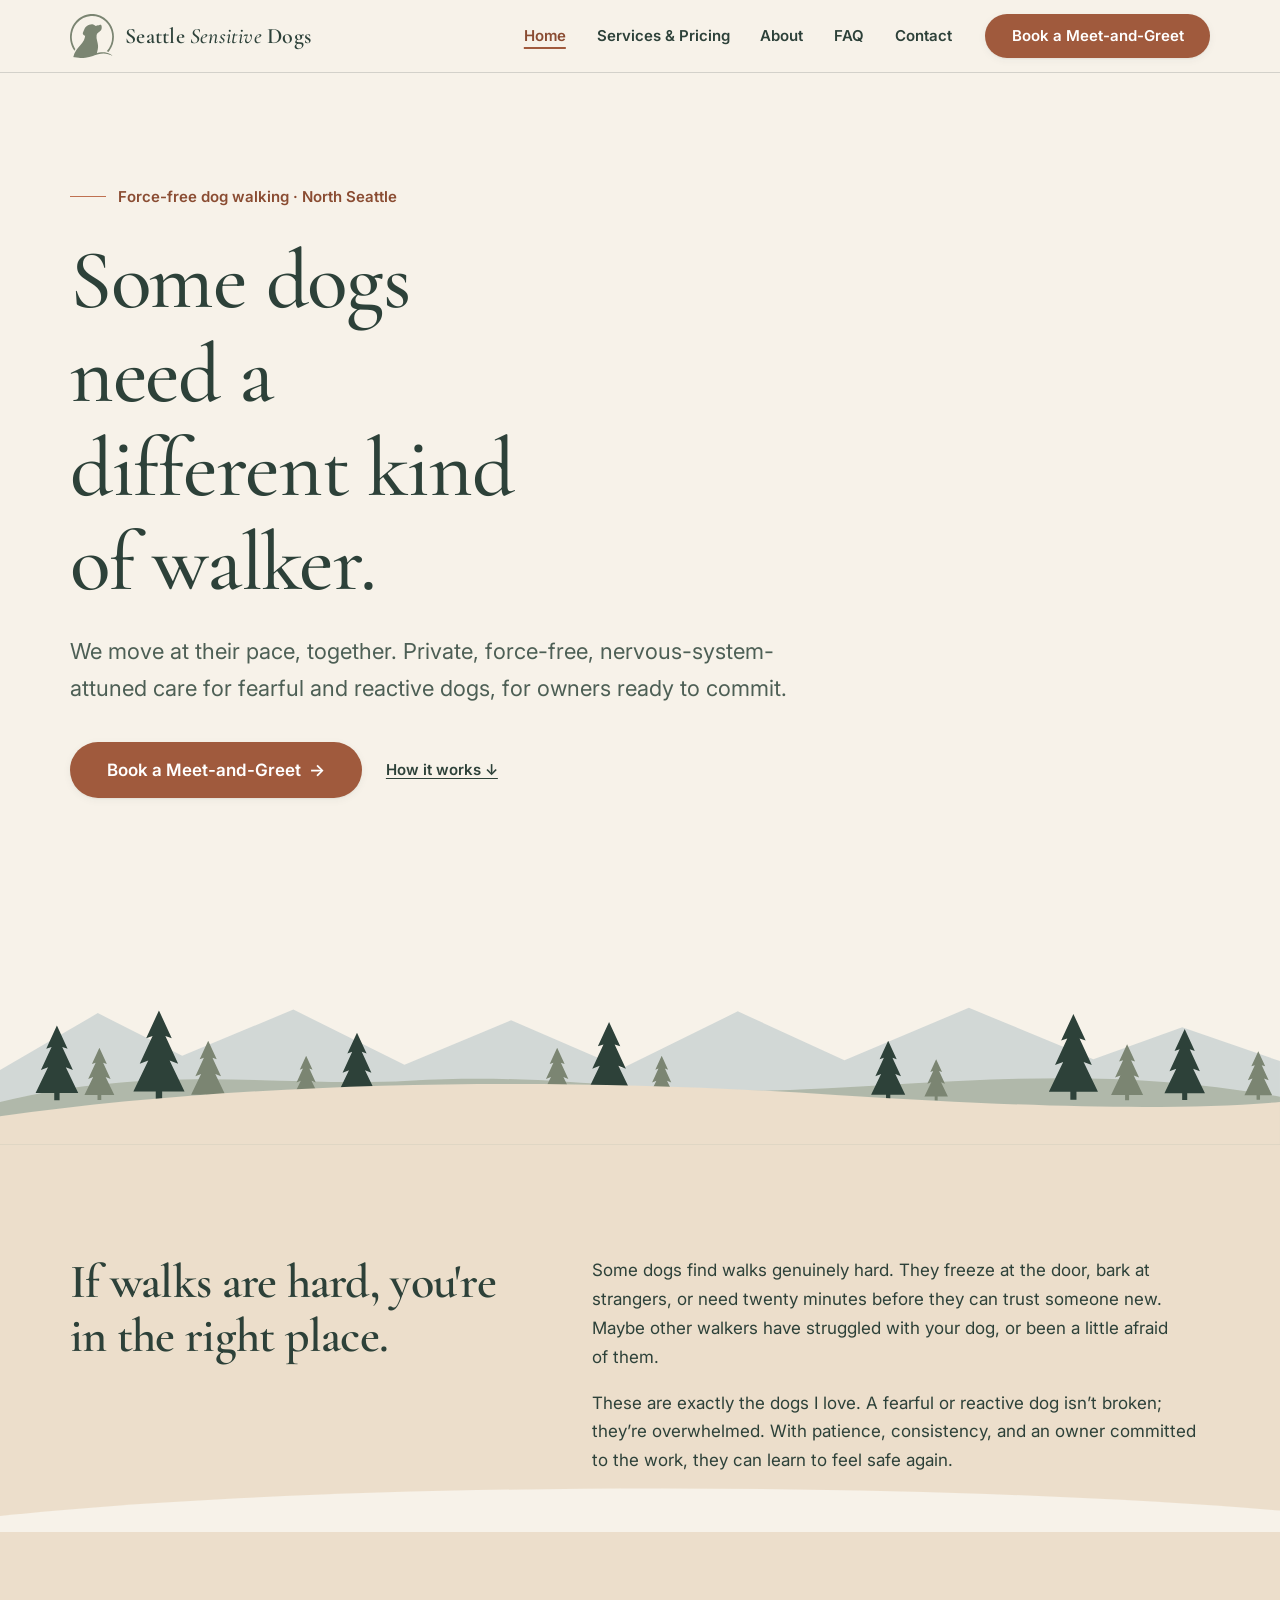
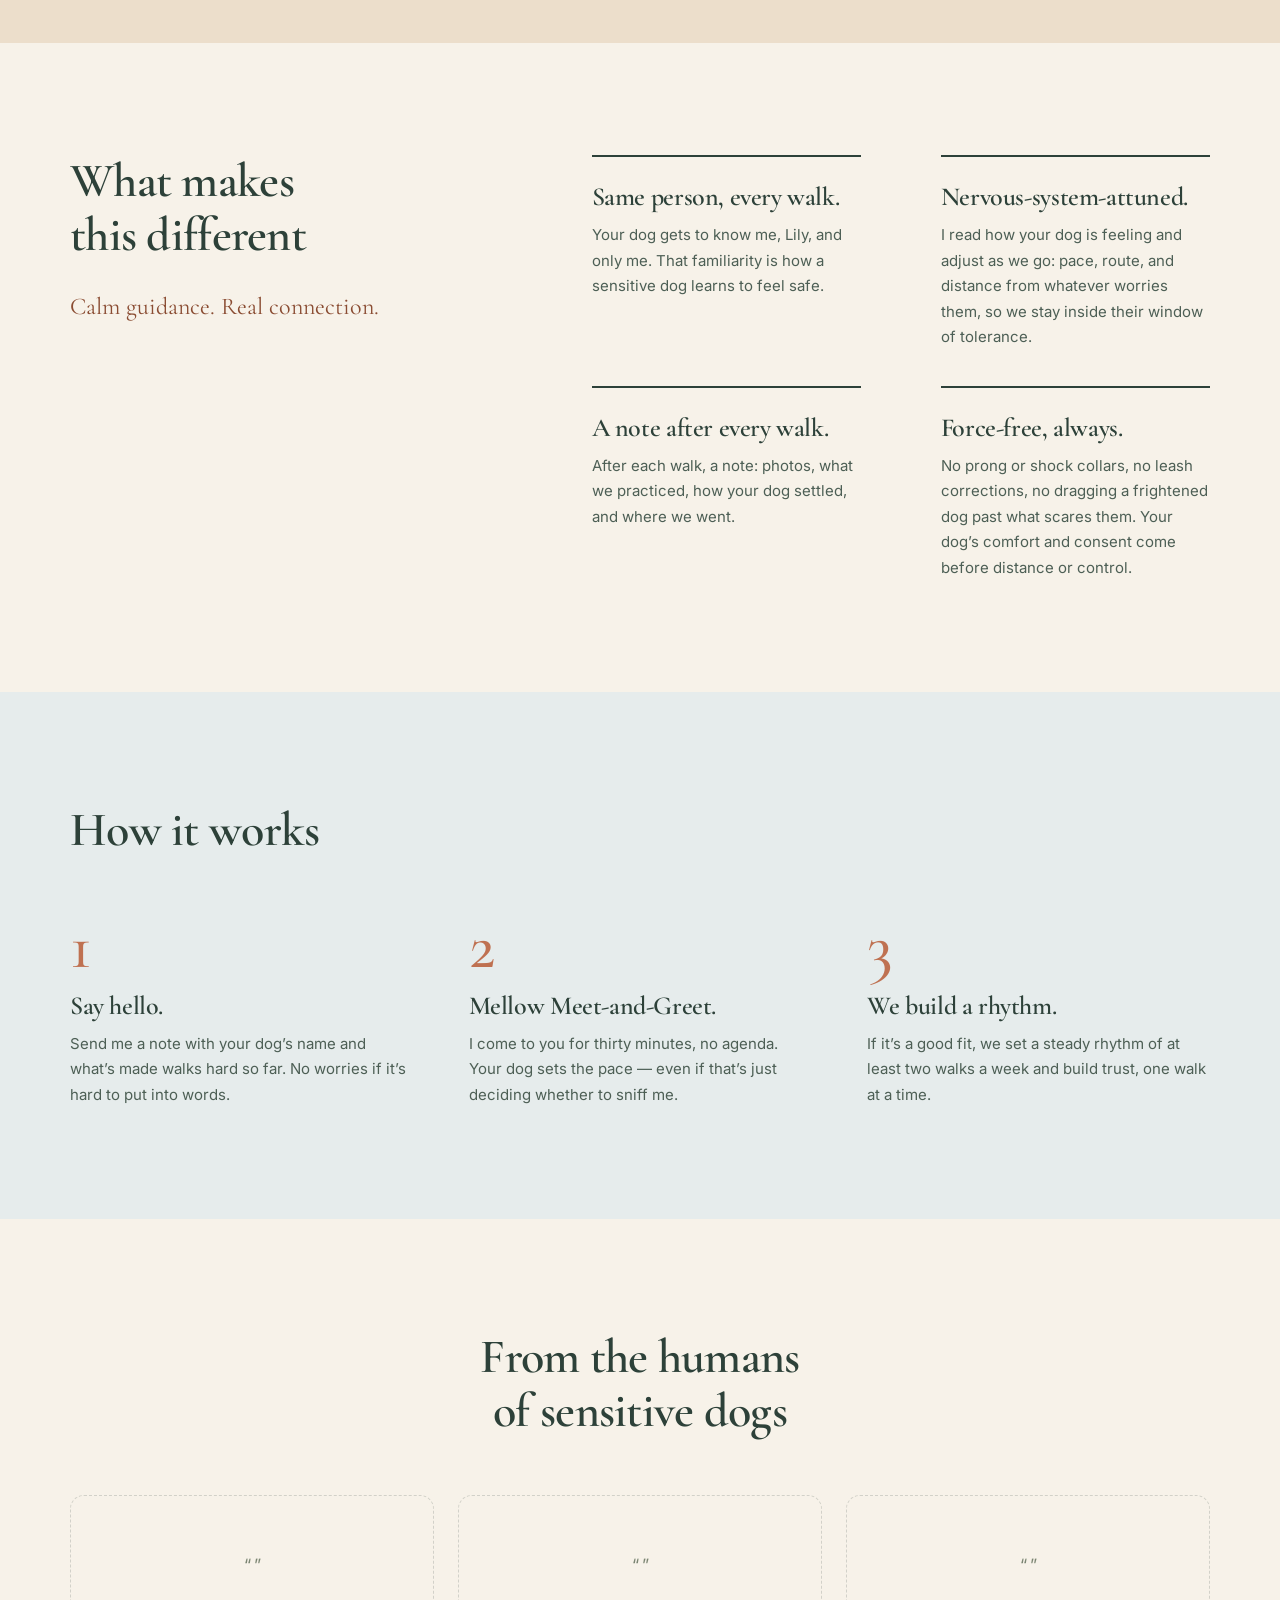
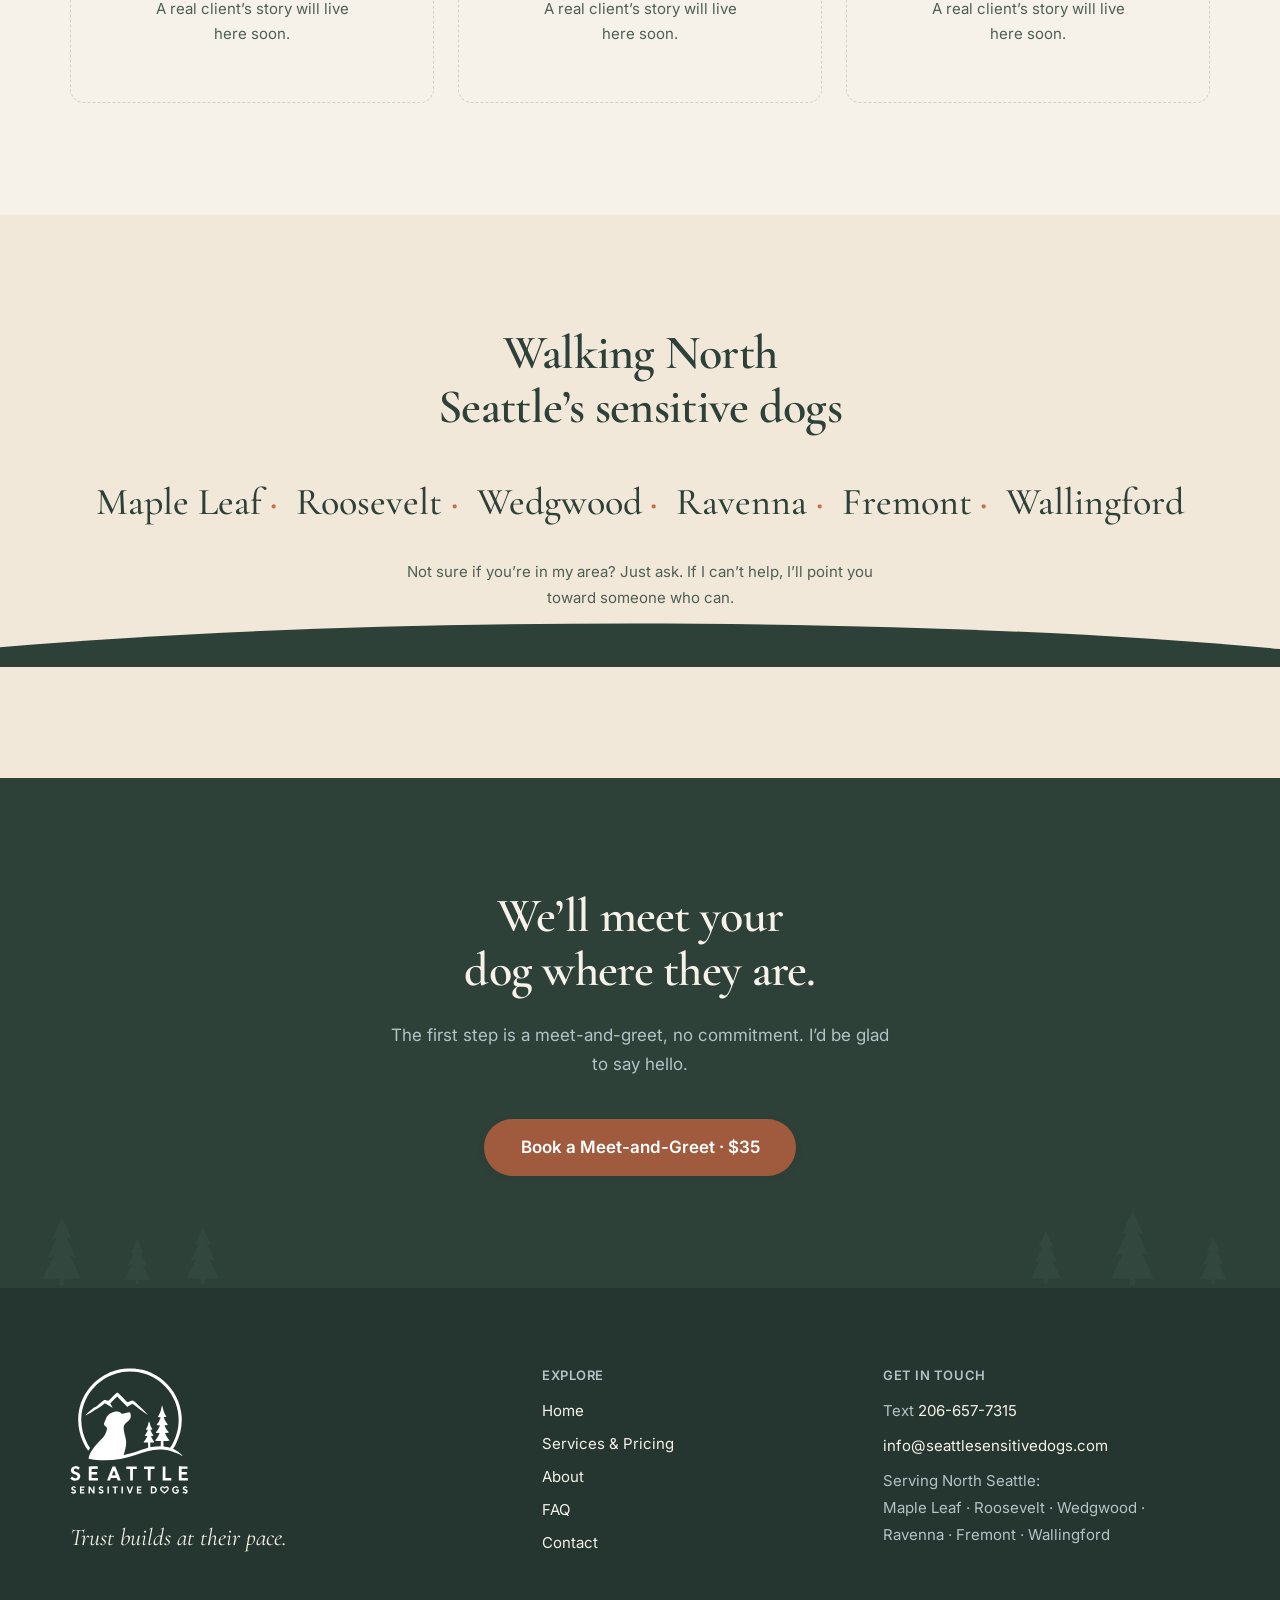
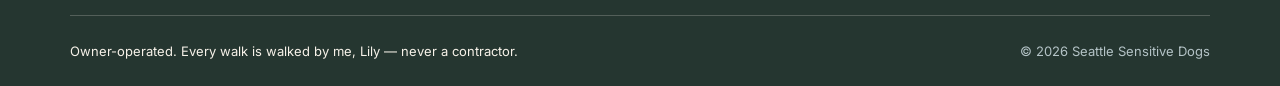
==== index.html @ 01823be3 "Tighten copy, add client-qualifying tone, new hero, de-italicize - New hero: 'Some dogs need a diffe" ====
<!DOCTYPE html>
<html lang="en">
<head>
  <meta charset="UTF-8">
  <meta name="viewport" content="width=device-width, initial-scale=1">
  <title>Dog Walker for Fearful &amp; Reactive Dogs | Seattle Sensitive Dogs</title>
  <meta name="description" content="Private, force-free walks for fearful, reactive, and sensitive dogs in North Seattle. Same trusted walker every time — trust builds at your dog's pace.">

  <!-- Favicons -->
  <link rel="icon" href="./favicon.ico" sizes="any">
  <link rel="icon" type="image/svg+xml" href="./images/favicon.svg">
  <link rel="icon" type="image/png" sizes="32x32" href="./images/favicon-32.png">

  <!-- Fonts: Cormorant Garamond (display) + Inter (body) -->
  <link rel="preconnect" href="https://fonts.googleapis.com">
  <link rel="preconnect" href="https://fonts.gstatic.com" crossorigin>
  <link rel="stylesheet" href="https://fonts.googleapis.com/css2?family=Cormorant+Garamond:wght@400;500;600;700&family=Inter:wght@400;600&display=swap">

  <link rel="stylesheet" href="./css/styles.css">

  <!-- SEO -->
  <link rel="canonical" href="https://seattlesensitivedogs.com/">
  <meta name="robots" content="index, follow">
  <meta name="author" content="Seattle Sensitive Dogs">
  <meta name="geo.region" content="US-WA">
  <meta name="geo.placename" content="Seattle">
  <meta property="og:type" content="website">
  <meta property="og:site_name" content="Seattle Sensitive Dogs">
  <meta property="og:title" content="Dog Walker for Fearful &amp; Reactive Dogs | Seattle Sensitive Dogs">
  <meta property="og:description" content="Private, force-free walks for fearful, reactive, and sensitive dogs in North Seattle. Same trusted walker every time — trust builds at your dog's pace.">
  <meta property="og:url" content="https://seattlesensitivedogs.com/">
  <meta property="og:image" content="https://seattlesensitivedogs.com/images/og-thumbnail-512.png">
  <meta property="og:locale" content="en_US">
  <meta name="twitter:card" content="summary_large_image">
  <meta name="twitter:title" content="Dog Walker for Fearful &amp; Reactive Dogs | Seattle Sensitive Dogs">
  <meta name="twitter:description" content="Private, force-free walks for fearful, reactive, and sensitive dogs in North Seattle. Trust builds at your dog's pace.">
  <meta name="twitter:image" content="https://seattlesensitivedogs.com/images/og-thumbnail-512.png">
  <script type="application/ld+json">
  {
    "@context": "https://schema.org",
    "@type": "LocalBusiness",
    "@id": "https://seattlesensitivedogs.com/#business",
    "name": "Seattle Sensitive Dogs",
    "description": "Private, force-free dog walking for fearful, reactive, and sensitive dogs in North Seattle. Owner-operated — the same trusted walker every time.",
    "url": "https://seattlesensitivedogs.com/",
    "telephone": "+1-206-657-7315",
    "email": "info@seattlesensitivedogs.com",
    "image": "https://seattlesensitivedogs.com/images/og-thumbnail-512.png",
    "logo": "https://seattlesensitivedogs.com/images/logo-primary.svg",
    "slogan": "Trust builds at their pace.",
    "priceRange": "$$",
    "founder": { "@type": "Person", "name": "Lily" },
    "address": {
      "@type": "PostalAddress",
      "addressLocality": "Seattle",
      "addressRegion": "WA",
      "postalCode": "98115",
      "addressCountry": "US"
    },
    "areaServed": [
      { "@type": "Place", "name": "Maple Leaf, Seattle, WA" },
      { "@type": "Place", "name": "Roosevelt, Seattle, WA" },
      { "@type": "Place", "name": "Wedgwood, Seattle, WA" },
      { "@type": "Place", "name": "Ravenna, Seattle, WA" },
      { "@type": "Place", "name": "Fremont, Seattle, WA" },
      { "@type": "Place", "name": "Wallingford, Seattle, WA" }
    ],
    "knowsAbout": [
      "Force-free dog walking",
      "Reactive dogs",
      "Fearful and anxious dogs",
      "Canine body language",
      "Nervous system regulation",
      "Loose-leash walking"
    ],
    "makesOffer": {
      "@type": "Offer",
      "name": "Mellow Meet-and-Greet",
      "description": "A 30-minute, in-home, no-commitment first meeting where your dog sets the pace.",
      "price": "35.00",
      "priceCurrency": "USD"
    }
  }
  </script>
  <!-- /SEO -->
</head>
<body>

  <a class="skip-link" href="#main">Skip to main content</a>

  <!-- ================================================================
       SITE HEADER — shared shell. Copy this whole <header> verbatim
       into every page. The ONLY per-page change: move class "is-active"
       and aria-current="page" to the link for the current page.
       BOOKING_URL: currently contact page; swap all .js-booking-cta
       hrefs when Stripe link exists.
  ================================================================= -->
  <header class="site-header">
    <div class="container site-header__inner">
      <a class="brand" href="./index.html" aria-label="Seattle Sensitive Dogs — home">
        <img class="brand__mark" src="./images/logo-mark.svg" alt="" width="44" height="43">
        <span class="brand__name">Seattle <em>Sensitive</em> Dogs</span>
      </a>

      <button class="nav-toggle" aria-expanded="false" aria-controls="site-nav">
        <span class="visually-hidden">Menu</span>
        <span class="nav-toggle__bar" aria-hidden="true"></span>
        <span class="nav-toggle__bar" aria-hidden="true"></span>
      </button>

      <nav class="site-nav" id="site-nav" aria-label="Primary">
        <ul class="site-nav__list">
          <li><a href="./index.html" class="is-active" aria-current="page">Home</a></li>
          <li><a href="./services.html">Services &amp; Pricing</a></li>
          <li><a href="./about.html">About</a></li>
          <li><a href="./faq.html">FAQ</a></li>
          <li><a href="./contact.html">Contact</a></li>
        </ul>
        <a class="btn btn-primary site-nav__cta js-booking-cta" href="./contact.html">Book a Meet-and-Greet</a>
      </nav>
    </div>
  </header>

  <main id="main">

    <!-- ============================================================
         HERO — type-led, no photo yet.
         PHOTO-SLOT: when a photo of Lily + dog exists (images/dogs/),
         it can replace or sit beside the illustrated horizon below.
    ============================================================= -->
    <section class="hero">
      <div class="container">
        <p class="hero__eyebrow">Force-free dog walking&nbsp;· North Seattle</p>
        <h1>Some dogs need a different kind of walker.</h1>
        <p class="hero__sub lede">We move at their pace, together. Private, force-free, nervous-system-attuned care for fearful and reactive dogs, for owners ready to commit.</p>
        <div class="hero__actions">
          <a class="btn btn-primary btn--lg js-booking-cta" href="./contact.html">Book a Meet-and-Greet <span class="arrow" aria-hidden="true">&rarr;</span></a>
          <a class="hero__secondary" href="#how-it-works">How it works&nbsp;&darr;</a>
        </div>
      </div>

      <!-- Illustrated PNW horizon: mist-blue mountains, sage ridge,
           evergreens, and a cream foreground hill that flows into the
           next section (echoes the hill curve in the logo mark). -->
      <svg class="hero__scene" viewBox="0 0 1440 300" aria-hidden="true" focusable="false">
        <defs>
          <g id="fir">
            <path d="M24 0 L36 26 L30 24 L42 50 L34 47 L48 76 L27 76 L27 84 L21 84 L21 76 L0 76 L14 47 L6 50 L18 24 L12 26 Z"/>
          </g>
        </defs>
        <!-- Far mountains (mist blue) -->
        <path fill="#b4c3c6" opacity="0.55" d="M0 216 L110 152 L205 200 L330 148 L455 210 L575 160 L700 214 L830 150 L950 205 L1090 146 L1230 204 L1330 168 L1440 206 L1440 300 L0 300 Z"/>
        <!-- Mid ridge (soft sage) -->
        <path fill="#a3ab97" opacity="0.7" d="M0 252 C180 208 320 236 460 228 C640 218 720 246 900 238 C1080 230 1240 210 1440 246 L1440 300 L0 300 Z"/>
        <!-- Evergreens -->
        <g fill="#2d4139">
          <use href="#fir" transform="translate(40,166)"/>
          <use href="#fir" transform="translate(150,149) scale(1.2)"/>
          <use href="#fir" transform="translate(380,174) scale(0.9)"/>
          <use href="#fir" transform="translate(660,162) scale(1.05)"/>
          <use href="#fir" transform="translate(980,183) scale(0.8)"/>
          <use href="#fir" transform="translate(1180,153) scale(1.15)"/>
          <use href="#fir" transform="translate(1310,170) scale(0.95)"/>
        </g>
        <g fill="#7b8572">
          <use href="#fir" transform="translate(95,191) scale(0.7)"/>
          <use href="#fir" transform="translate(215,183) scale(0.8)"/>
          <use href="#fir" transform="translate(330,200) scale(0.6)"/>
          <use href="#fir" transform="translate(610,191) scale(0.7)"/>
          <use href="#fir" transform="translate(730,200) scale(0.6)"/>
          <use href="#fir" transform="translate(1040,204) scale(0.55)"/>
          <use href="#fir" transform="translate(1250,187) scale(0.75)"/>
          <use href="#fir" transform="translate(1400,195) scale(0.65)"/>
        </g>
        <!-- Foreground hill: filled with the next section's cream -->
        <path style="fill: var(--cream)" d="M0 300 L0 268 C300 226 640 224 940 244 C1160 258 1320 262 1440 252 L1440 300 Z"/>
      </svg>
    </section>

    <!-- ============================================================
         EMPATHY — "If walks are hard, you're in the right place"
    ============================================================= -->
    <section class="section section--divided surface-cream">
      <div class="container split">
        <div class="split__rail">
          <h2>If walks are hard, you're in the right place.</h2>
        </div>
        <div class="prose reveal">
          <p>Some dogs find walks genuinely hard. They freeze at the door, bark at strangers, or need twenty minutes before they can trust someone new. Maybe other walkers have struggled with your dog, or been a little afraid of them.</p>
          <p>These are exactly the dogs I love. A fearful or reactive dog isn&rsquo;t broken; they&rsquo;re overwhelmed. With patience, consistency, and an owner committed to the work, they can learn to feel safe again.</p>
        </div>
      </div>
      <!-- Curve into the next (off-white) section -->
      <svg class="hill-divider" viewBox="0 0 1440 64" preserveAspectRatio="none" aria-hidden="true" focusable="false">
        <path style="fill: var(--bg)" d="M0 64 L0 46 C360 8 1000 4 1440 40 L1440 64 Z"/>
      </svg>
    </section>

    <!-- ============================================================
         WHAT MAKES THIS DIFFERENT — editorial ruled list, not cards
    ============================================================= -->
    <section class="section">
      <div class="container split">
        <div class="split__rail">
          <h2>What makes this different</h2>
          <p class="flourish" style="margin-top: var(--space-m)">Calm guidance. Real connection.</p>
        </div>
        <div class="feature-list">
          <article class="feature reveal">
            <h3>Same person, every walk.</h3>
            <p>Your dog gets to know me, Lily, and only me. That familiarity is how a sensitive dog learns to feel safe.</p>
          </article>
          <article class="feature reveal">
            <h3>Nervous-system-attuned.</h3>
            <p>I read how your dog is feeling and adjust as we go: pace, route, and distance from whatever worries them, so we stay inside their window of tolerance.</p>
          </article>
          <article class="feature reveal">
            <h3>A note after every walk.</h3>
            <p>After each walk, a note: photos, what we practiced, how your dog settled, and where we went.</p>
          </article>
          <article class="feature reveal">
            <h3>Force-free, always.</h3>
            <p>No prong or shock collars, no leash corrections, no dragging a frightened dog past what scares them. Your dog&rsquo;s comfort and consent come before distance or control.</p>
          </article>
        </div>
      </div>
    </section>

    <!-- ============================================================
         HOW IT WORKS — a true 3-step sequence
    ============================================================= -->
    <section class="section surface-mist" id="how-it-works">
      <div class="container">
        <div class="section-heading">
          <h2>How it works</h2>
        </div>
        <ol class="steps" role="list" style="list-style: none; padding: 0;">
          <li class="step reveal">
            <h3>Say hello.</h3>
            <p>Send me a note with your dog&rsquo;s name and what&rsquo;s made walks hard so far. No worries if it&rsquo;s hard to put into words.</p>
          </li>
          <li class="step reveal">
            <h3>Mellow Meet-and-Greet.</h3>
            <p>I come to you for thirty minutes, no agenda. Your dog sets the pace &mdash; even if that&rsquo;s just deciding whether to sniff me.</p>
          </li>
          <li class="step reveal">
            <h3>We build a rhythm.</h3>
            <p>If it&rsquo;s a good fit, we set a steady rhythm of at least two walks a week and build trust, one walk at a time.</p>
          </li>
        </ol>
      </div>
    </section>

    <!-- ============================================================
         TESTIMONIALS — honest placeholders until real quotes exist
    ============================================================= -->
    <section class="section">
      <div class="container">
        <div class="section-heading section-heading--center">
          <h2>From the humans of sensitive dogs</h2>
        </div>
        <div class="testimonial-grid">
          <!-- PLACEHOLDER: replace with real client quote + first name + dog's name. Do not launch with fake quotes. -->
          <figure class="testimonial-card testimonial-card--placeholder reveal">
            <div class="placeholder-mark" aria-hidden="true">&ldquo;&thinsp;&rdquo;</div>
            <p>A real client&rsquo;s story will live here soon.</p>
          </figure>
          <!-- PLACEHOLDER: replace with real client quote + first name + dog's name. Do not launch with fake quotes. -->
          <figure class="testimonial-card testimonial-card--placeholder reveal">
            <div class="placeholder-mark" aria-hidden="true">&ldquo;&thinsp;&rdquo;</div>
            <p>A real client&rsquo;s story will live here soon.</p>
          </figure>
          <!-- PLACEHOLDER: replace with real client quote + first name + dog's name. Do not launch with fake quotes. -->
          <figure class="testimonial-card testimonial-card--placeholder reveal">
            <div class="placeholder-mark" aria-hidden="true">&ldquo;&thinsp;&rdquo;</div>
            <p>A real client&rsquo;s story will live here soon.</p>
          </figure>
        </div>
      </div>
    </section>

    <!-- ============================================================
         SERVICE AREA
    ============================================================= -->
    <section class="section section--divided surface-soft">
      <div class="container area-strip">
        <h2>Walking North Seattle&rsquo;s sensitive dogs</h2>
        <ul class="area-strip__list">
          <li>Maple Leaf</li>
          <li>Roosevelt</li>
          <li>Wedgwood</li>
          <li>Ravenna</li>
          <li>Fremont</li>
          <li>Wallingford</li>
        </ul>
        <p class="area-strip__note">Not sure if you&rsquo;re in my area? Just ask. If I can&rsquo;t help, I&rsquo;ll point you toward someone who can.</p>
      </div>
      <!-- Curve into the forest CTA band -->
      <svg class="hill-divider" viewBox="0 0 1440 64" preserveAspectRatio="none" aria-hidden="true" focusable="false">
        <path style="fill: var(--forest)" d="M0 64 L0 42 C440 4 1060 8 1440 44 L1440 64 Z"/>
      </svg>
    </section>

    <!-- ============================================================
         BOTTOM CTA BAND
    ============================================================= -->
    <section class="cta-band">
      <div class="container cta-band__inner">
        <h2>We&rsquo;ll meet your dog where they are.</h2>
        <p>The first step is a meet-and-greet, no commitment. I&rsquo;d be glad to say hello.</p>
        <a class="btn btn-primary btn--lg js-booking-cta" href="./contact.html">Book a Meet-and-Greet &middot; $35</a>
      </div>
      <svg class="cta-band__trees" viewBox="0 0 1440 96" preserveAspectRatio="xMidYMax meet" aria-hidden="true" focusable="false">
        <defs>
          <g id="fir-dark">
            <path d="M24 0 L36 26 L30 24 L42 50 L34 47 L48 76 L27 76 L27 84 L21 84 L21 76 L0 76 L14 47 L6 50 L18 24 L12 26 Z"/>
          </g>
        </defs>
        <g fill="#3a5147">
          <use href="#fir-dark" transform="translate(48,18) scale(0.9)"/>
          <use href="#fir-dark" transform="translate(140,42) scale(0.6)"/>
          <use href="#fir-dark" transform="translate(210,29) scale(0.75)"/>
          <use href="#fir-dark" transform="translate(1160,33) scale(0.7)"/>
          <use href="#fir-dark" transform="translate(1250,10)"/>
          <use href="#fir-dark" transform="translate(1350,40) scale(0.62)"/>
        </g>
      </svg>
    </section>

  </main>

  <!-- ================================================================
       SITE FOOTER — shared shell. Copy this whole <footer> verbatim
       into every page (no per-page changes needed).
  ================================================================= -->
  <footer class="site-footer">
    <div class="container">
      <div class="site-footer__grid">
        <div class="site-footer__brand">
          <img src="./images/logo-white.svg" alt="Seattle Sensitive Dogs" width="136" height="145">
          <p class="site-footer__tagline">Trust builds at their pace.</p>
        </div>
        <nav class="site-footer__nav" aria-label="Footer">
          <h2>Explore</h2>
          <ul>
            <li><a href="./index.html">Home</a></li>
            <li><a href="./services.html">Services &amp; Pricing</a></li>
            <li><a href="./about.html">About</a></li>
            <li><a href="./faq.html">FAQ</a></li>
            <li><a href="./contact.html">Contact</a></li>
          </ul>
        </nav>
        <div class="site-footer__contact">
          <h2>Get in touch</h2>
          <p>Text <a href="tel:+12066577315">206-657-7315</a></p>
          <p><a href="mailto:info@seattlesensitivedogs.com">info@seattlesensitivedogs.com</a></p>
          <p class="site-footer__areas">Serving North Seattle:<br>Maple Leaf · Roosevelt · Wedgwood · Ravenna · Fremont · Wallingford</p>
        </div>
      </div>
      <div class="site-footer__legal">
        <p class="site-footer__honesty">Owner-operated. Every walk is walked by me, Lily &mdash; never a contractor.</p>
        <p>&copy; <span class="js-year">2026</span> Seattle Sensitive Dogs</p>
      </div>
    </div>
  </footer>

  <script src="./js/main.js"></script>
</body>
</html>
---- css/styles.css ----
/* ==========================================================================
   SEATTLE SENSITIVE DOGS — design system & component library
   --------------------------------------------------------------------------
   Premium Pacific-Northwest editorial. Calm, warm, spacious (Caregiver brand).
   Plain CSS, no build step. Mobile-first, WCAG AA, reduced-motion respected.

   CONTENTS
   0.  Design tokens (colors, type, space, radius, motion, z-index)
   1.  Reset & base
   2.  Typography & prose
   3.  Layout primitives (.container, .section, dividers, grids)
   4.  Buttons
   5.  Header & navigation (mobile toggle)
   6.  Hero (home) + page hero (interior pages)
   7.  Cards (generic, feature list, testimonial placeholders)
   8.  Steps (numbered sequence)
   9.  Pricing cards          — used by services.html
   10. Definition/check lists — used by services.html, about.html
   11. FAQ accordion          — used by faq.html (details/summary)
   12. Forms                  — used by contact.html (Formspree)
   13. Contact channels       — used by contact.html
   14. Notice / callout       — honesty & draft-review notes
   15. CTA band
   16. Service-area strip
   17. Footer
   18. 404 page
   19. Utilities & accessibility helpers
   ========================================================================== */


/* --------------------------------------------------------------------------
   0. DESIGN TOKENS
   --------------------------------------------------------------------------
   Contrast ratios were computed and verified:
   - --ink on --bg: 9.77 · --ink on --cream: 8.24 (body text everywhere)
   - --ink-soft on --bg: 6.11 · on --cream: 5.15 (secondary text)
   - --accent-text on --bg: 5.96 · on --cream: 5.02 (links, small accents)
   - white on --accent: 5.22 (primary buttons)
   - --on-dark on --forest: 9.77 · --on-dark-soft: 6.0 · --on-dark-accent: 4.85
   RULES:
   - --terracotta (#bf7151) is DISPLAY-ONLY: large decorative type >= 24px,
     ornaments, illustration fills. Never small text, never on cream body copy.
   - --sage is decorative/illustrative only (3.46:1) — never running text.
   -------------------------------------------------------------------------- */

:root {
  /* Brand palette */
  --forest:        #2d4139;  /* deep forest — ink & dark surfaces */
  --forest-deep:   #253630;  /* footer, deepest surface */
  --forest-mid:    #3a5147;  /* hover states on dark, illustration mid-tone */
  --sage:          #7b8572;  /* logo green — decorative only */
  --sage-soft:     #a3ab97;  /* lighter sage, illustration */
  --terracotta:    #bf7151;  /* accent — LARGE display/decorative only */
  --accent:        #a05a3d;  /* darkened terracotta — buttons, large accents */
  --accent-strong: #8a4c32;  /* darkest terracotta — small text links (AA) */
  --cream:         #ecdecb;  /* brand cream — section tints */
  --cream-soft:    #f2e8d9;  /* halfway tint */
  --bg:            #f7f2e9;  /* warm off-white — page base */
  --surface:       #fdfaf4;  /* raised card surface */
  --mist:          #b4c3c6;  /* mist blue — subtle secondary, illustration */
  --mist-tint:     #e6ecec;  /* mist wash for quiet bands */

  /* Semantic text */
  --ink:           var(--forest);
  --ink-soft:      #4d5f55;  /* secondary text */
  --on-dark:       var(--bg);      /* body text on forest surfaces */
  --on-dark-soft:  var(--mist);    /* secondary text on forest */
  --on-dark-accent:#d9a08a;        /* terracotta lightened for dark surfaces */

  /* Lines & focus */
  --hairline:      rgba(45, 65, 57, 0.18);
  --hairline-dark: rgba(247, 242, 233, 0.22);
  --focus-ring:    3px solid var(--accent);

  /* Type */
  --font-display: "Cormorant Garamond", "Iowan Old Style", Georgia, serif;
  --font-body: "Inter", -apple-system, BlinkMacSystemFont, "Segoe UI", sans-serif;

  /* Fluid modular scale (~1.28 ratio at desktop) */
  --text-xs:   0.8125rem;                             /* 13px labels          */
  --text-sm:   0.9375rem;                             /* 15px small body      */
  --text-base: 1.0625rem;                             /* 17px body            */
  --text-lg:   clamp(1.1875rem, 1.05rem + 0.5vw, 1.375rem);   /* ledes        */
  --text-h4:   clamp(1.25rem, 1.1rem + 0.6vw, 1.5rem);
  --text-h3:   clamp(1.5rem, 1.3rem + 0.9vw, 1.9375rem);
  --text-h2:   clamp(2rem, 1.55rem + 2vw, 3rem);
  --text-h1:   clamp(2.5rem, 1.9rem + 2.8vw, 3.75rem);        /* page heroes  */
  --text-display: clamp(2.75rem, 1.9rem + 4.2vw, 5.25rem);    /* home hero    */

  /* Space */
  --space-2xs: 0.375rem;
  --space-xs:  0.625rem;
  --space-s:   1rem;
  --space-m:   1.5rem;
  --space-l:   2.25rem;
  --space-xl:  3.5rem;
  --space-2xl: 5rem;
  --section-pad: clamp(4rem, 3rem + 5vw, 7rem);       /* vertical rhythm      */
  --section-pad-tight: clamp(2.75rem, 2.25rem + 2.5vw, 4.5rem);

  /* Shape — soft stationery corners, pill buttons */
  --radius-s: 8px;
  --radius-m: 14px;
  --radius-l: 22px;
  --radius-pill: 999px;

  /* Elevation — soft, warm, barely-there */
  --shadow-s: 0 1px 2px rgba(45, 65, 57, 0.06), 0 2px 8px rgba(45, 65, 57, 0.05);
  --shadow-m: 0 2px 4px rgba(45, 65, 57, 0.05), 0 12px 32px -8px rgba(45, 65, 57, 0.14);

  /* Motion */
  --ease-out: cubic-bezier(0.22, 1, 0.36, 1);          /* ease-out-quint      */
  --dur-fast: 180ms;
  --dur-med:  320ms;
  --dur-slow: 700ms;

  /* Z-index scale (semantic — never arbitrary values) */
  --z-nav-panel: 40;
  --z-header:    50;
  --z-skiplink:  60;
}


/* --------------------------------------------------------------------------
   1. RESET & BASE
   -------------------------------------------------------------------------- */

*, *::before, *::after { box-sizing: border-box; }

* { margin: 0; }

html {
  -webkit-text-size-adjust: 100%;
  scroll-behavior: smooth;
  scroll-padding-top: 6rem; /* anchor jumps clear the sticky header */
}

body {
  background-color: var(--bg);
  color: var(--ink);
  font-family: var(--font-body);
  font-size: var(--text-base);
  line-height: 1.7;
  -webkit-font-smoothing: antialiased;
  text-rendering: optimizeLegibility;
}

img, svg, picture { display: block; max-width: 100%; }

button, input, select, textarea { font: inherit; color: inherit; }

a { color: var(--accent-strong); text-decoration-thickness: 1px; text-underline-offset: 3px; }
a:hover { text-decoration-thickness: 2px; }

:focus-visible {
  outline: var(--focus-ring);
  outline-offset: 3px;
  border-radius: 2px;
}

::selection { background: var(--cream); color: var(--forest); }

@media (prefers-reduced-motion: reduce) {
  html { scroll-behavior: auto; }
  *, *::before, *::after {
    animation-duration: 0.01ms !important;
    animation-iteration-count: 1 !important;
    transition-duration: 0.01ms !important;
  }
}


/* --------------------------------------------------------------------------
   2. TYPOGRAPHY & PROSE
   -------------------------------------------------------------------------- */

h1, h2, h3 {
  font-family: var(--font-display);
  font-weight: 600;
  line-height: 1.12;
  letter-spacing: -0.015em;
  text-wrap: balance;
}

h1 { font-size: var(--text-h1); }
h2 { font-size: var(--text-h2); }
h3 { font-size: var(--text-h3); line-height: 1.2; }
h4 { font-size: var(--text-h4); font-family: var(--font-body); font-weight: 600; line-height: 1.35; }

/* Italic accent inside display headings — house style for one warm word */
h1 em, h2 em, .brand__name em { font-style: italic; font-weight: 500; }

p { text-wrap: pretty; }

.lede {
  font-size: var(--text-lg);
  line-height: 1.65;
  color: var(--ink-soft);
  max-width: 58ch;
}

/* Long-form prose (about page story, FAQ answers) */
.prose { max-width: 65ch; }
.prose p + p { margin-top: 1em; }
.prose h2, .prose h3 { margin-top: 1.75em; margin-bottom: 0.5em; }
.prose ul, .prose ol { padding-left: 1.25rem; }
.prose li + li { margin-top: 0.4em; }

/* Section heading group: heading + optional lede, consistent rhythm */
.section-heading { max-width: 46ch; margin-bottom: var(--space-xl); }
.section-heading > p { margin-top: var(--space-s); }
.section-heading--center { margin-inline: auto; text-align: center; }

/* Flourish line (display serif accent) — use sparingly */
.flourish {
  font-family: var(--font-display);
  font-size: var(--text-h4);
  color: var(--accent-strong);
}


/* --------------------------------------------------------------------------
   3. LAYOUT PRIMITIVES
   -------------------------------------------------------------------------- */

.container {
  width: min(100% - 2.5rem, 71.25rem); /* 1140px max, 20px gutters at 360px */
  margin-inline: auto;
}
.container--narrow { width: min(100% - 2.5rem, 50rem); }

.section { padding-block: var(--section-pad); }
.section--tight { padding-block: var(--section-pad-tight); }

/* Surface variants — apply to <section> */
.surface-cream  { background-color: var(--cream); }
.surface-soft   { background-color: var(--cream-soft); }
.surface-mist   { background-color: var(--mist-tint); }
.surface-forest {
  background-color: var(--forest);
  color: var(--on-dark);
}
.surface-forest h1, .surface-forest h2, .surface-forest h3 { color: var(--bg); }
.surface-forest a { color: var(--on-dark-accent); }
.surface-forest .lede { color: var(--on-dark-soft); }

/* Hill divider — the logo's gentle hill curve, echoed between sections.
   Place directly ABOVE the section it introduces; set the svg fill to that
   section's background. Aspect locked so the curve never distorts. */
.hill-divider { display: block; width: 100%; height: auto; margin-bottom: -1px; }
.hill-divider--flip { transform: scaleX(-1); }

/* Two-column editorial split (heading rail + content) */
.split { display: grid; gap: var(--space-l); }
@media (min-width: 48em) {
  .split { grid-template-columns: minmax(0, 5fr) minmax(0, 7fr); gap: var(--space-2xl); }
  .split > .split__rail { position: sticky; top: 7rem; align-self: start; }
}

/* Breakpoint-free responsive card grid */
.auto-grid {
  display: grid;
  grid-template-columns: repeat(auto-fit, minmax(min(280px, 100%), 1fr));
  gap: var(--space-m);
}


/* --------------------------------------------------------------------------
   4. BUTTONS
   --------------------------------------------------------------------------
   .btn            base (pill, Inter 600)
   .btn-primary    terracotta fill, white text — the one warm action
   .btn-outline    forest hairline, quiet secondary
   .btn-light      for dark (forest) surfaces: cream fill, forest text
   .btn-ghost-dark for dark surfaces: hairline outline, cream text
   .btn--lg        roomier padding for hero / CTA bands
   -------------------------------------------------------------------------- */

.btn {
  display: inline-flex;
  align-items: center;
  justify-content: center;
  gap: 0.5em;
  padding: 0.8em 1.7em;
  border: 1.5px solid transparent;
  border-radius: var(--radius-pill);
  font-family: var(--font-body);
  font-weight: 600;
  font-size: var(--text-sm);
  line-height: 1.2;
  text-decoration: none;
  cursor: pointer;
  transition: background-color var(--dur-fast) var(--ease-out),
              color var(--dur-fast) var(--ease-out),
              border-color var(--dur-fast) var(--ease-out),
              transform var(--dur-fast) var(--ease-out),
              box-shadow var(--dur-fast) var(--ease-out);
}
.btn:active { transform: translateY(1px); }

.btn--lg { padding: 1em 2.1em; font-size: var(--text-base); }

.btn-primary {
  background-color: var(--accent);
  color: #ffffff;
  box-shadow: var(--shadow-s);
}
.btn-primary:hover { background-color: var(--accent-strong); box-shadow: var(--shadow-m); }

.btn-outline {
  border-color: var(--forest);
  color: var(--forest);
  background: transparent;
}
.btn-outline:hover { background-color: var(--forest); color: var(--bg); }

.btn-light {
  background-color: var(--bg);
  color: var(--forest);
}
.btn-light:hover { background-color: var(--cream); }

.btn-ghost-dark {
  border-color: var(--hairline-dark);
  color: var(--on-dark);
  background: transparent;
}
.btn-ghost-dark:hover { border-color: var(--bg); background: rgba(247, 242, 233, 0.08); }

/* Arrow affordance inside buttons/links */
.btn .arrow { transition: transform var(--dur-fast) var(--ease-out); }
.btn:hover .arrow { transform: translateX(3px); }


/* --------------------------------------------------------------------------
   5. HEADER & NAVIGATION
   -------------------------------------------------------------------------- */

.skip-link {
  position: absolute;
  top: 0.75rem;
  left: 0.75rem;
  z-index: var(--z-skiplink);
  padding: 0.75em 1.25em;
  background: var(--forest);
  color: var(--bg);
  border-radius: var(--radius-pill);
  font-weight: 600;
  text-decoration: none;
  transform: translateY(-300%);
}
.skip-link:focus { transform: none; }

.site-header {
  position: sticky;
  top: 0;
  z-index: var(--z-header);
  background-color: rgba(247, 242, 233, 0.94);
  border-bottom: 1px solid var(--hairline);
}
@supports (backdrop-filter: blur(8px)) {
  .site-header { background-color: rgba(247, 242, 233, 0.82); backdrop-filter: blur(8px); }
}

.site-header__inner {
  display: flex;
  align-items: center;
  justify-content: space-between;
  gap: var(--space-m);
  min-height: 4.5rem;
  padding-block: 0.625rem;
}

.brand {
  display: inline-flex;
  align-items: center;
  gap: 0.7rem;
  text-decoration: none;
  color: var(--forest);
}
.brand__mark { width: 2.75rem; height: auto; flex: none; }
.brand__name {
  font-family: var(--font-display);
  font-size: 1.375rem;
  font-weight: 600;
  letter-spacing: 0.01em;
  line-height: 1.1;
  white-space: nowrap;
}

/* Nav — mobile-first: hidden panel under header, toggled by .nav-toggle */
.site-nav {
  position: absolute;
  top: 100%;
  left: 0;
  right: 0;
  z-index: var(--z-nav-panel);
  display: none;
  flex-direction: column;
  gap: var(--space-m);
  padding: var(--space-m) 1.25rem var(--space-l);
  background-color: var(--bg);
  border-bottom: 1px solid var(--hairline);
  box-shadow: var(--shadow-m);
}
.site-nav.is-open { display: flex; }

.site-nav__list {
  list-style: none;
  margin: 0;
  padding: 0;
  display: flex;
  flex-direction: column;
  gap: 0.25rem;
}
.site-nav__list a {
  display: block;
  padding: 0.6em 0.25em;
  font-weight: 600;
  font-size: var(--text-base);
  color: var(--forest);
  text-decoration: none;
  border-radius: var(--radius-s);
}
.site-nav__list a:hover { color: var(--accent-strong); }
.site-nav__list a.is-active {
  color: var(--accent-strong);
  box-shadow: inset 3px 0 0 var(--accent); /* mobile: quiet inset marker */
  padding-left: 0.75em;
}

.nav-toggle {
  display: inline-flex;
  flex-direction: column;
  justify-content: center;
  gap: 6px;
  width: 2.75rem;
  height: 2.75rem;
  padding: 0.625rem;
  background: transparent;
  border: 1px solid var(--hairline);
  border-radius: var(--radius-s);
  cursor: pointer;
}
.nav-toggle__bar {
  display: block;
  height: 2px;
  width: 100%;
  background-color: var(--forest);
  border-radius: 1px;
  transition: transform var(--dur-med) var(--ease-out), opacity var(--dur-fast) var(--ease-out);
}
.nav-toggle[aria-expanded="true"] .nav-toggle__bar:first-child { transform: translateY(4px) rotate(45deg); }
.nav-toggle[aria-expanded="true"] .nav-toggle__bar:last-child { transform: translateY(-4px) rotate(-45deg); }

@media (min-width: 56em) {
  .nav-toggle { display: none; }
  .site-nav {
    position: static;
    display: flex;
    flex-direction: row;
    align-items: center;
    gap: var(--space-m);
    padding: 0;
    background: transparent;
    border: 0;
    box-shadow: none;
  }
  .site-nav__list { flex-direction: row; gap: clamp(0.25rem, 1vw, 1rem); }
  .site-nav__list a {
    padding: 0.4em 0.6em;
    font-size: var(--text-sm);
  }
  .site-nav__list a.is-active {
    box-shadow: none;
    padding-left: 0.6em;
    text-decoration: underline;
    text-decoration-color: var(--accent);
    text-decoration-thickness: 2px;
    text-underline-offset: 6px;
  }
  .site-nav__cta { flex: none; }
}
@media (min-width: 56em) and (max-width: 66em) {
  .brand__name { display: none; } /* mark-only header at tablet widths */
}


/* --------------------------------------------------------------------------
   6. HERO — home (type-led) and .page-hero (interior pages)
   -------------------------------------------------------------------------- */

.hero {
  position: relative;
  padding-top: clamp(3.5rem, 2.5rem + 5vw, 7rem);
  overflow: clip;
}

.hero__eyebrow {
  display: inline-flex;
  align-items: center;
  gap: 0.75rem;
  font-size: var(--text-sm);
  font-weight: 600;
  color: var(--accent-strong);
  margin-bottom: var(--space-m);
}
.hero__eyebrow::before {
  content: "";
  width: 2.25rem;
  height: 1.5px;
  background-color: var(--terracotta);
}

.hero h1 {
  font-size: var(--text-display);
  font-weight: 500;
  max-width: 12ch;
  margin-bottom: var(--space-m);
}

.hero__sub { max-width: 52ch; margin-bottom: var(--space-l); }

.hero__actions {
  display: flex;
  flex-wrap: wrap;
  align-items: center;
  gap: var(--space-s) var(--space-m);
  margin-bottom: clamp(2.5rem, 2rem + 4vw, 5rem);
}
.hero__secondary {
  font-weight: 600;
  font-size: var(--text-sm);
  color: var(--forest);
}

/* Panoramic horizon illustration at the hero's foot; its foreground hill is
   filled with the NEXT section's background so the scene flows into it. */
.hero__scene { display: block; width: 100%; height: auto; margin-bottom: -1px; }

/* Interior page hero (services/about/faq/contact) */
.page-hero {
  background-color: var(--cream);
  padding-block: clamp(3.5rem, 2.75rem + 3.5vw, 6rem);
}
.page-hero h1 { max-width: 18ch; }
.page-hero .lede { margin-top: var(--space-m); }


/* --------------------------------------------------------------------------
   7. CARDS
   -------------------------------------------------------------------------- */

/* Generic raised card — use when a card is truly the right affordance */
.card {
  background-color: var(--surface);
  border: 1px solid var(--hairline);
  border-radius: var(--radius-m);
  padding: var(--space-l);
  box-shadow: var(--shadow-s);
}

/* Feature list — editorial, hairline-ruled entries (NOT boxed cards).
   Used on home "What makes this different"; reusable on services/about. */
.feature-list {
  display: grid;
  gap: var(--space-l) var(--space-2xl);
}
@media (min-width: 40em) {
  .feature-list { grid-template-columns: 1fr 1fr; }
}
.feature {
  border-top: 2px solid var(--forest);
  padding-top: var(--space-m);
}
.feature h3 {
  font-size: var(--text-h4);
  font-family: var(--font-display);
  font-weight: 600;
  font-size: clamp(1.375rem, 1.2rem + 0.7vw, 1.625rem);
  margin-bottom: var(--space-xs);
}
.feature p { color: var(--ink-soft); font-size: var(--text-sm); line-height: 1.7; max-width: 44ch; }

/* Testimonial cards — REAL quotes eventually; placeholder styling until then */
.testimonial-grid {
  display: grid;
  grid-template-columns: repeat(auto-fit, minmax(min(280px, 100%), 1fr));
  gap: var(--space-m);
}
.testimonial-card {
  background-color: var(--surface);
  border: 1px solid var(--hairline);
  border-radius: var(--radius-m);
  padding: var(--space-l);
  box-shadow: var(--shadow-s);
}
.testimonial-card blockquote {
  font-family: var(--font-display);
  font-size: var(--text-h4);
  font-style: italic;
  line-height: 1.4;
}
.testimonial-card figcaption {
  margin-top: var(--space-m);
  font-size: var(--text-sm);
  color: var(--ink-soft);
}
/* Placeholder variant — visibly honest, never fake */
.testimonial-card--placeholder {
  background-color: transparent;
  border: 1.5px dashed var(--hairline);
  box-shadow: none;
  display: grid;
  gap: var(--space-s);
  align-content: center;
  justify-items: center;
  text-align: center;
  min-height: 13rem;
}
.testimonial-card--placeholder .placeholder-mark { color: var(--sage); }
.testimonial-card--placeholder p {
  color: var(--ink-soft);
  font-size: var(--text-sm);
  max-width: 26ch;
}


/* --------------------------------------------------------------------------
   8. STEPS — a real ordered sequence (numbers are earned here)
   -------------------------------------------------------------------------- */

.steps {
  display: grid;
  gap: var(--space-l);
  counter-reset: step;
}
@media (min-width: 48em) {
  .steps { grid-template-columns: repeat(3, 1fr); gap: var(--space-xl); }
}
.step { counter-increment: step; }
.step::before {
  content: counter(step);
  display: block;
  font-family: var(--font-display);
  font-size: clamp(3rem, 2.5rem + 2vw, 4.25rem);
  font-weight: 500;
  line-height: 1;
  color: var(--terracotta); /* large decorative type — allowed use */
  margin-bottom: var(--space-xs);
}
.step h3 {
  font-size: clamp(1.375rem, 1.2rem + 0.7vw, 1.625rem);
  margin-bottom: var(--space-xs);
}
.step p { color: var(--ink-soft); font-size: var(--text-sm); line-height: 1.7; max-width: 40ch; }


/* --------------------------------------------------------------------------
   9. PRICING CARDS — services.html
   --------------------------------------------------------------------------
   <div class="pricing-grid">
     <article class="price-card [price-card--featured]">
       <h3>Steady</h3>
       <p class="price-card__meta">2 walks per week</p>
       <p class="price-card__amount">$45<span class="price-card__per"> / walk</span></p>
       <p class="price-card__note">$90 per week</p>
       <ul class="check-list">…</ul>
       <a class="btn btn-primary js-booking-cta" href="./contact.html">…</a>
     </article>
   </div>
   -------------------------------------------------------------------------- */

.pricing-grid {
  display: grid;
  grid-template-columns: repeat(auto-fit, minmax(min(300px, 100%), 1fr));
  gap: var(--space-m);
  align-items: stretch;
}
.price-card {
  display: flex;
  flex-direction: column;
  gap: var(--space-s);
  background-color: var(--surface);
  border: 1px solid var(--hairline);
  border-radius: var(--radius-l);
  padding: var(--space-l);
  box-shadow: var(--shadow-s);
}
.price-card h3 { font-size: var(--text-h3); }
.price-card__meta { color: var(--ink-soft); font-size: var(--text-sm); }
.price-card__amount {
  font-family: var(--font-display);
  font-size: clamp(2.5rem, 2rem + 1.6vw, 3.25rem);
  font-weight: 500;
  line-height: 1;
  color: var(--forest);
}
.price-card__per { font-family: var(--font-body); font-size: var(--text-sm); color: var(--ink-soft); font-weight: 400; }
.price-card__note { font-size: var(--text-sm); color: var(--ink-soft); }
.price-card .btn { margin-top: auto; align-self: flex-start; }

/* Featured tier — deep forest, warm accents */
.price-card--featured {
  background-color: var(--forest);
  border-color: var(--forest);
  color: var(--on-dark);
}
.price-card--featured h3,
.price-card--featured .price-card__amount { color: var(--bg); }
.price-card--featured .price-card__meta,
.price-card--featured .price-card__per,
.price-card--featured .price-card__note { color: var(--on-dark-soft); }
.price-card--featured .check-list li::before { color: var(--on-dark-accent); }

/* Small tag on a card ("Most dogs start here") */
.price-card__tag {
  align-self: flex-start;
  font-size: var(--text-xs);
  font-weight: 600;
  letter-spacing: 0.02em;
  color: var(--accent-strong);
  background-color: var(--cream);
  border-radius: var(--radius-pill);
  padding: 0.35em 1em;
}
.price-card--featured .price-card__tag { color: var(--forest); }


/* --------------------------------------------------------------------------
   10. CHECK / CROSS LISTS — inclusions and "What I don't do"
   -------------------------------------------------------------------------- */

.check-list, .cross-list {
  list-style: none;
  margin: 0;
  padding: 0;
  display: grid;
  gap: 0.6em;
}
.check-list li, .cross-list li {
  position: relative;
  padding-left: 1.75em;
  font-size: var(--text-sm);
  line-height: 1.6;
}
.check-list li::before, .cross-list li::before {
  position: absolute;
  left: 0;
  top: 0;
  font-weight: 600;
}
.check-list li::before { content: "✓"; color: var(--accent-strong); }
.cross-list li::before { content: "—"; color: var(--ink-soft); }
.surface-forest .check-list li::before { color: var(--on-dark-accent); }


/* --------------------------------------------------------------------------
   11. FAQ ACCORDION — faq.html
   --------------------------------------------------------------------------
   Progressive enhancement over native <details>/<summary>:
   <div class="faq-list">
     <details class="faq-item">
       <summary><h2 class="faq-item__q">Question?</h2><span class="faq-item__icon" aria-hidden="true"></span></summary>
       <div class="faq-item__a"><p>Answer…</p></div>
     </details>
   </div>
   Works with zero JS; js/main.js adds a gentle open/close animation.
   -------------------------------------------------------------------------- */

.faq-list { display: grid; gap: 0; border-top: 1px solid var(--hairline); }

.faq-item { border-bottom: 1px solid var(--hairline); }

.faq-item summary {
  display: flex;
  align-items: baseline;
  justify-content: space-between;
  gap: var(--space-m);
  padding: var(--space-m) 0.25rem;
  cursor: pointer;
  list-style: none;
}
.faq-item summary::-webkit-details-marker { display: none; }
.faq-item summary:hover .faq-item__q { color: var(--accent-strong); }

.faq-item__q {
  font-family: var(--font-display);
  font-size: var(--text-h4);
  font-weight: 600;
  line-height: 1.3;
  transition: color var(--dur-fast) var(--ease-out);
}

/* Plus-to-minus icon drawn in CSS */
.faq-item__icon {
  position: relative;
  flex: none;
  width: 1rem;
  height: 1rem;
  align-self: center;
}
.faq-item__icon::before, .faq-item__icon::after {
  content: "";
  position: absolute;
  inset: 0;
  margin: auto;
  background-color: var(--accent-strong);
  border-radius: 1px;
  transition: transform var(--dur-med) var(--ease-out);
}
.faq-item__icon::before { width: 100%; height: 2px; }
.faq-item__icon::after { width: 2px; height: 100%; }
.faq-item[open] .faq-item__icon::after { transform: rotate(90deg) scaleY(0); }

.faq-item__a {
  padding: 0 0.25rem var(--space-l);
  max-width: 62ch;
  color: var(--ink-soft);
}
.faq-item__a p + p { margin-top: 0.75em; }


/* --------------------------------------------------------------------------
   12. FORMS — contact.html (Formspree)
   --------------------------------------------------------------------------
   <form class="form js-contact-form" action="https://formspree.io/f/mwvgvnjo" method="POST">
     <div class="form__row form__row--2col"> <div class="form__field">…</div> … </div>
     <p class="form__status" role="status" aria-live="polite" hidden></p>
     <button class="btn btn-primary" type="submit">…</button>
   </form>
   js/main.js upgrades to AJAX submit; without JS it posts natively.
   -------------------------------------------------------------------------- */

.form { display: grid; gap: var(--space-m); max-width: 40rem; }

.form__row { display: grid; gap: var(--space-m); }
@media (min-width: 40em) {
  .form__row--2col { grid-template-columns: 1fr 1fr; }
}

.form__field { display: grid; gap: 0.4rem; }

.form__field label {
  font-weight: 600;
  font-size: var(--text-sm);
}
.form__field .field-hint { font-size: var(--text-xs); color: var(--ink-soft); }

.form__field input,
.form__field select,
.form__field textarea {
  width: 100%;
  padding: 0.75em 1em;
  background-color: var(--surface);
  border: 1.5px solid var(--hairline);
  border-radius: var(--radius-s);
  color: var(--ink);
  transition: border-color var(--dur-fast) var(--ease-out), box-shadow var(--dur-fast) var(--ease-out);
}
.form__field textarea { min-height: 9rem; resize: vertical; }
.form__field input::placeholder,
.form__field textarea::placeholder { color: var(--ink-soft); opacity: 1; }

.form__field input:focus-visible,
.form__field select:focus-visible,
.form__field textarea:focus-visible {
  outline: none;
  border-color: var(--accent);
  box-shadow: 0 0 0 3px rgba(160, 90, 61, 0.2);
}

.form__field select {
  appearance: none;
  background-image: url("data:image/svg+xml,%3Csvg xmlns='http://www.w3.org/2000/svg' width='12' height='8' viewBox='0 0 12 8'%3E%3Cpath d='M1 1l5 5 5-5' fill='none' stroke='%232d4139' stroke-width='2' stroke-linecap='round'/%3E%3C/svg%3E");
  background-repeat: no-repeat;
  background-position: right 1em center;
  padding-right: 2.75em;
}

.form__status {
  padding: 0.9em 1.2em;
  border-radius: var(--radius-s);
  font-size: var(--text-sm);
  font-weight: 600;
}
.form__status.is-success { background-color: #dfe8d9; color: #2c4222; }
.form__status.is-error { background-color: #f3ddd4; color: #7c3116; }

.form button[type="submit"] { justify-self: start; }
.form button[type="submit"][disabled] { opacity: 0.6; cursor: wait; }

/* Honeypot field — visually gone, present for bots */
.form .hp-field {
  position: absolute !important;
  width: 1px; height: 1px;
  overflow: hidden;
  clip-path: inset(50%);
  white-space: nowrap;
}


/* --------------------------------------------------------------------------
   13. CONTACT CHANNELS — contact.html
   -------------------------------------------------------------------------- */

.contact-channels { display: grid; gap: var(--space-m); }
.contact-channel {
  border-top: 2px solid var(--forest);
  padding-top: var(--space-s);
}
.contact-channel__label { font-size: var(--text-sm); font-weight: 600; color: var(--ink-soft); }
.contact-channel__value {
  font-family: var(--font-display);
  font-size: var(--text-h3);
  font-weight: 600;
  line-height: 1.25;
  overflow-wrap: anywhere; /* long email never overflows at 360px */
}
.contact-channel__value a { color: var(--forest); text-decoration: none; }
.contact-channel__value a:hover { color: var(--accent-strong); }
.contact-channel__hint { font-size: var(--text-sm); color: var(--ink-soft); }


/* --------------------------------------------------------------------------
   14. NOTICE / CALLOUT — honesty notes, policies-in-progress
   -------------------------------------------------------------------------- */

.notice {
  background-color: var(--cream-soft);
  border: 1px solid var(--hairline);
  border-radius: var(--radius-m);
  padding: var(--space-m) var(--space-l);
  font-size: var(--text-sm);
  color: var(--ink);
  max-width: 62ch;
}
.notice strong { color: var(--forest); }


/* --------------------------------------------------------------------------
   15. CTA BAND — deep forest, one warm action
   -------------------------------------------------------------------------- */

.cta-band {
  position: relative;
  background-color: var(--forest);
  color: var(--on-dark);
  overflow: clip;
}
.cta-band__inner {
  position: relative;
  z-index: 1;
  padding-block: var(--section-pad);
  display: grid;
  gap: var(--space-m);
  justify-items: center;
  text-align: center;
}
.cta-band h2 {
  color: var(--bg);
  font-size: var(--text-h2);
  max-width: 22ch;
}
.cta-band p { color: var(--on-dark-soft); max-width: 46ch; }
.cta-band .btn { margin-top: var(--space-s); }

/* Faint evergreen ridge along the band's foot */
.cta-band__trees {
  position: absolute;
  inset: auto 0 0 0;
  width: 100%;
  height: auto;
  opacity: 0.45;
  pointer-events: none;
}


/* --------------------------------------------------------------------------
   16. SERVICE-AREA STRIP — neighborhood names as quiet display type
   -------------------------------------------------------------------------- */

.area-strip { text-align: center; }
.area-strip h2 { max-width: 24ch; margin-inline: auto; }
.area-strip__list {
  list-style: none;
  margin: var(--space-l) 0 var(--space-m);
  padding: 0;
  display: flex;
  flex-wrap: wrap;
  justify-content: center;
  align-items: baseline;
  column-gap: 0.5em;
  row-gap: 0.25em;
}
.area-strip__list li {
  font-family: var(--font-display);
  font-size: clamp(1.5rem, 1.2rem + 1.6vw, 2.375rem);
  font-weight: 500;
  color: var(--forest);
}
.area-strip__list li + li::before {
  content: "·";
  color: var(--terracotta); /* large decorative glyph */
  margin-right: 0.5em;
  font-weight: 600;
}
.area-strip__note { color: var(--ink-soft); font-size: var(--text-sm); max-width: 52ch; margin-inline: auto; }


/* --------------------------------------------------------------------------
   17. FOOTER
   -------------------------------------------------------------------------- */

.site-footer {
  background-color: var(--forest-deep);
  color: var(--on-dark-soft);
  font-size: var(--text-sm);
}
.site-footer a { color: var(--on-dark); text-decoration: none; }
.site-footer a:hover { color: var(--on-dark-accent); text-decoration: underline; text-underline-offset: 3px; }

.site-footer__grid {
  display: grid;
  gap: var(--space-xl);
  padding-block: var(--space-2xl) var(--space-xl);
}
@media (min-width: 48em) {
  .site-footer__grid { grid-template-columns: 1.2fr 0.8fr 1fr; gap: var(--space-2xl); }
}

.site-footer__brand img { width: clamp(6rem, 5rem + 3vw, 8.5rem); height: auto; }
.site-footer__tagline {
  font-family: var(--font-display);
  font-style: italic;
  font-size: var(--text-h4);
  color: var(--bg);
  margin-top: var(--space-m);
}

.site-footer h2 {
  font-family: var(--font-body);
  font-size: var(--text-xs);
  font-weight: 600;
  letter-spacing: 0.04em;
  text-transform: uppercase;
  color: var(--on-dark-soft);
  margin-bottom: var(--space-s);
}

.site-footer__nav ul { list-style: none; margin: 0; padding: 0; display: grid; gap: 0.5em; }

.site-footer__contact p + p { margin-top: 0.6em; }
.site-footer__areas { margin-top: var(--space-m); line-height: 1.8; }

.site-footer__legal {
  border-top: 1px solid var(--hairline-dark);
  padding-block: var(--space-m);
  display: flex;
  flex-wrap: wrap;
  gap: 0.5em var(--space-l);
  justify-content: space-between;
  font-size: var(--text-xs);
}
.site-footer__honesty { color: var(--on-dark); }


/* --------------------------------------------------------------------------
   18. 404 PAGE
   --------------------------------------------------------------------------
   <main class="error-page"><div class="container error-page__inner">
     <p class="error-page__code">404</p><h1>…</h1><p>…</p><a class="btn btn-primary">…</a>
   </div></main>
   -------------------------------------------------------------------------- */

.error-page { display: grid; min-height: 60vh; align-items: center; }
.error-page__inner {
  text-align: center;
  display: grid;
  gap: var(--space-m);
  justify-items: center;
  padding-block: var(--section-pad);
}
.error-page__code {
  font-family: var(--font-display);
  font-size: clamp(4rem, 3rem + 5vw, 7rem);
  font-weight: 500;
  line-height: 1;
  color: var(--terracotta); /* large decorative */
}
.error-page p { color: var(--ink-soft); max-width: 40ch; }


/* --------------------------------------------------------------------------
   19. UTILITIES & ACCESSIBILITY
   -------------------------------------------------------------------------- */

.visually-hidden {
  position: absolute !important;
  width: 1px; height: 1px;
  padding: 0; margin: -1px;
  overflow: hidden;
  clip-path: inset(50%);
  white-space: nowrap;
  border: 0;
}

.text-center { text-align: center; }
.max-prose { max-width: 65ch; }

/* Scroll reveal — progressive enhancement only.
   Content is FULLY VISIBLE by default. js/main.js adds .js-reveal to <html>
   only when IntersectionObserver exists AND motion is allowed; only then do
   elements start translated/faded, and .is-visible plays them in. */
.js-reveal .reveal {
  opacity: 0;
  transform: translateY(18px);
  transition: opacity var(--dur-slow) var(--ease-out), transform var(--dur-slow) var(--ease-out);
}
.js-reveal .reveal.is-visible { opacity: 1; transform: none; }
@media (prefers-reduced-motion: reduce) {
  .js-reveal .reveal { opacity: 1; transform: none; }
}
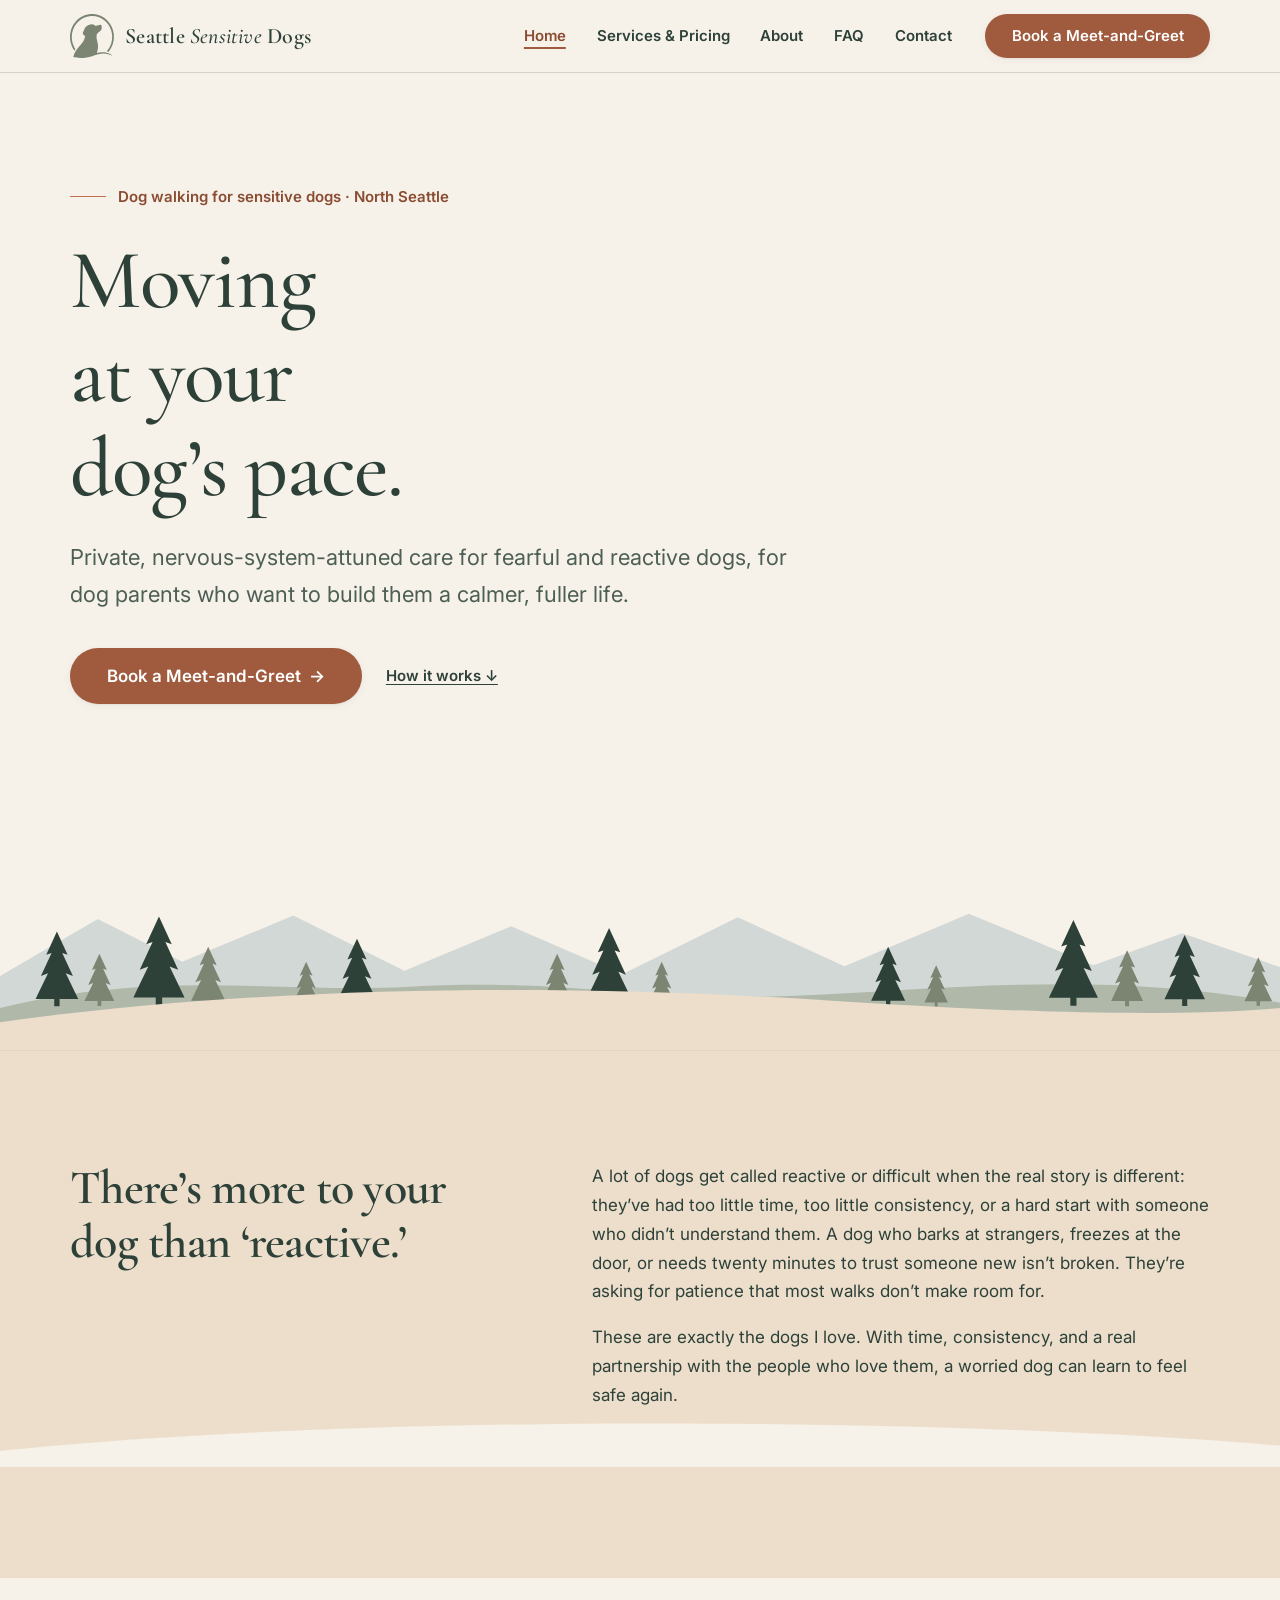
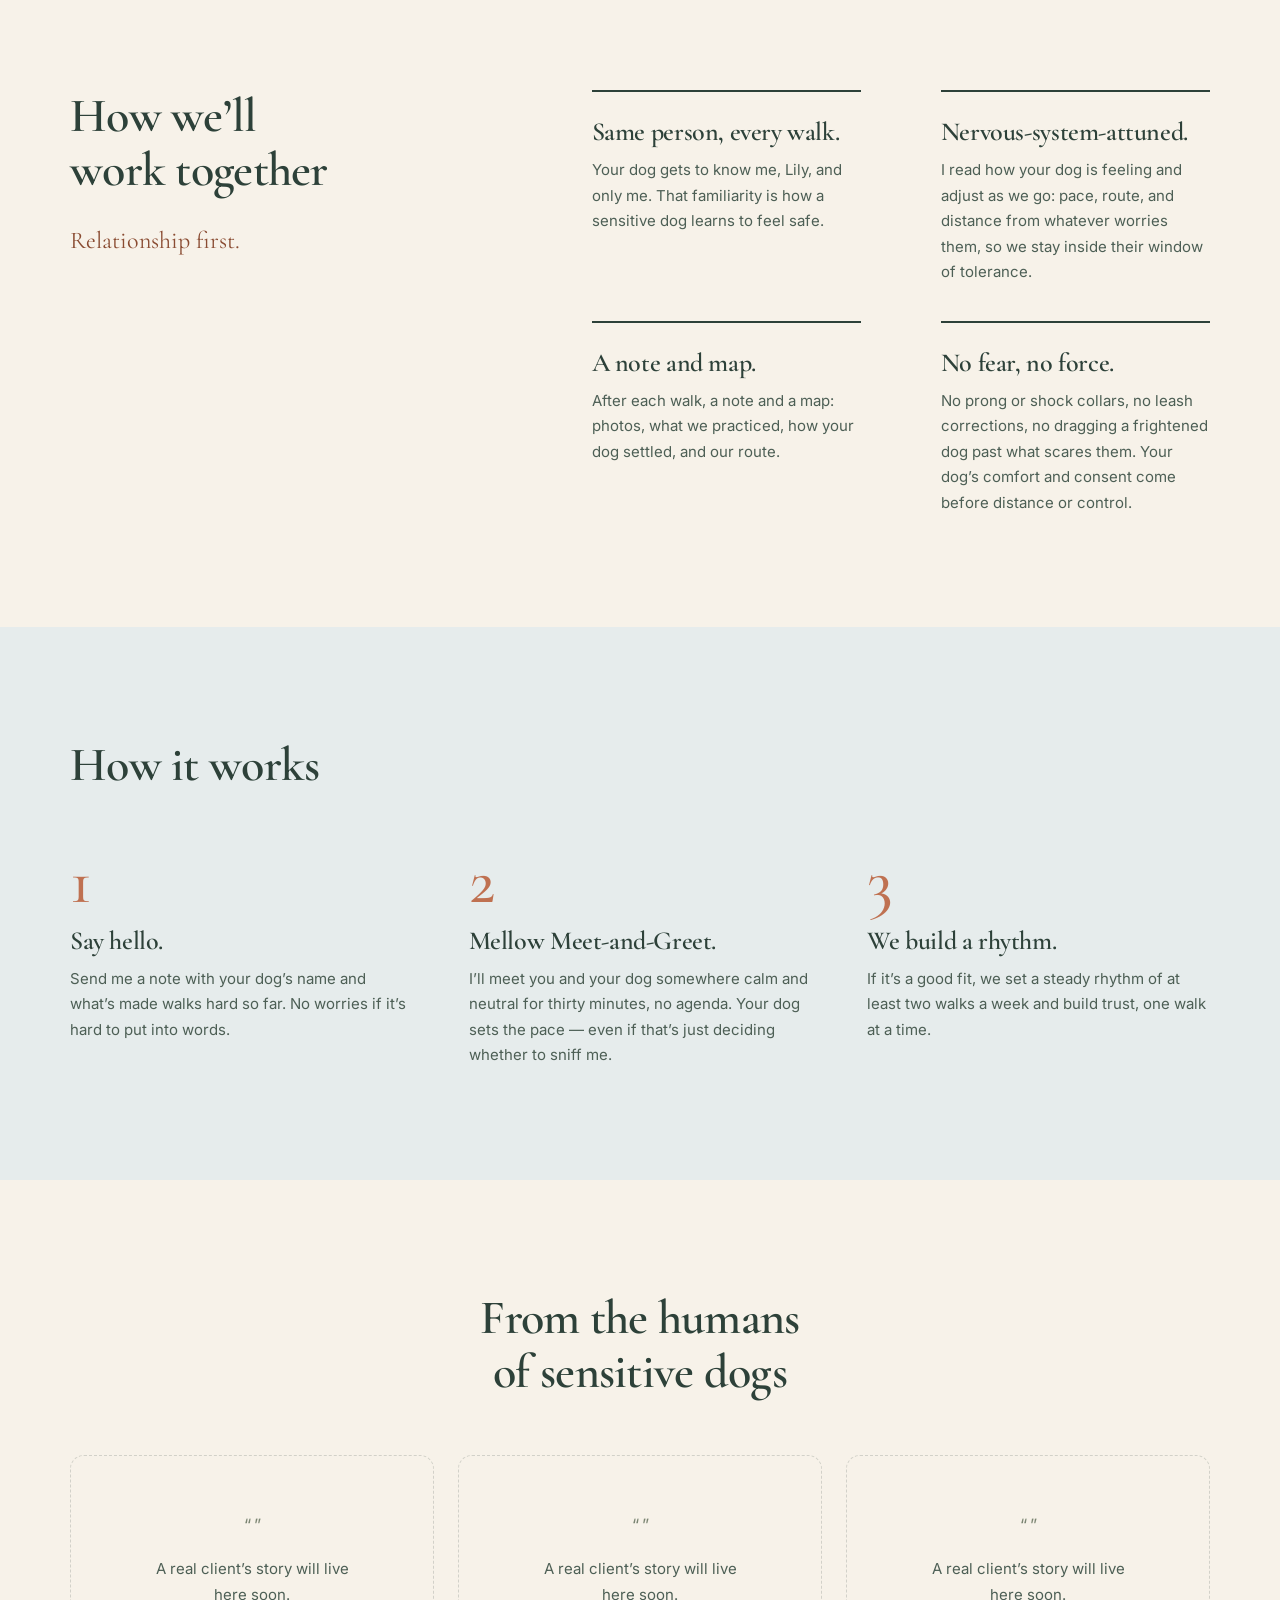
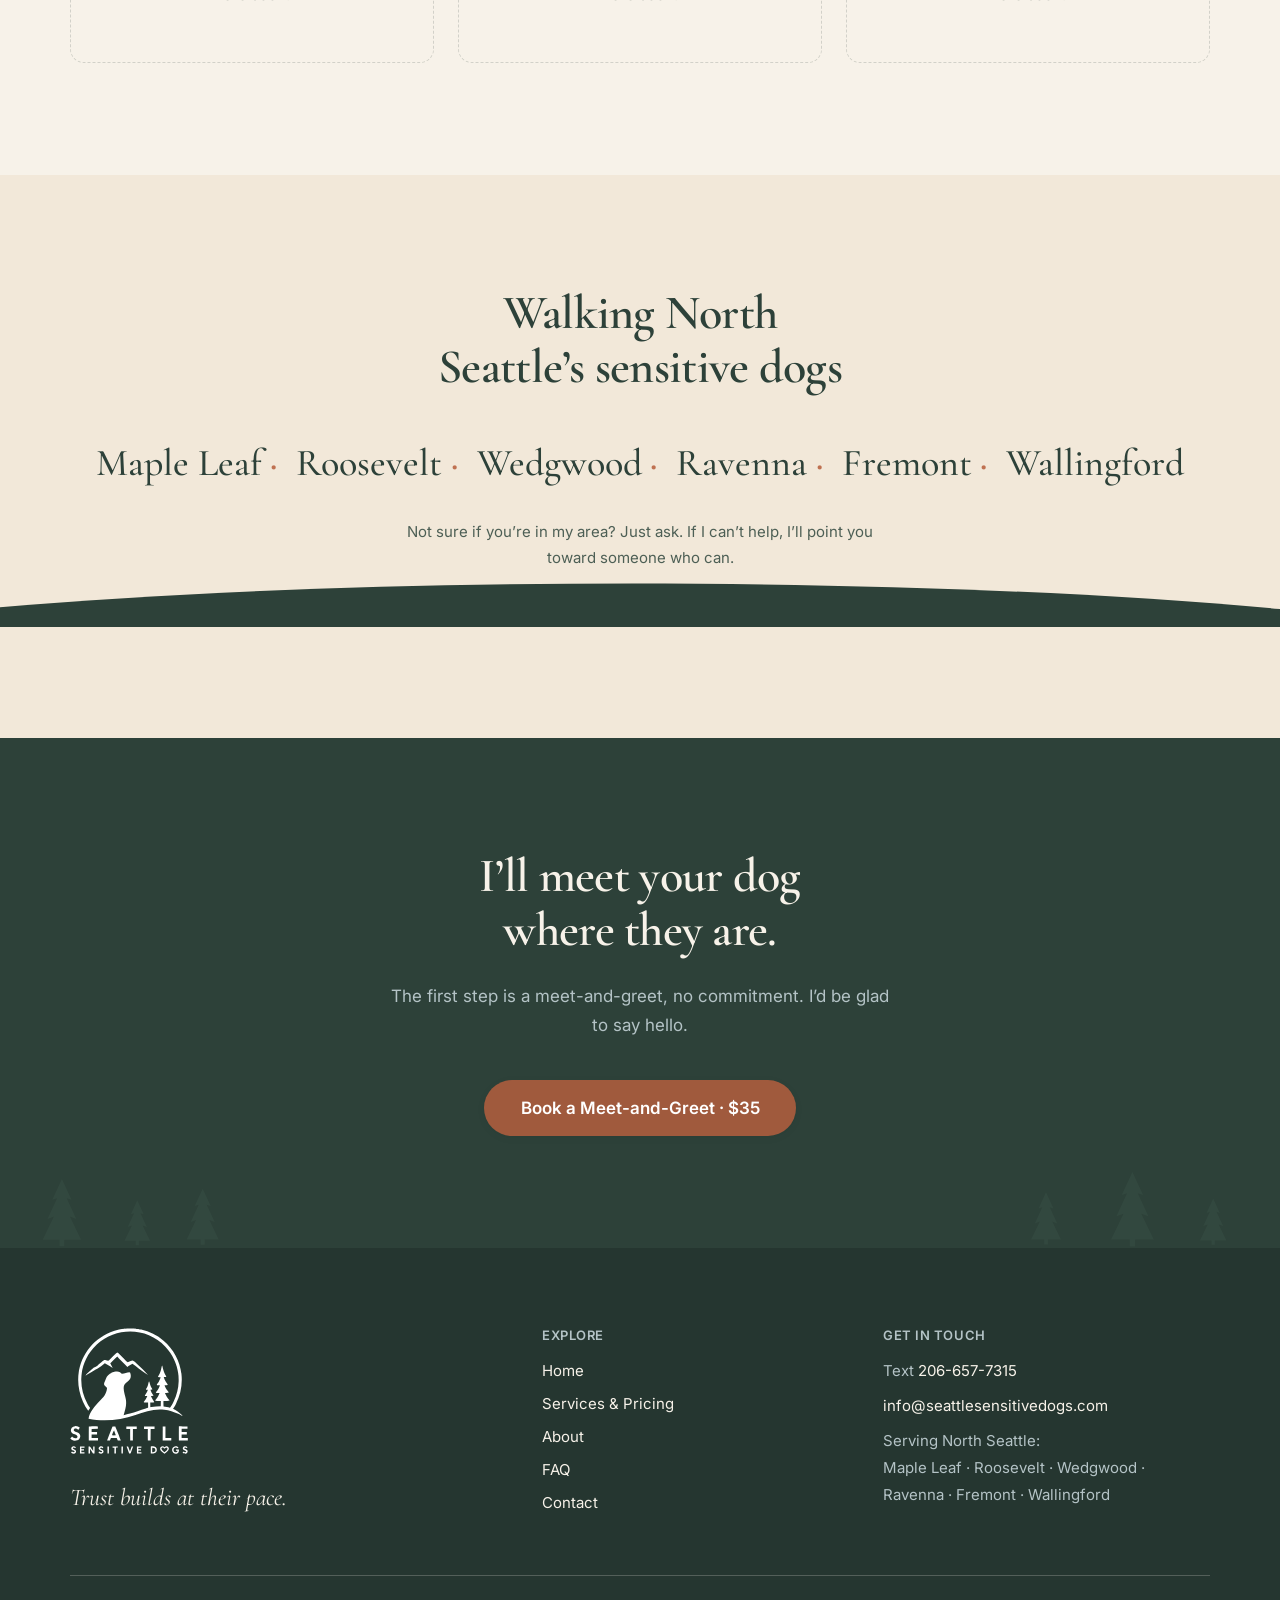
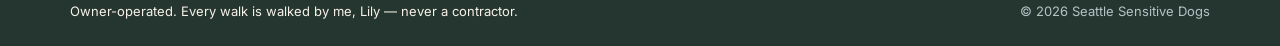
==== commit c724d95b: "Copy revision: collaborative hero, warmer client language, de-emphasize force-free - Hero: 'Moving a" ====
--- a/index.html
+++ b/index.html
@@ -76,7 +76,7 @@
     "makesOffer": {
       "@type": "Offer",
       "name": "Mellow Meet-and-Greet",
-      "description": "A 30-minute, in-home, no-commitment first meeting where your dog sets the pace.",
+      "description": "A 30-minute, no-commitment first meeting in a calm, neutral spot where your dog sets the pace.",
       "price": "35.00",
       "priceCurrency": "USD"
     }
@@ -130,9 +130,9 @@
     ============================================================= -->
     <section class="hero">
       <div class="container">
-        <p class="hero__eyebrow">Force-free dog walking&nbsp;· North Seattle</p>
-        <h1>Some dogs need a different kind of walker.</h1>
-        <p class="hero__sub lede">We move at their pace, together. Private, force-free, nervous-system-attuned care for fearful and reactive dogs, for owners ready to commit.</p>
+        <p class="hero__eyebrow">Dog walking for sensitive dogs&nbsp;· North Seattle</p>
+        <h1>Moving at your dog&rsquo;s pace.</h1>
+        <p class="hero__sub lede">Private, nervous-system-attuned care for fearful and reactive dogs, for dog parents who want to build them a calmer, fuller life.</p>
         <div class="hero__actions">
           <a class="btn btn-primary btn--lg js-booking-cta" href="./contact.html">Book a Meet-and-Greet <span class="arrow" aria-hidden="true">&rarr;</span></a>
           <a class="hero__secondary" href="#how-it-works">How it works&nbsp;&darr;</a>
@@ -183,11 +183,11 @@
     <section class="section section--divided surface-cream">
       <div class="container split">
         <div class="split__rail">
-          <h2>If walks are hard, you're in the right place.</h2>
+          <h2>There&rsquo;s more to your dog than &lsquo;reactive.&rsquo;</h2>
         </div>
         <div class="prose reveal">
-          <p>Some dogs find walks genuinely hard. They freeze at the door, bark at strangers, or need twenty minutes before they can trust someone new. Maybe other walkers have struggled with your dog, or been a little afraid of them.</p>
-          <p>These are exactly the dogs I love. A fearful or reactive dog isn&rsquo;t broken; they&rsquo;re overwhelmed. With patience, consistency, and an owner committed to the work, they can learn to feel safe again.</p>
+          <p>A lot of dogs get called reactive or difficult when the real story is different: they&rsquo;ve had too little time, too little consistency, or a hard start with someone who didn&rsquo;t understand them. A dog who barks at strangers, freezes at the door, or needs twenty minutes to trust someone new isn&rsquo;t broken. They&rsquo;re asking for patience that most walks don&rsquo;t make room for.</p>
+          <p>These are exactly the dogs I love. With time, consistency, and a real partnership with the people who love them, a worried dog can learn to feel safe again.</p>
         </div>
       </div>
       <!-- Curve into the next (off-white) section -->
@@ -202,8 +202,8 @@
     <section class="section">
       <div class="container split">
         <div class="split__rail">
-          <h2>What makes this different</h2>
-          <p class="flourish" style="margin-top: var(--space-m)">Calm guidance. Real connection.</p>
+          <h2>How we&rsquo;ll work together</h2>
+          <p class="flourish" style="margin-top: var(--space-m)">Relationship first.</p>
         </div>
         <div class="feature-list">
           <article class="feature reveal">
@@ -215,11 +215,11 @@
             <p>I read how your dog is feeling and adjust as we go: pace, route, and distance from whatever worries them, so we stay inside their window of tolerance.</p>
           </article>
           <article class="feature reveal">
-            <h3>A note after every walk.</h3>
-            <p>After each walk, a note: photos, what we practiced, how your dog settled, and where we went.</p>
+            <h3>A note and map.</h3>
+            <p>After each walk, a note and a map: photos, what we practiced, how your dog settled, and our route.</p>
           </article>
           <article class="feature reveal">
-            <h3>Force-free, always.</h3>
+            <h3>No fear, no force.</h3>
             <p>No prong or shock collars, no leash corrections, no dragging a frightened dog past what scares them. Your dog&rsquo;s comfort and consent come before distance or control.</p>
           </article>
         </div>
@@ -241,7 +241,7 @@
           </li>
           <li class="step reveal">
             <h3>Mellow Meet-and-Greet.</h3>
-            <p>I come to you for thirty minutes, no agenda. Your dog sets the pace &mdash; even if that&rsquo;s just deciding whether to sniff me.</p>
+            <p>I&rsquo;ll meet you and your dog somewhere calm and neutral for thirty minutes, no agenda. Your dog sets the pace &mdash; even if that&rsquo;s just deciding whether to sniff me.</p>
           </li>
           <li class="step reveal">
             <h3>We build a rhythm.</h3>
@@ -306,7 +306,7 @@
     ============================================================= -->
     <section class="cta-band">
       <div class="container cta-band__inner">
-        <h2>We&rsquo;ll meet your dog where they are.</h2>
+        <h2>I&rsquo;ll meet your dog where they are.</h2>
         <p>The first step is a meet-and-greet, no commitment. I&rsquo;d be glad to say hello.</p>
         <a class="btn btn-primary btn--lg js-booking-cta" href="./contact.html">Book a Meet-and-Greet &middot; $35</a>
       </div>
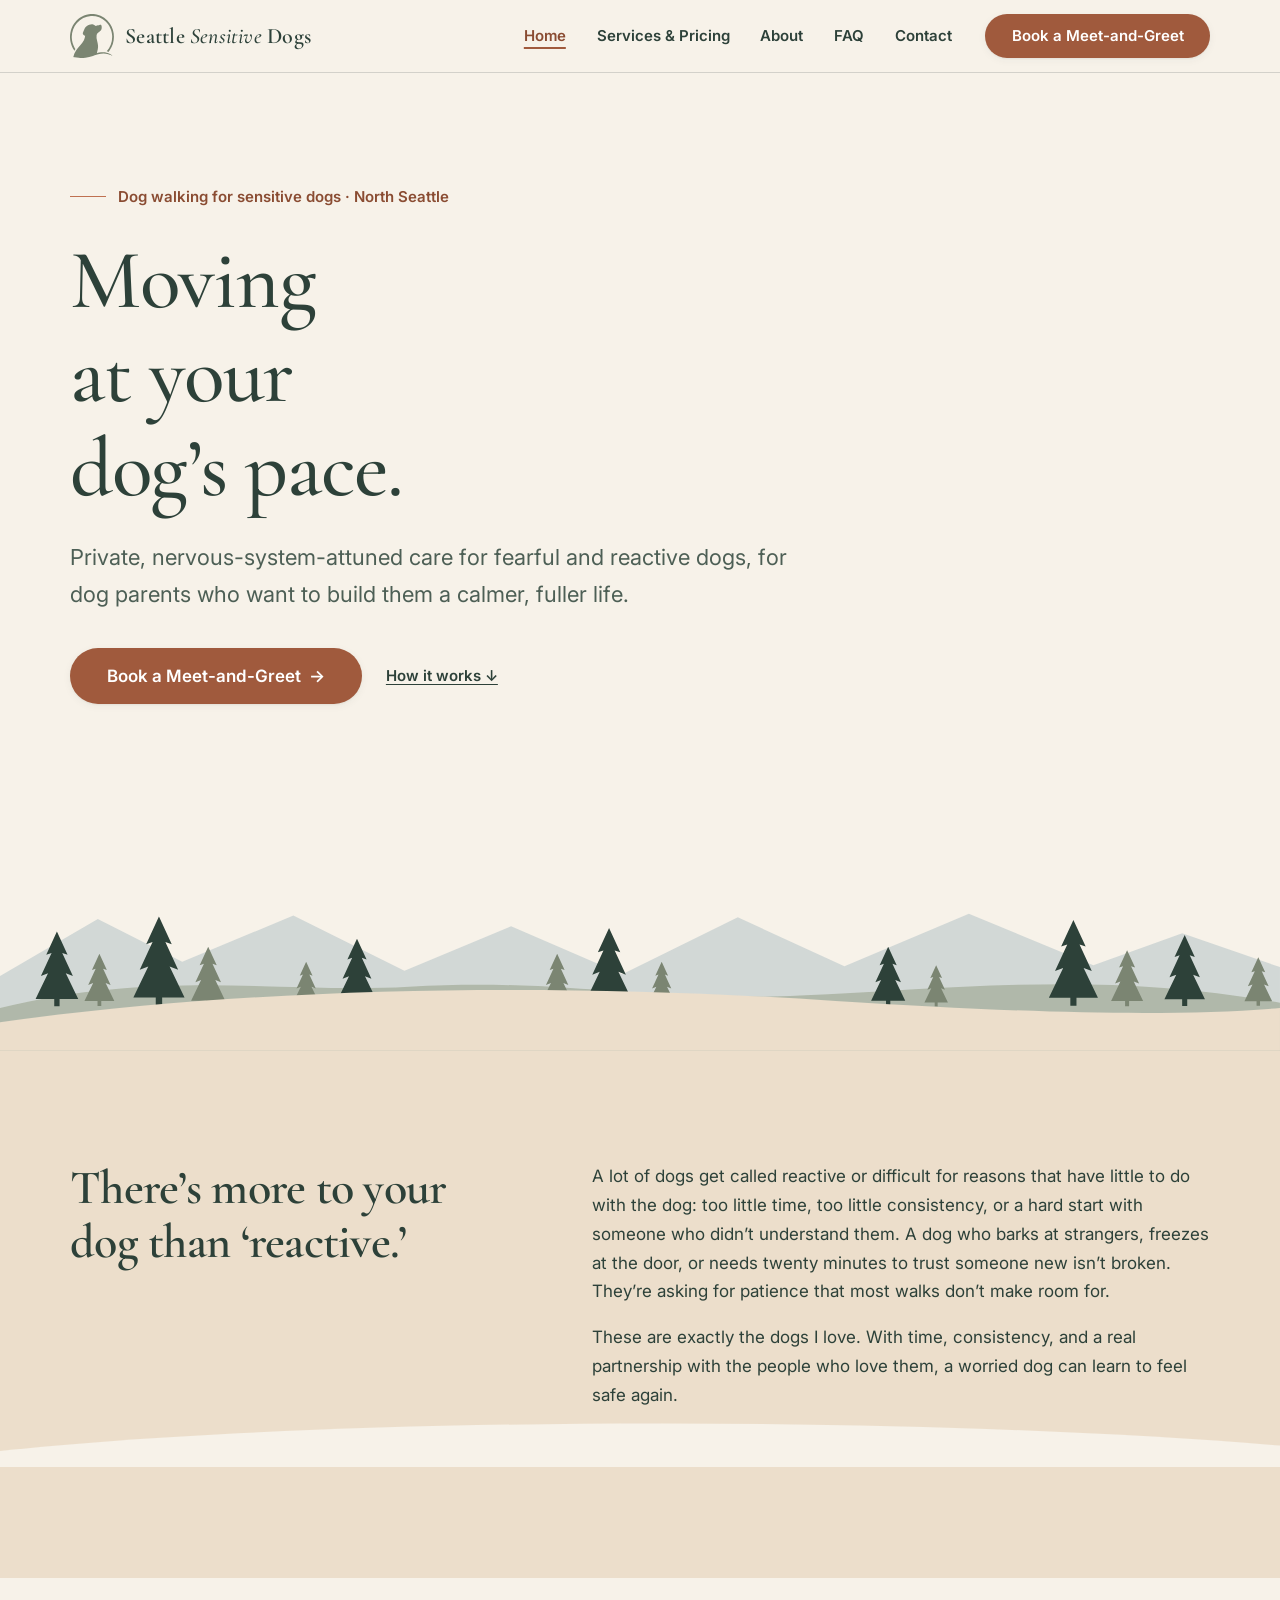
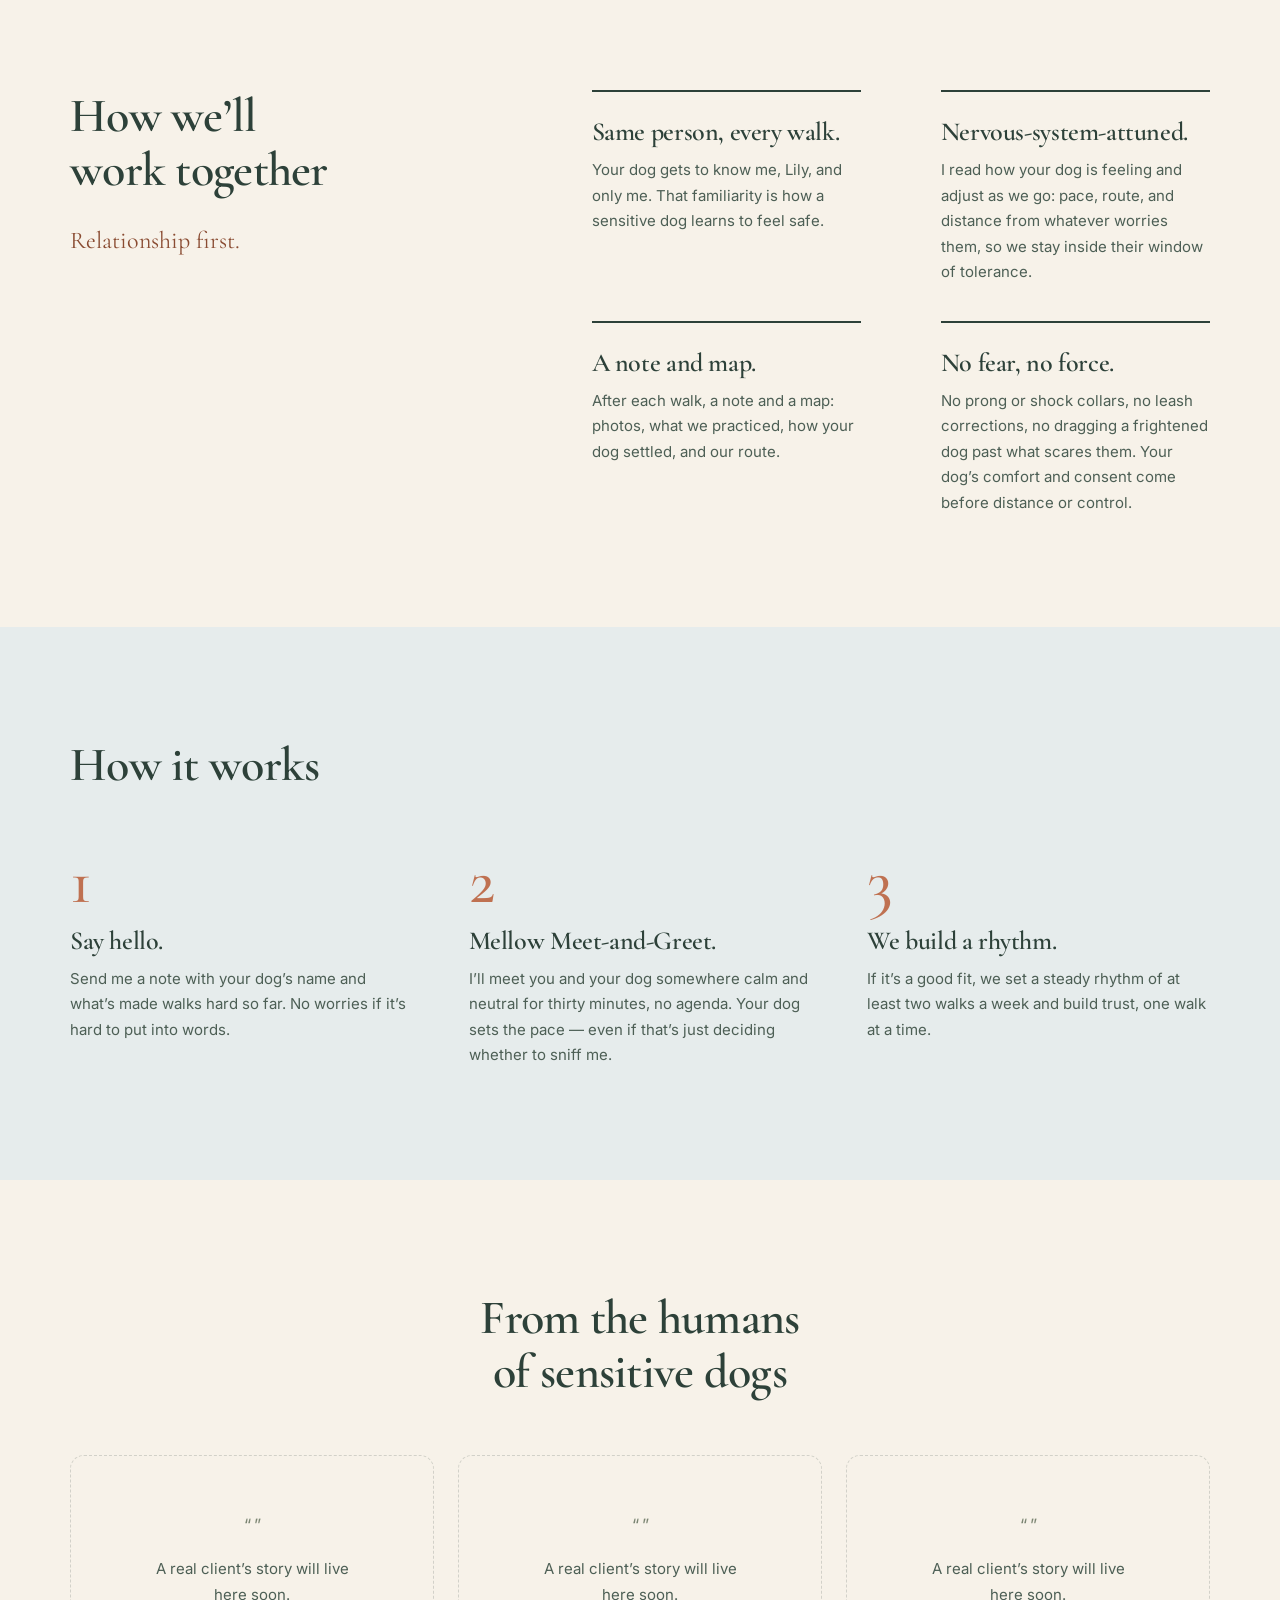
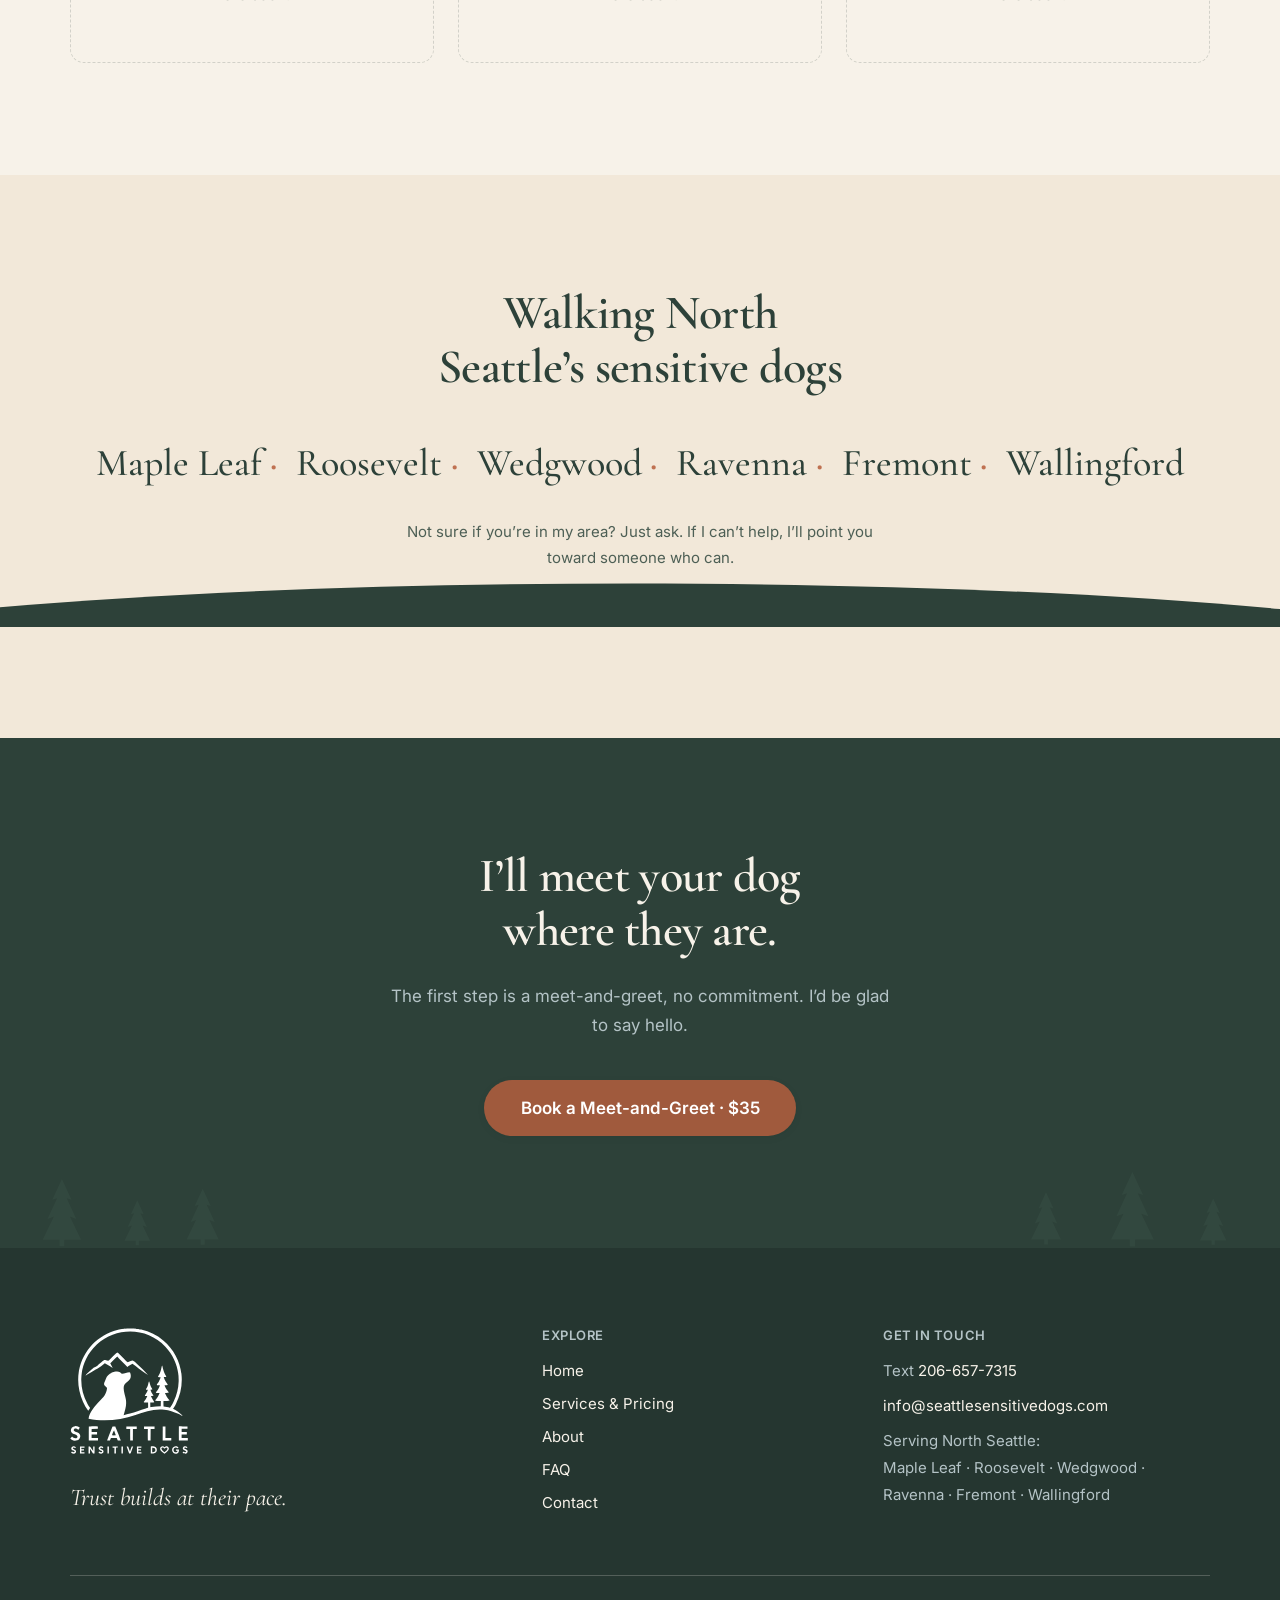
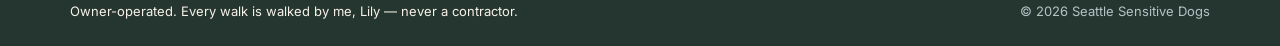
==== commit 5f908f50: "Fix throat-clearing phrase in Home empathy section Co-Authored-By: Claude Opus 4.8 <noreply@anthropi" ====
--- a/index.html
+++ b/index.html
@@ -186,7 +186,7 @@
           <h2>There&rsquo;s more to your dog than &lsquo;reactive.&rsquo;</h2>
         </div>
         <div class="prose reveal">
-          <p>A lot of dogs get called reactive or difficult when the real story is different: they&rsquo;ve had too little time, too little consistency, or a hard start with someone who didn&rsquo;t understand them. A dog who barks at strangers, freezes at the door, or needs twenty minutes to trust someone new isn&rsquo;t broken. They&rsquo;re asking for patience that most walks don&rsquo;t make room for.</p>
+          <p>A lot of dogs get called reactive or difficult for reasons that have little to do with the dog: too little time, too little consistency, or a hard start with someone who didn&rsquo;t understand them. A dog who barks at strangers, freezes at the door, or needs twenty minutes to trust someone new isn&rsquo;t broken. They&rsquo;re asking for patience that most walks don&rsquo;t make room for.</p>
           <p>These are exactly the dogs I love. With time, consistency, and a real partnership with the people who love them, a worried dog can learn to feel safe again.</p>
         </div>
       </div>
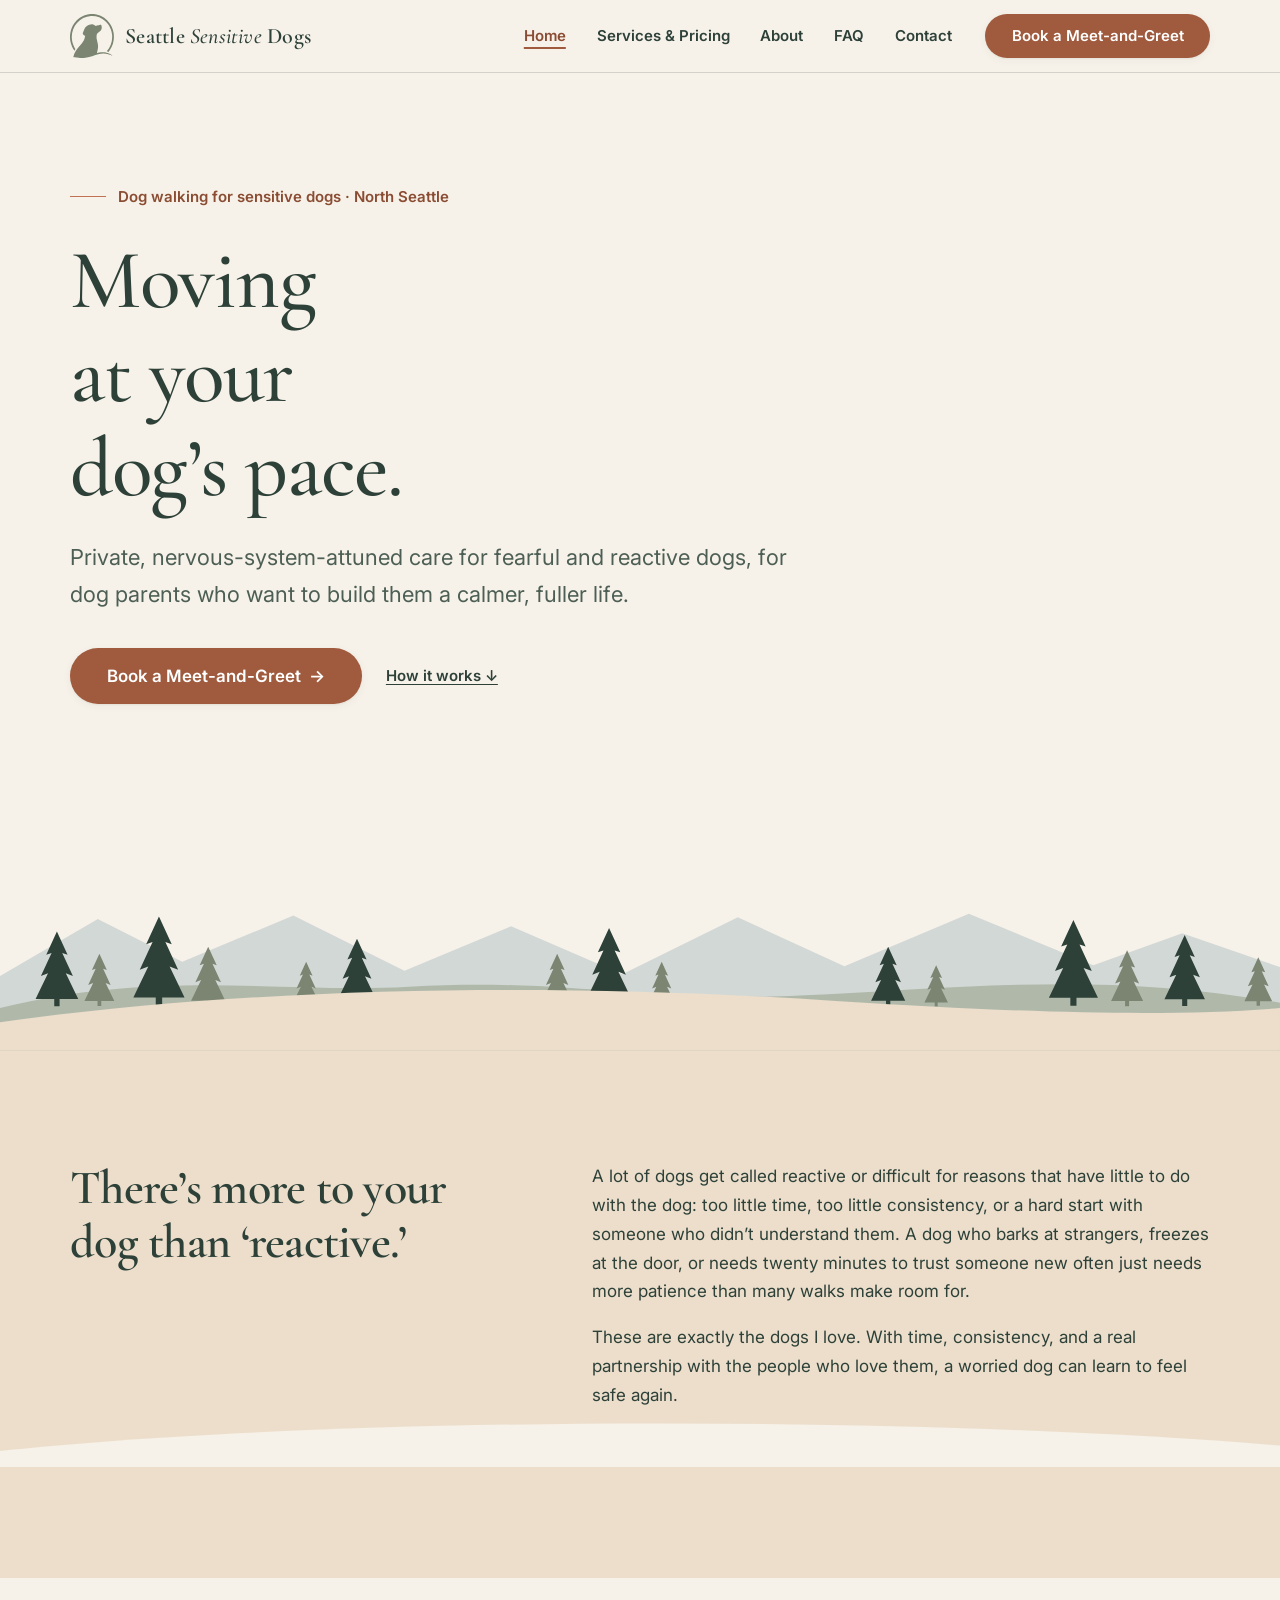
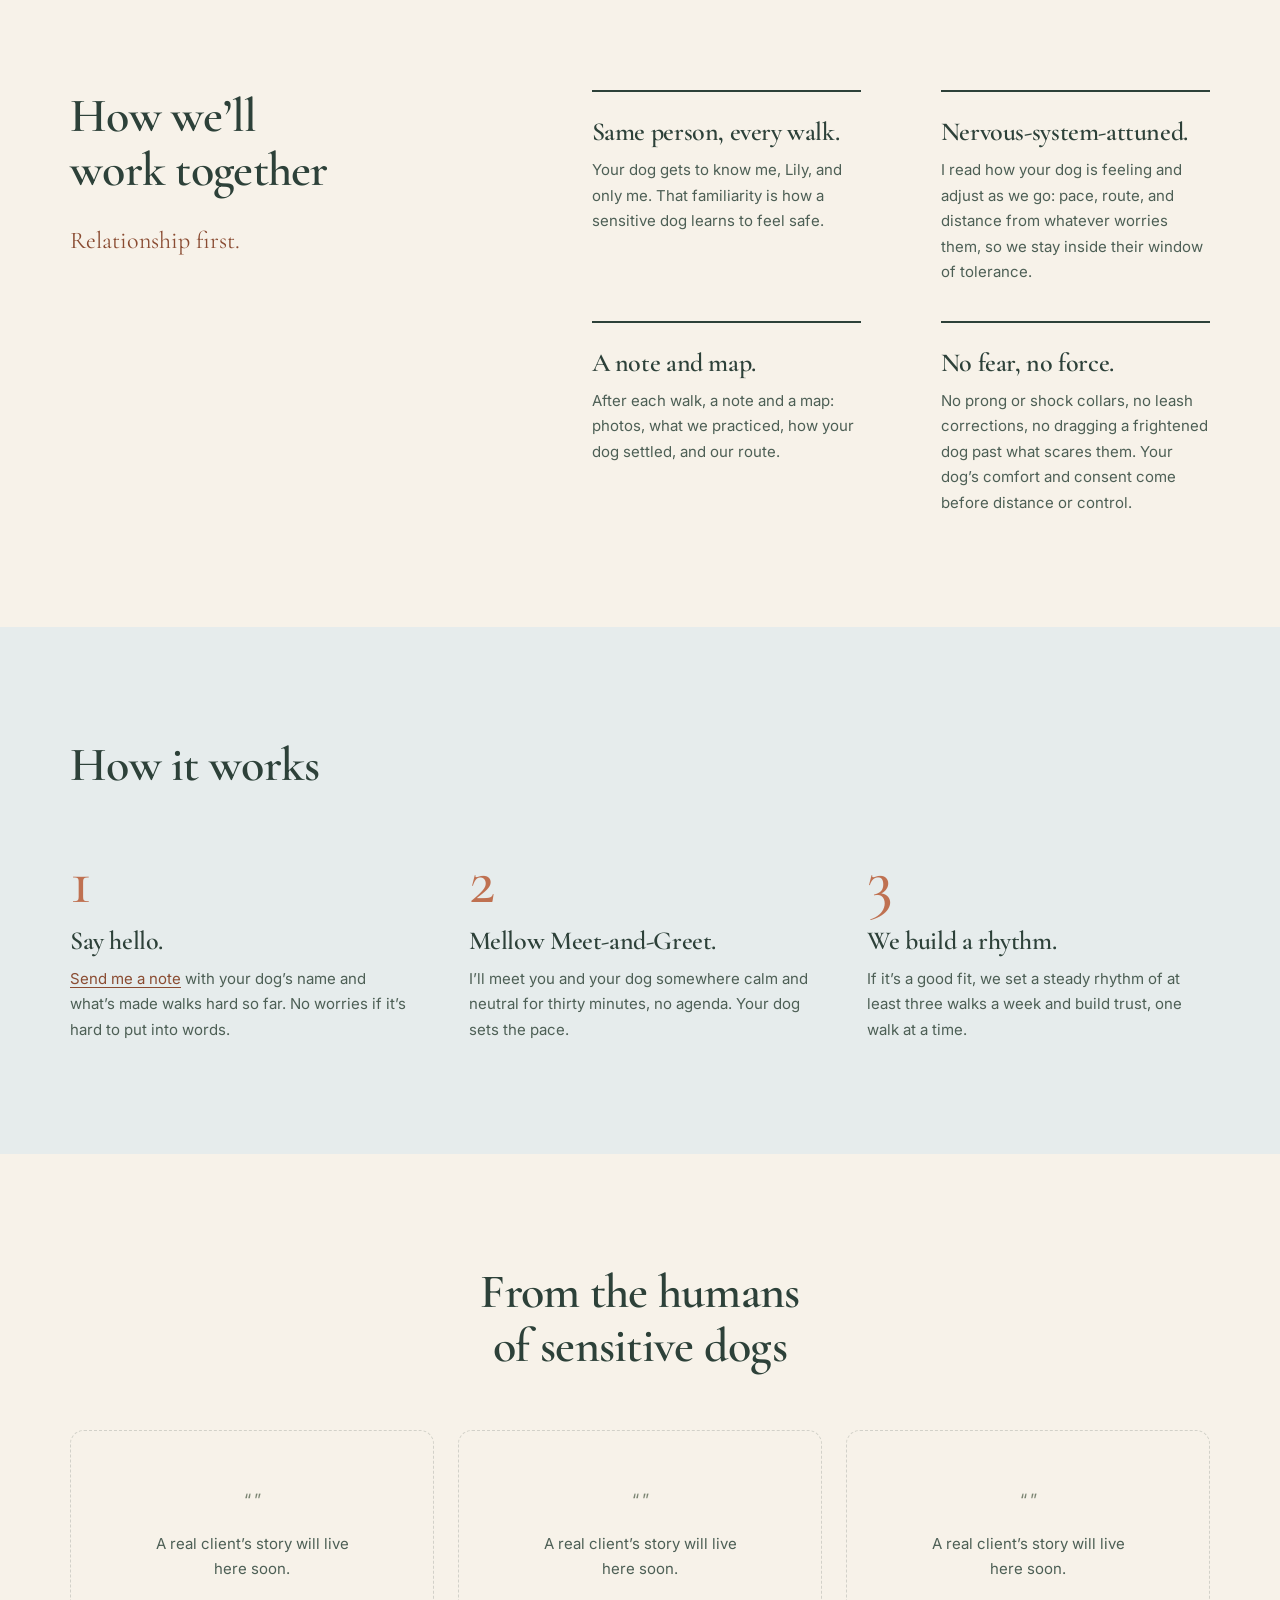
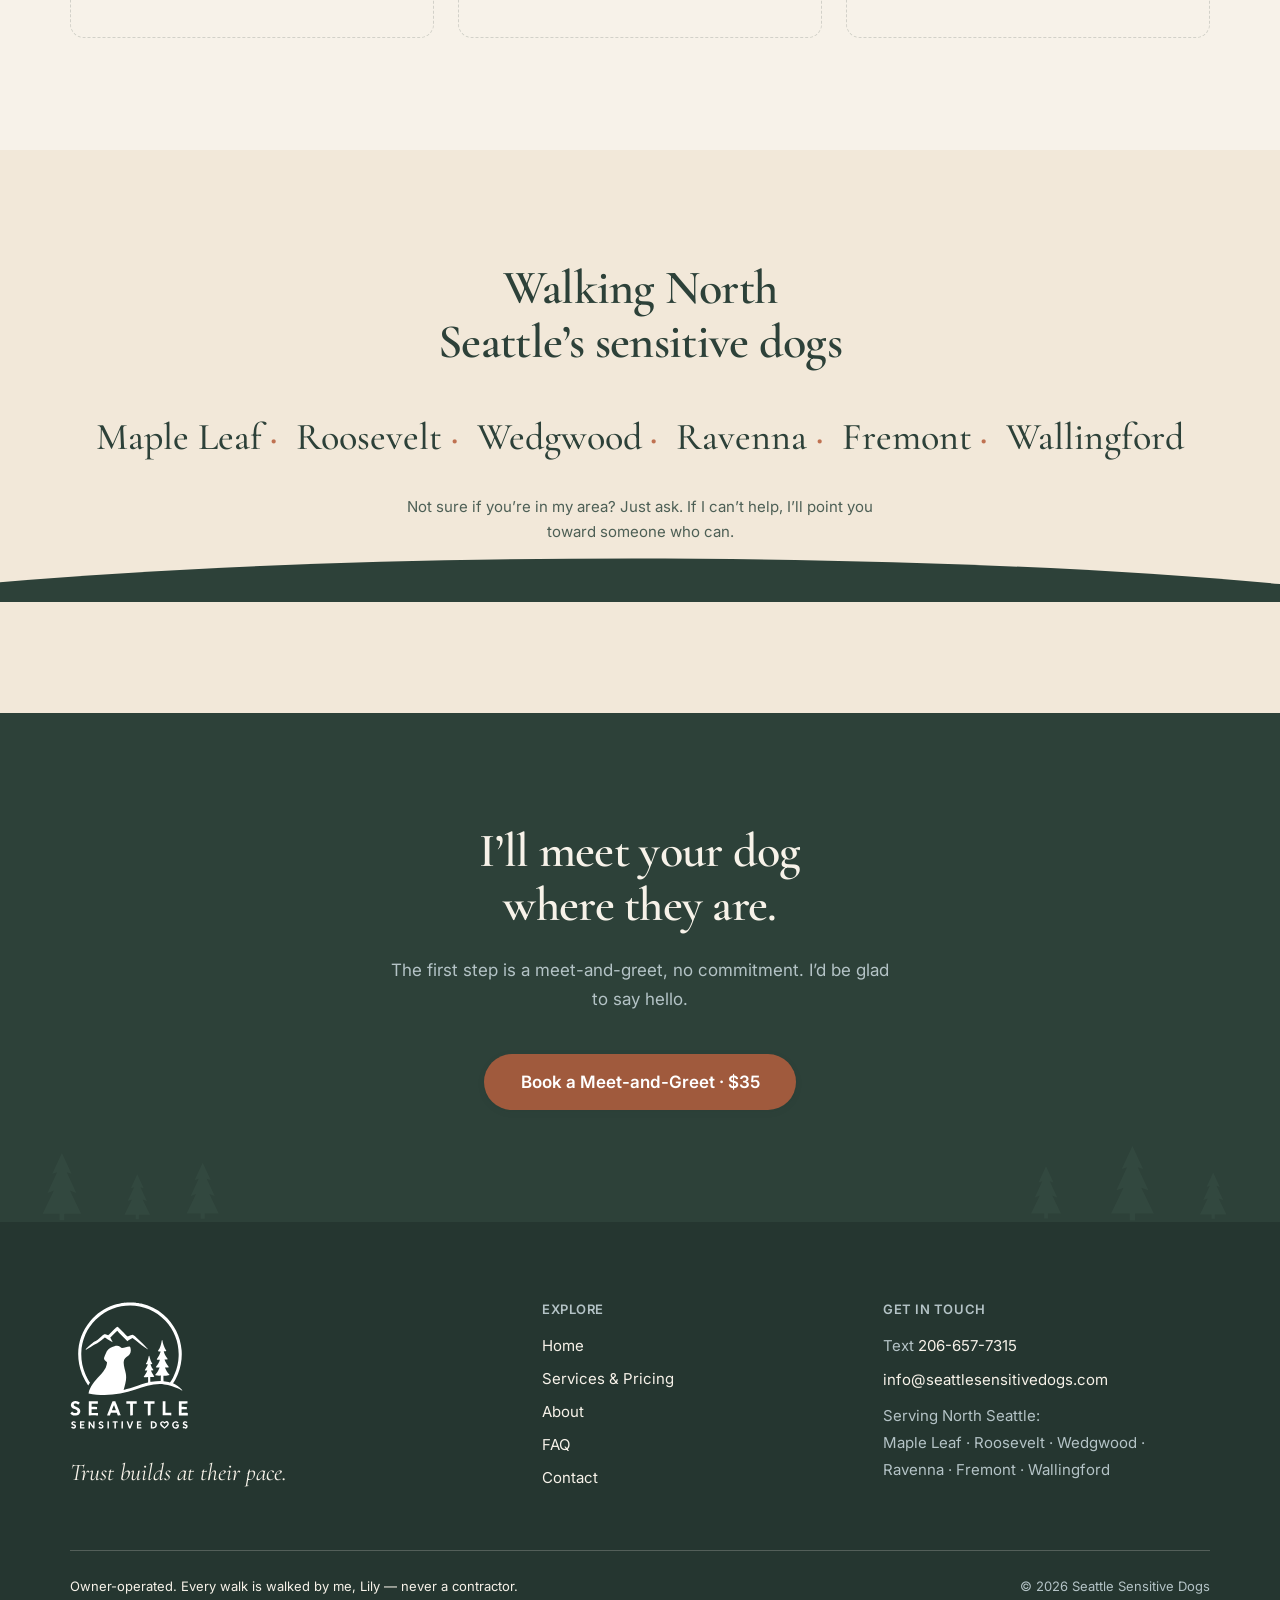
==== commit 28b57696: "Copy + form overhaul per Lily's review - Home: remove 'broken', 'most'->'many', link 'Send me a note" ====
--- a/index.html
+++ b/index.html
@@ -186,7 +186,7 @@
           <h2>There&rsquo;s more to your dog than &lsquo;reactive.&rsquo;</h2>
         </div>
         <div class="prose reveal">
-          <p>A lot of dogs get called reactive or difficult for reasons that have little to do with the dog: too little time, too little consistency, or a hard start with someone who didn&rsquo;t understand them. A dog who barks at strangers, freezes at the door, or needs twenty minutes to trust someone new isn&rsquo;t broken. They&rsquo;re asking for patience that most walks don&rsquo;t make room for.</p>
+          <p>A lot of dogs get called reactive or difficult for reasons that have little to do with the dog: too little time, too little consistency, or a hard start with someone who didn&rsquo;t understand them. A dog who barks at strangers, freezes at the door, or needs twenty minutes to trust someone new often just needs more patience than many walks make room for.</p>
           <p>These are exactly the dogs I love. With time, consistency, and a real partnership with the people who love them, a worried dog can learn to feel safe again.</p>
         </div>
       </div>
@@ -237,15 +237,15 @@
         <ol class="steps" role="list" style="list-style: none; padding: 0;">
           <li class="step reveal">
             <h3>Say hello.</h3>
-            <p>Send me a note with your dog&rsquo;s name and what&rsquo;s made walks hard so far. No worries if it&rsquo;s hard to put into words.</p>
+            <p><a href="./contact.html">Send me a note</a> with your dog&rsquo;s name and what&rsquo;s made walks hard so far. No worries if it&rsquo;s hard to put into words.</p>
           </li>
           <li class="step reveal">
             <h3>Mellow Meet-and-Greet.</h3>
-            <p>I&rsquo;ll meet you and your dog somewhere calm and neutral for thirty minutes, no agenda. Your dog sets the pace &mdash; even if that&rsquo;s just deciding whether to sniff me.</p>
+            <p>I&rsquo;ll meet you and your dog somewhere calm and neutral for thirty minutes, no agenda. Your dog sets the pace.</p>
           </li>
           <li class="step reveal">
             <h3>We build a rhythm.</h3>
-            <p>If it&rsquo;s a good fit, we set a steady rhythm of at least two walks a week and build trust, one walk at a time.</p>
+            <p>If it&rsquo;s a good fit, we set a steady rhythm of at least three walks a week and build trust, one walk at a time.</p>
           </li>
         </ol>
       </div>
@@ -339,6 +339,13 @@
         <div class="site-footer__brand">
           <img src="./images/logo-white.svg" alt="Seattle Sensitive Dogs" width="136" height="145">
           <p class="site-footer__tagline">Trust builds at their pace.</p>
+          <!-- Credential badges: add PNGs to images/badges/ and uncomment as earned.
+          <ul class="footer-badges" aria-label="Certifications">
+            <li><img src="./images/badges/fear-free.png" alt="Fear Free Certified Professional" height="48"></li>
+            <li><img src="./images/badges/red-cross-pet-first-aid.png" alt="Red Cross Pet First Aid and CPR" height="48"></li>
+            <li><img src="./images/badges/force-free.png" alt="Force-Free" height="48"></li>
+          </ul>
+          -->
         </div>
         <nav class="site-footer__nav" aria-label="Footer">
           <h2>Explore</h2>
--- a/css/styles.css
+++ b/css/styles.css
@@ -862,6 +862,17 @@
 .form__field input::placeholder,
 .form__field textarea::placeholder { color: var(--ink-soft); opacity: 1; }
 
+/* Choice groups: radios (preferred contact) + grouped checkboxes (sensitive style).
+   Placed outside .form__field so they don't inherit the text-input box styling. */
+.form__fieldset { border: 0; padding: 0; margin: 0; display: grid; gap: 0.5rem; }
+.form__legend { font-weight: 600; font-size: var(--text-sm); padding: 0; }
+.req { color: var(--accent-strong); }
+.choice-row { display: flex; flex-wrap: wrap; gap: 0.5rem 1.5rem; }
+.choice-subgroup { display: grid; gap: 0.45rem; margin-top: 0.5rem; }
+.choice-subgroup__title { font-size: var(--text-xs); font-weight: 600; color: var(--ink-soft); text-transform: uppercase; letter-spacing: 0.05em; }
+.choice { display: flex; align-items: flex-start; gap: 0.55rem; font-size: var(--text-sm); line-height: 1.4; cursor: pointer; font-weight: 400; }
+.choice input { width: auto; margin: 0.15em 0 0; padding: 0; flex: none; accent-color: var(--forest); }
+
 .form__field input:focus-visible,
 .form__field select:focus-visible,
 .form__field textarea:focus-visible {
@@ -1121,3 +1132,7 @@
 @media (prefers-reduced-motion: reduce) {
   .js-reveal .reveal { opacity: 1; transform: none; }
 }
+
+/* Footer credential badges (populated as certifications are earned) */
+.footer-badges { display: flex; flex-wrap: wrap; gap: var(--space-m); align-items: center; list-style: none; padding: 0; margin: var(--space-m) 0 0; }
+.footer-badges img { height: 48px; width: auto; opacity: 0.95; }
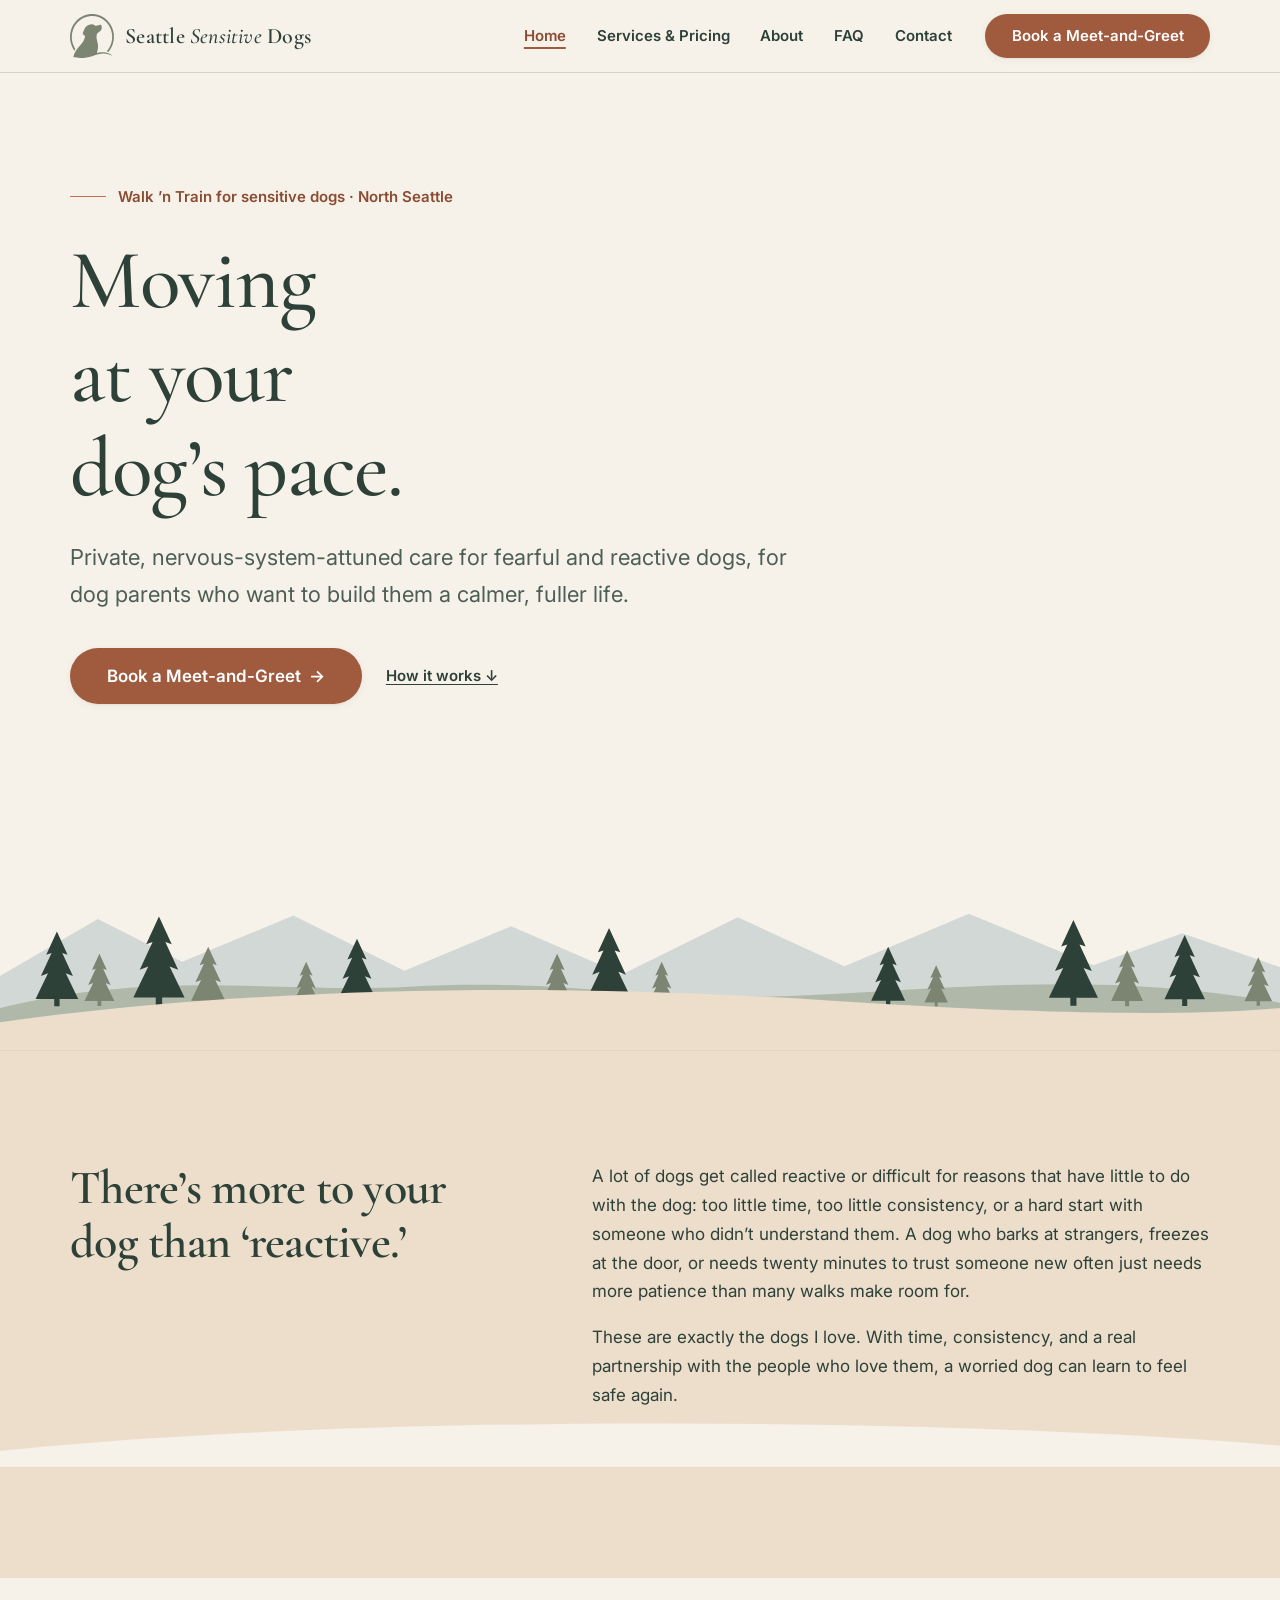
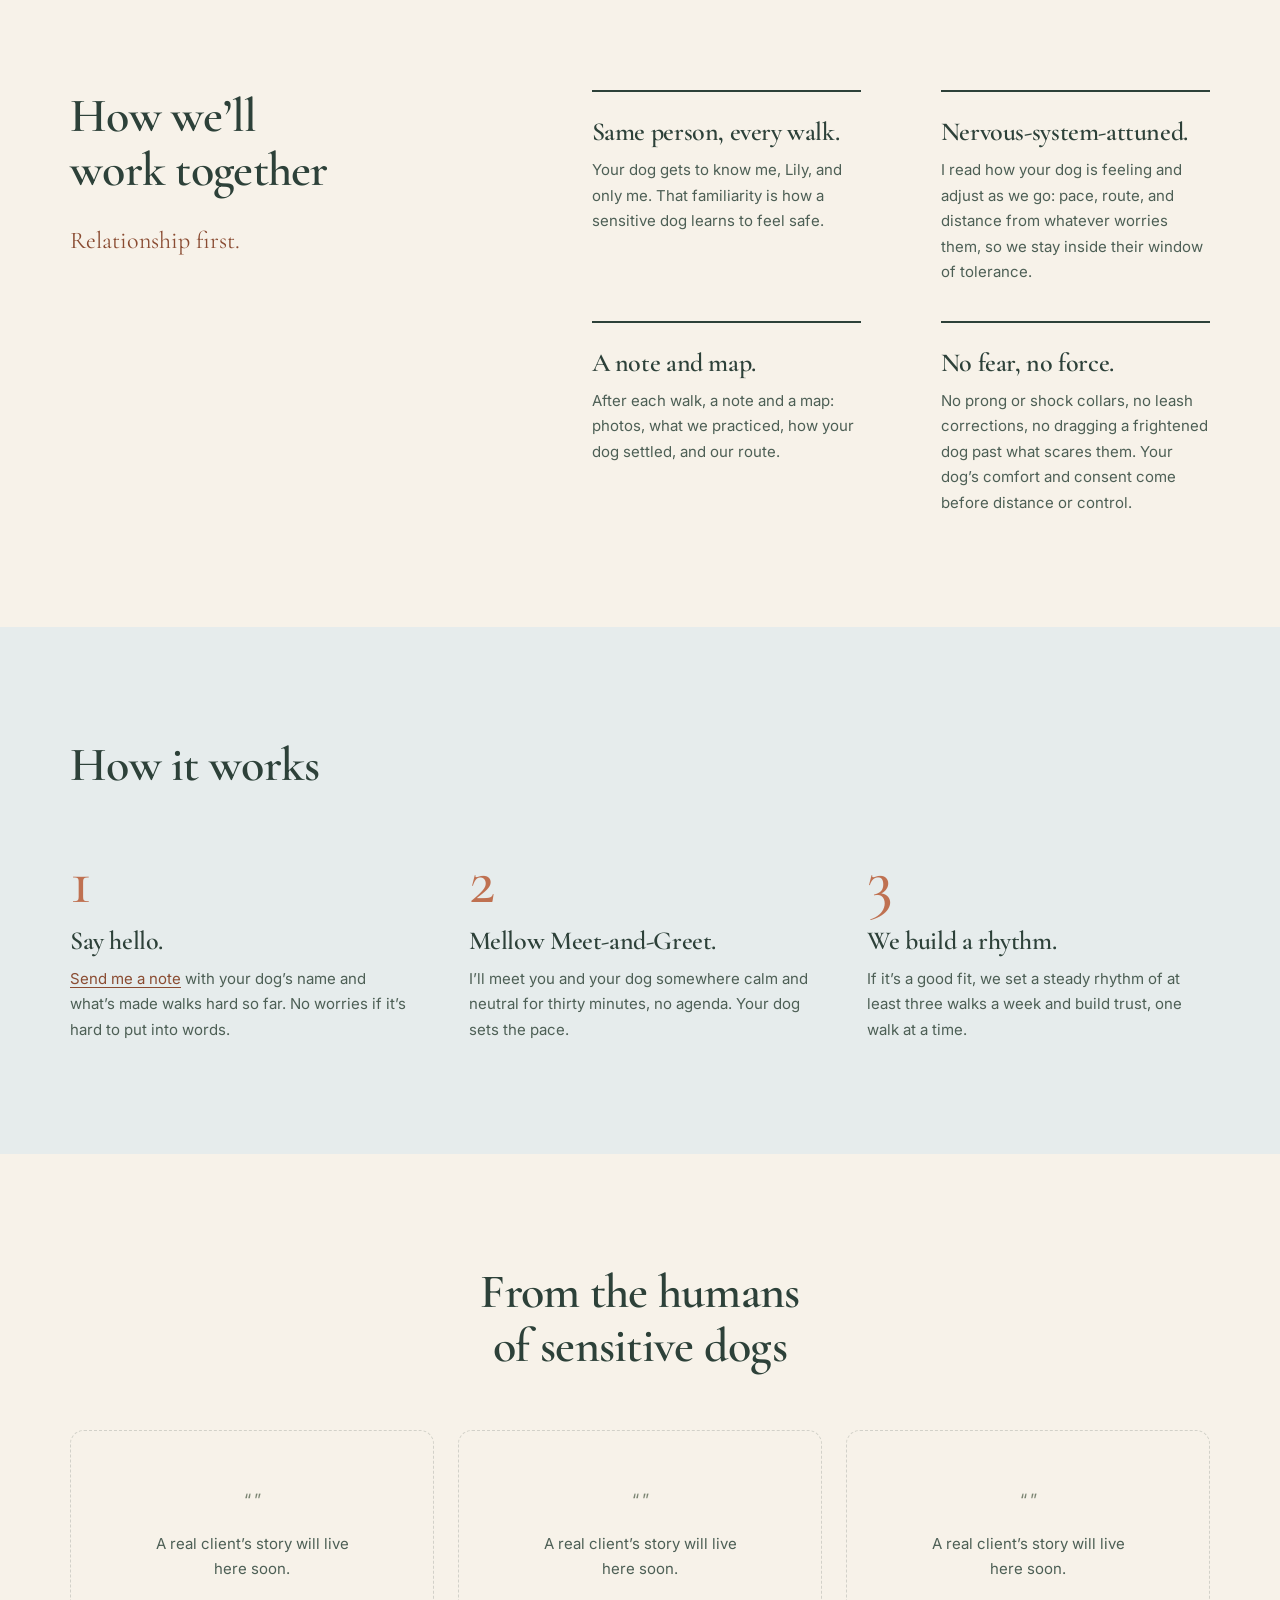
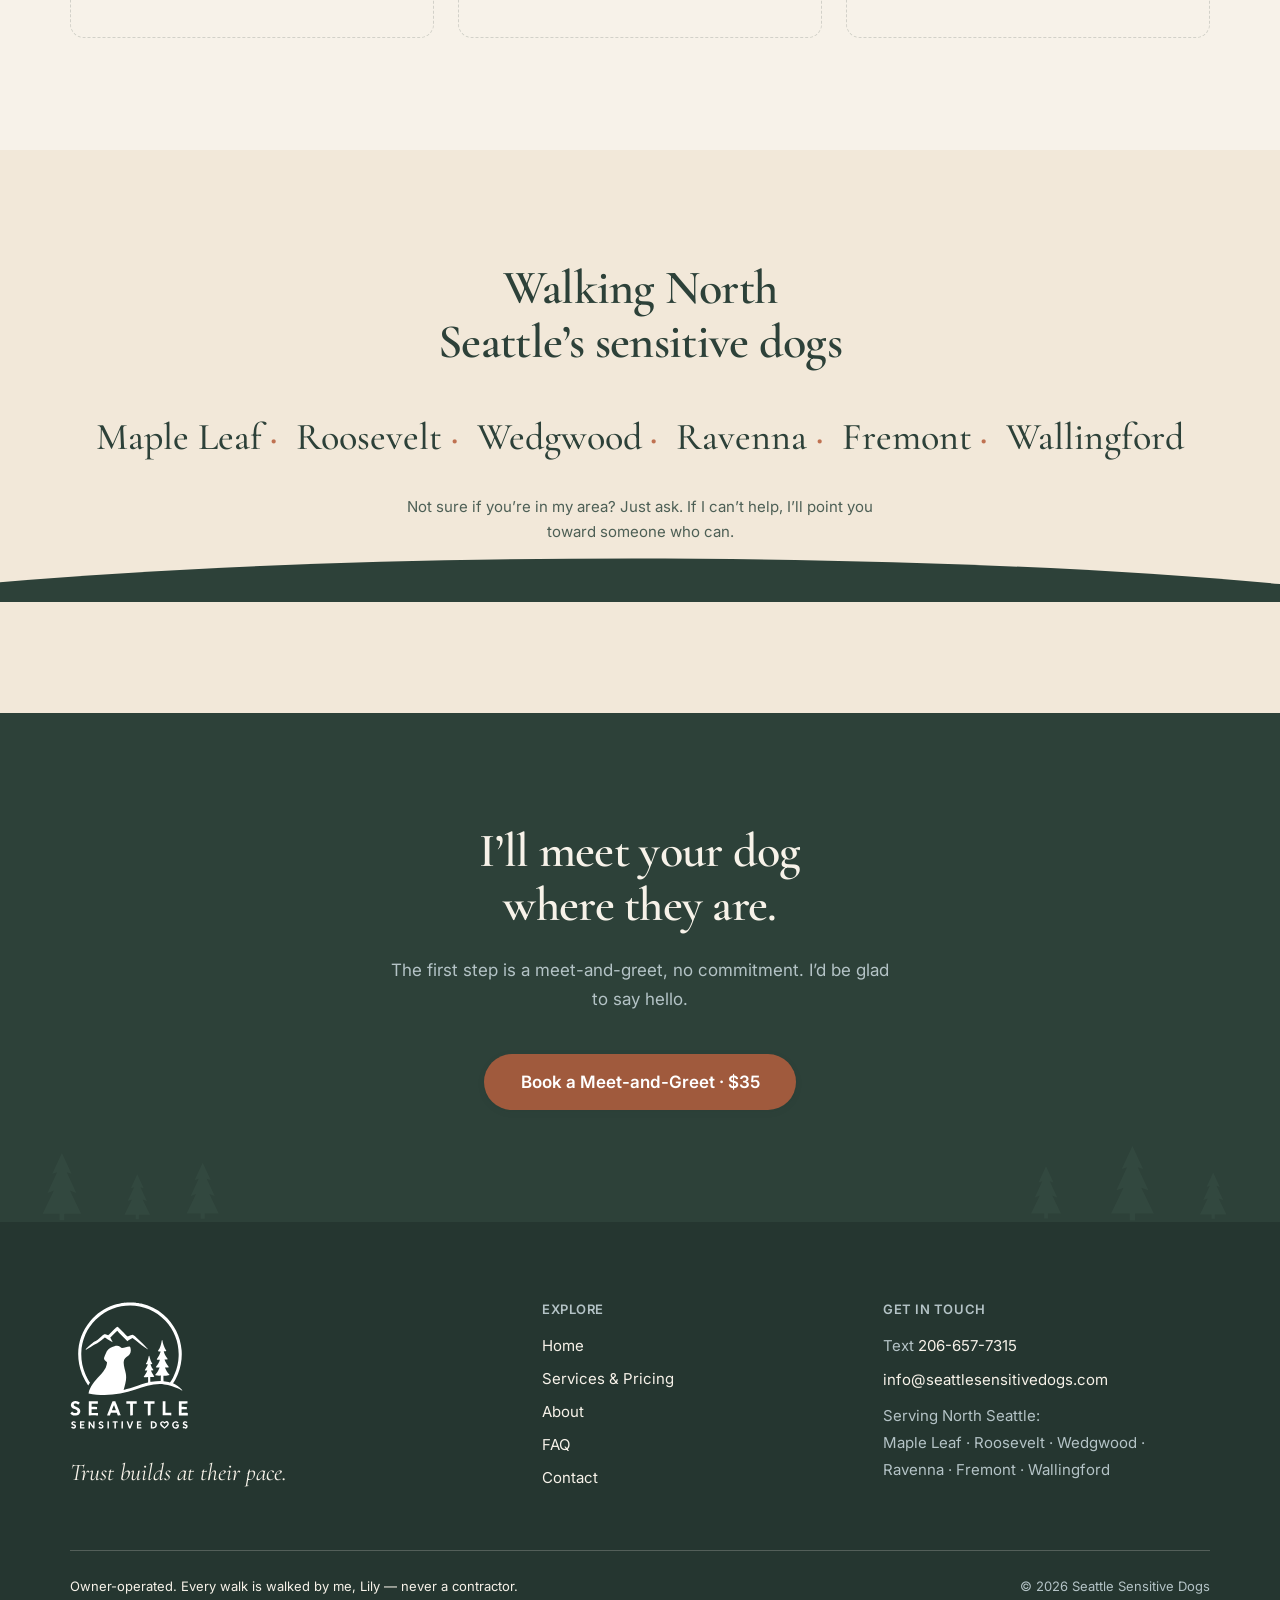
==== commit 90f8967b: "Add Walk 'n Train product name; confirm 35-min walk (35-40 min door to door) Walk length confirmed b" ====
--- a/index.html
+++ b/index.html
@@ -130,7 +130,7 @@
     ============================================================= -->
     <section class="hero">
       <div class="container">
-        <p class="hero__eyebrow">Dog walking for sensitive dogs&nbsp;· North Seattle</p>
+        <p class="hero__eyebrow">Walk &rsquo;n Train for sensitive dogs&nbsp;· North Seattle</p>
         <h1>Moving at your dog&rsquo;s pace.</h1>
         <p class="hero__sub lede">Private, nervous-system-attuned care for fearful and reactive dogs, for dog parents who want to build them a calmer, fuller life.</p>
         <div class="hero__actions">
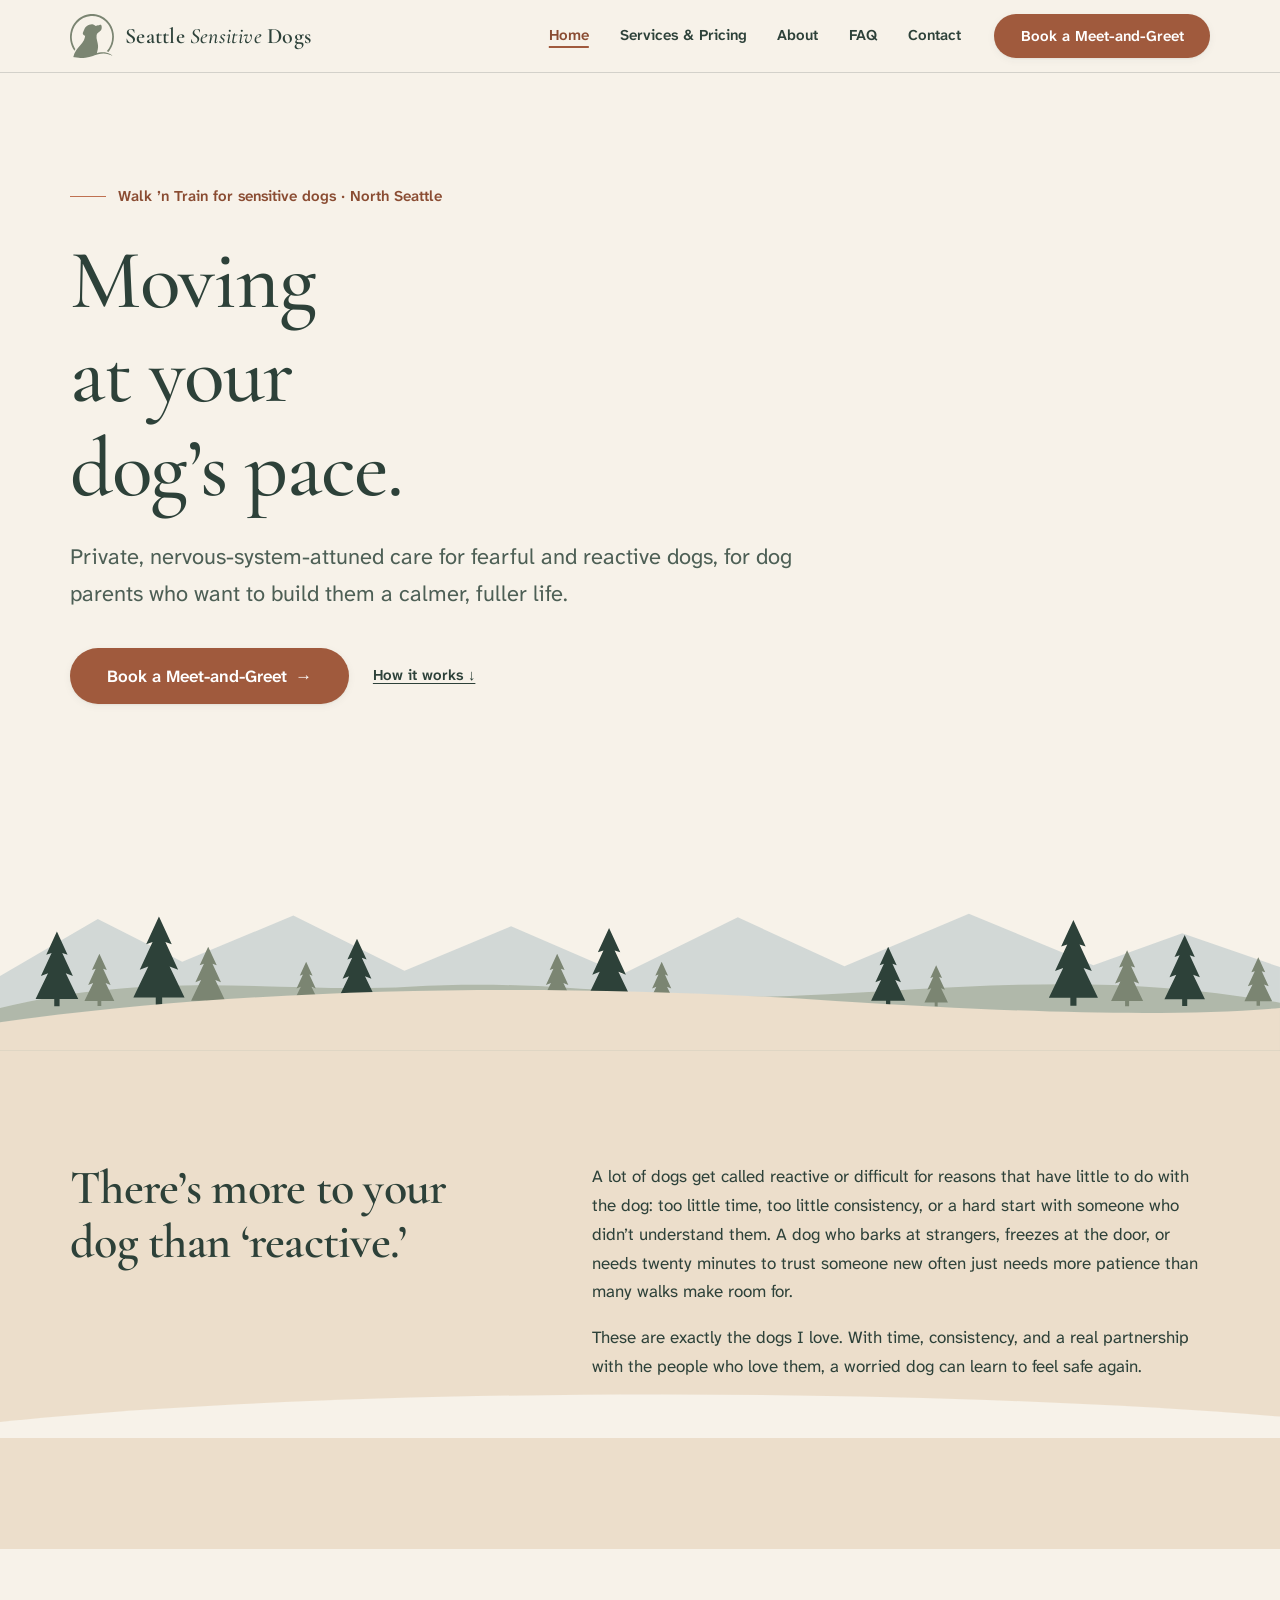
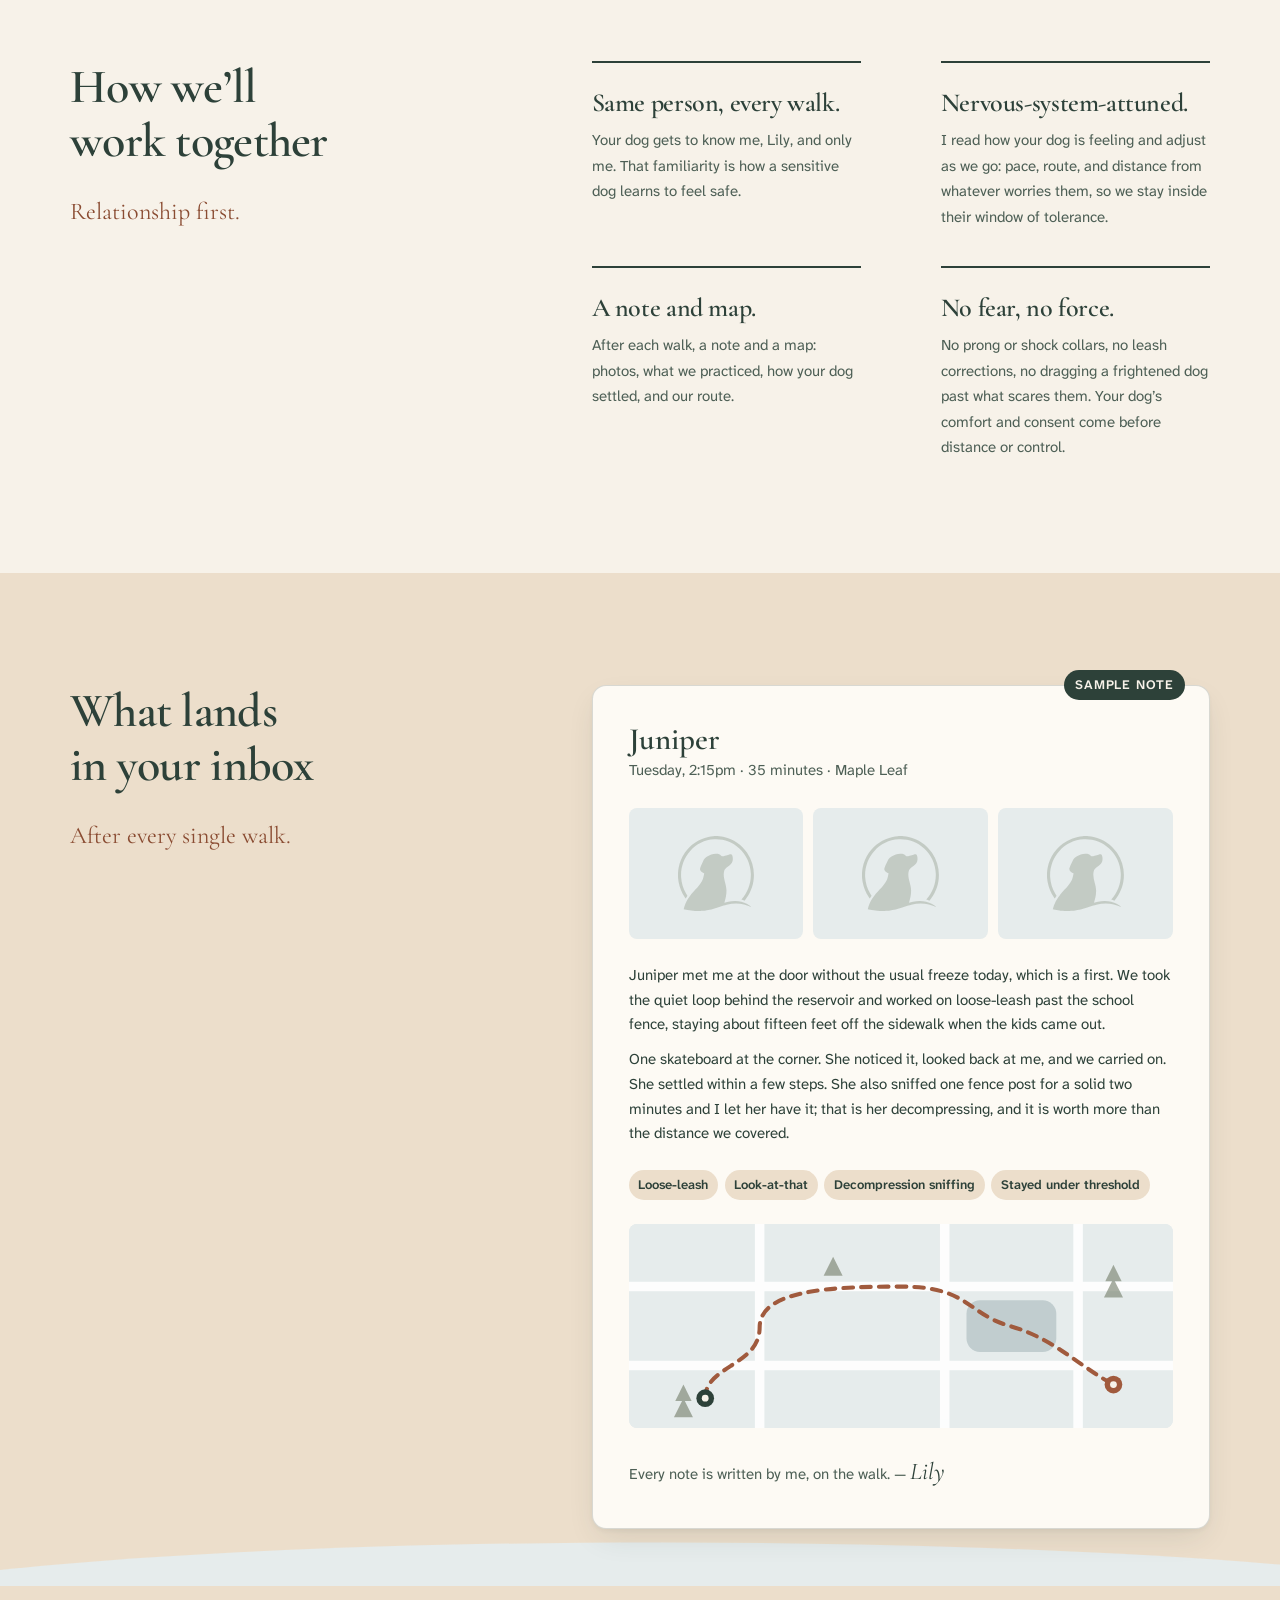
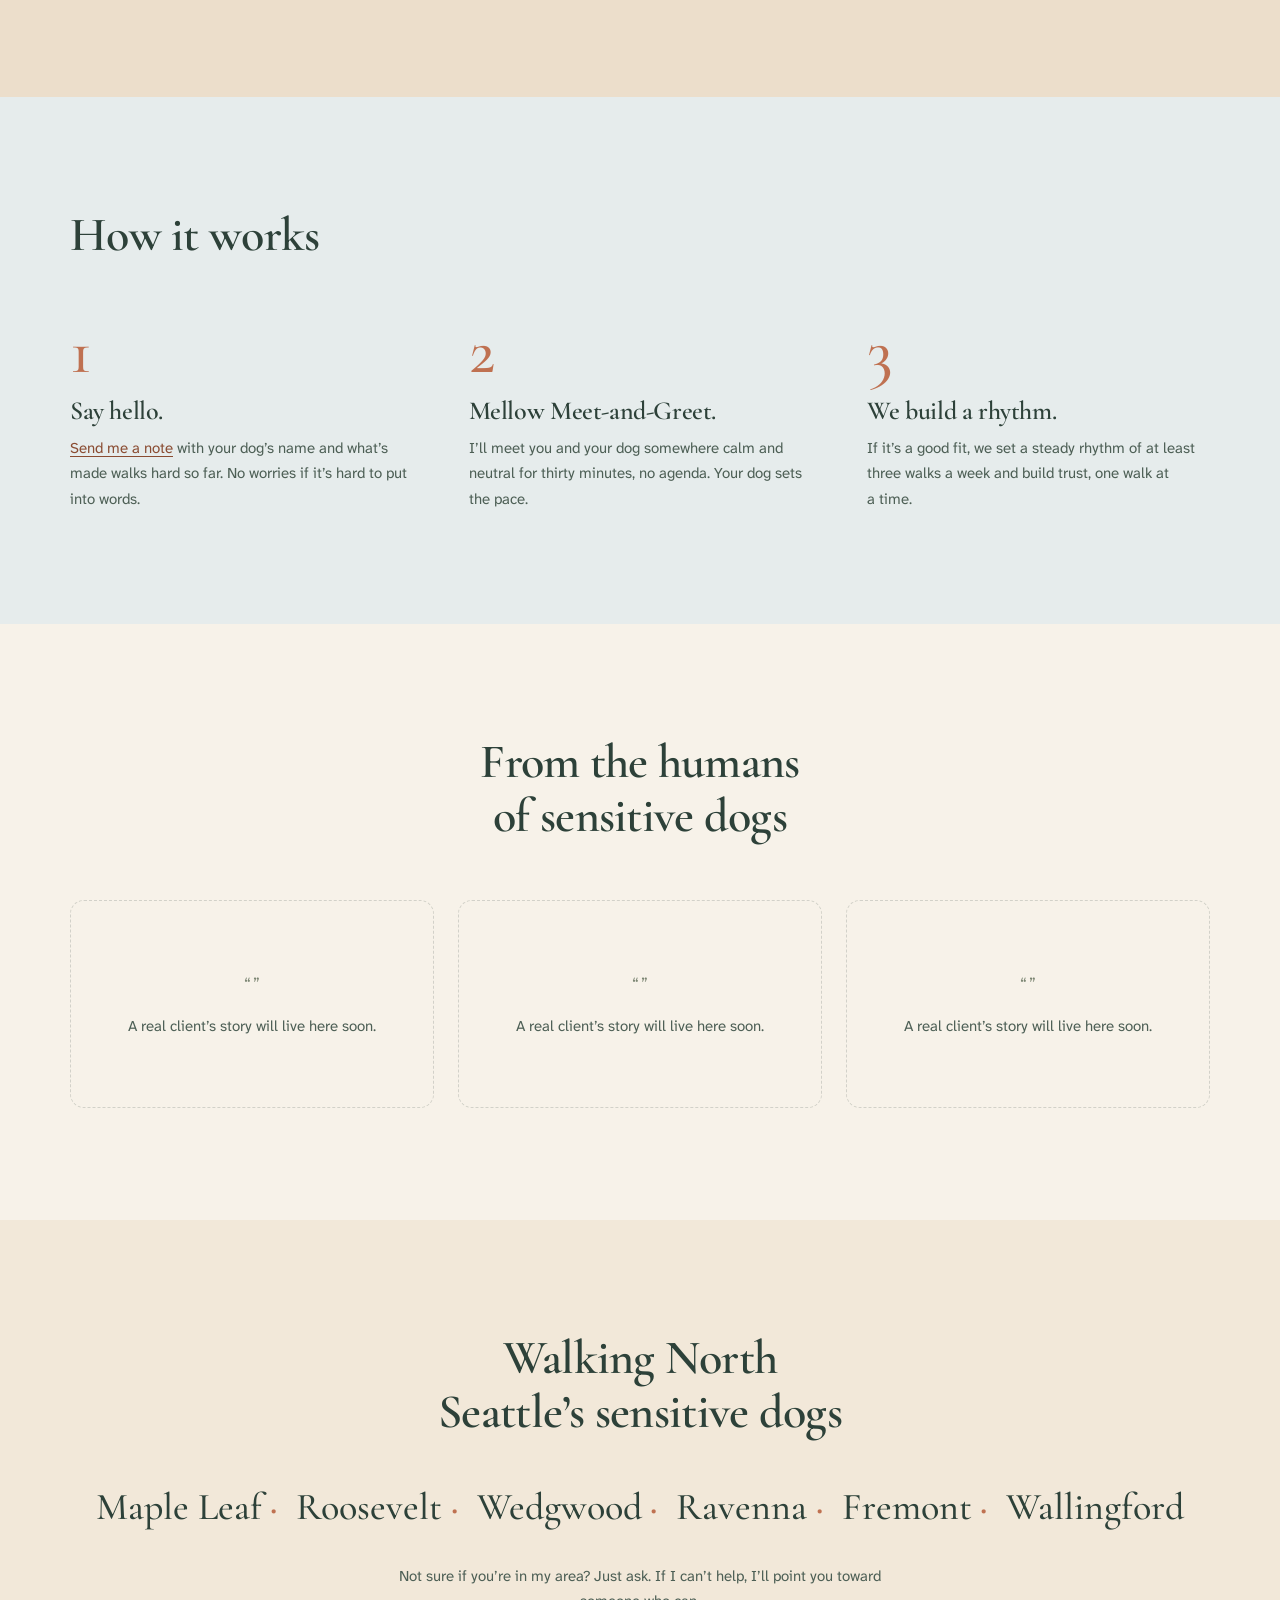
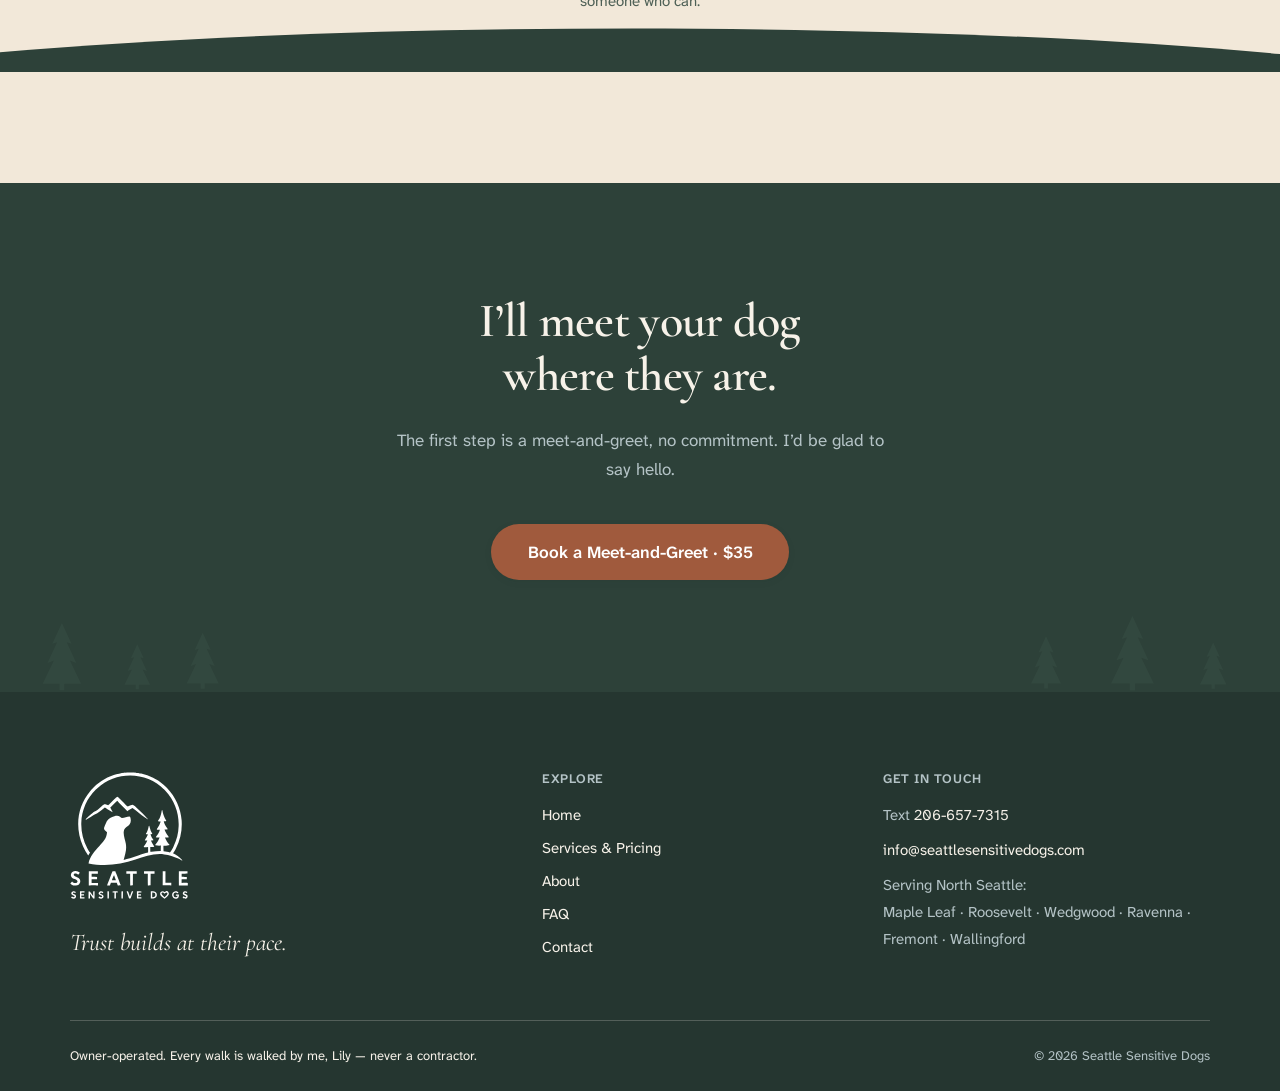
==== commit e8350d81: "Delighters: sample walk note + paw trail; swap Inter for Atkinson Hyperlegible - Body font: Inter ->" ====
--- a/index.html
+++ b/index.html
@@ -11,10 +11,10 @@
   <link rel="icon" type="image/svg+xml" href="./images/favicon.svg">
   <link rel="icon" type="image/png" sizes="32x32" href="./images/favicon-32.png">
 
-  <!-- Fonts: Cormorant Garamond (display) + Inter (body) -->
+  <!-- Fonts: Cormorant Garamond (display, Lily's pick) + Atkinson Hyperlegible Next (body) -->
   <link rel="preconnect" href="https://fonts.googleapis.com">
   <link rel="preconnect" href="https://fonts.gstatic.com" crossorigin>
-  <link rel="stylesheet" href="https://fonts.googleapis.com/css2?family=Cormorant+Garamond:wght@400;500;600;700&family=Inter:wght@400;600&display=swap">
+  <link rel="stylesheet" href="https://fonts.googleapis.com/css2?family=Atkinson+Hyperlegible+Next:ital,wght@0,400..700;1,400..700&family=Cormorant+Garamond:ital,wght@0,400..700;1,400..700&display=swap">
 
   <link rel="stylesheet" href="./css/styles.css">
 
@@ -227,6 +227,83 @@
     </section>
 
     <!-- ============================================================
+         SAMPLE WALK NOTE — the proof behind "A note and map".
+         Clearly labelled a SAMPLE. No real client data: "Juniper" is an
+         example dog, not a client. Do not present this as a testimonial.
+         PHOTO-SLOT: swap the .walk-note__shot placeholders for real photos
+         from images/dogs/ when they arrive.
+    ============================================================= -->
+    <section class="section section--divided surface-cream">
+      <div class="container split">
+        <div class="split__rail">
+          <h2>What lands in your inbox</h2>
+          <p class="flourish" style="margin-top: var(--space-m)">After every single walk.</p>
+        </div>
+        <div class="reveal">
+          <figure class="walk-note">
+            <figcaption class="walk-note__tag">Sample note</figcaption>
+
+            <div class="walk-note__head">
+              <p class="walk-note__dog">Juniper</p>
+              <p class="walk-note__meta">Tuesday, 2:15pm &middot; 35 minutes &middot; Maple Leaf</p>
+            </div>
+
+            <div class="walk-note__shots" aria-hidden="true">
+              <div class="walk-note__shot walk-note__shot--placeholder"><img src="./images/logo-mark.svg" alt=""></div>
+              <div class="walk-note__shot walk-note__shot--placeholder"><img src="./images/logo-mark.svg" alt=""></div>
+              <div class="walk-note__shot walk-note__shot--placeholder"><img src="./images/logo-mark.svg" alt=""></div>
+            </div>
+
+            <div class="walk-note__body">
+              <p>Juniper met me at the door without the usual freeze today, which is a first. We took the quiet loop behind the reservoir and worked on loose-leash past the school fence, staying about fifteen feet off the sidewalk when the kids came out.</p>
+              <p>One skateboard at the corner. She noticed it, looked back at me, and we carried on. She settled within a few steps. She also sniffed one fence post for a solid two minutes and I let her have it; that is her decompressing, and it is worth more than the distance we covered.</p>
+            </div>
+
+            <ul class="walk-note__tags">
+              <li>Loose-leash</li>
+              <li>Look-at-that</li>
+              <li>Decompression sniffing</li>
+              <li>Stayed under threshold</li>
+            </ul>
+
+            <div class="walk-note__map">
+              <svg viewBox="0 0 400 150" role="img" aria-label="A stylised map of the walk route through the neighbourhood.">
+                <rect width="400" height="150" fill="#e6ecec"/>
+                <!-- streets -->
+                <g stroke="#ffffff" stroke-width="7" stroke-linecap="round" opacity="0.9">
+                  <path d="M0 46 H400"/><path d="M0 104 H400"/>
+                  <path d="M96 0 V150"/><path d="M232 0 V150"/><path d="M330 0 V150"/>
+                </g>
+                <!-- the reservoir -->
+                <rect x="248" y="56" width="66" height="38" rx="10" fill="#b4c3c6" opacity="0.75"/>
+                <!-- firs -->
+                <g fill="#7b8572" opacity="0.65">
+                  <path d="M40 128 l7 14 h-14 z"/><path d="M40 118 l6 12 h-12 z"/>
+                  <path d="M356 40 l7 14 h-14 z"/><path d="M356 30 l6 12 h-12 z"/>
+                  <path d="M150 24 l7 14 h-14 z"/>
+                </g>
+                <!-- the walked route -->
+                <path d="M56 128 C 56 104, 96 104, 96 76 S 150 46, 200 46 S 248 66, 280 75 S 330 104, 356 118"
+                      fill="none" stroke="#a05a3d" stroke-width="3" stroke-linecap="round" stroke-dasharray="7 6"/>
+                <!-- start + end -->
+                <circle cx="56" cy="128" r="6.5" fill="#2d4139"/>
+                <circle cx="56" cy="128" r="2.5" fill="#f7f2e9"/>
+                <circle cx="356" cy="118" r="6.5" fill="#a05a3d"/>
+                <circle cx="356" cy="118" r="2.5" fill="#f7f2e9"/>
+              </svg>
+            </div>
+
+            <p class="walk-note__sign">Every note is written by me, on the walk. &mdash; <em>Lily</em></p>
+          </figure>
+        </div>
+      </div>
+      <!-- Curve into the mist how-it-works band -->
+      <svg class="hill-divider" viewBox="0 0 1440 64" preserveAspectRatio="none" aria-hidden="true" focusable="false">
+        <path style="fill: var(--mist-tint)" d="M0 64 L0 46 C360 8 1000 4 1440 40 L1440 64 Z"/>
+      </svg>
+    </section>
+
+    <!-- ============================================================
          HOW IT WORKS — a true 3-step sequence
     ============================================================= -->
     <section class="section surface-mist" id="how-it-works">
--- a/css/styles.css
+++ b/css/styles.css
@@ -74,7 +74,10 @@
 
   /* Type */
   --font-display: "Cormorant Garamond", "Iowan Old Style", Georgia, serif;
-  --font-body: "Inter", -apple-system, BlinkMacSystemFont, "Segoe UI", sans-serif;
+  /* Body: Atkinson Hyperlegible Next — designed by the Braille Institute for maximum
+     legibility. Replaces the brand kit's auto-assigned Inter (never Lily's choice;
+     see pairing.json userOverrides.body=false). Cormorant Garamond is Lily's own pick. */
+  --font-body: "Atkinson Hyperlegible Next", -apple-system, BlinkMacSystemFont, "Segoe UI", sans-serif;
 
   /* Fluid modular scale (~1.28 ratio at desktop) */
   --text-xs:   0.8125rem;                             /* 13px labels          */
@@ -268,7 +271,7 @@
 /* --------------------------------------------------------------------------
    4. BUTTONS
    --------------------------------------------------------------------------
-   .btn            base (pill, Inter 600)
+   .btn            base (pill, body font 600)
    .btn-primary    terracotta fill, white text — the one warm action
    .btn-outline    forest hairline, quiet secondary
    .btn-light      for dark (forest) surfaces: cream fill, forest text
@@ -1136,3 +1139,105 @@
 /* Footer credential badges (populated as certifications are earned) */
 .footer-badges { display: flex; flex-wrap: wrap; gap: var(--space-m); align-items: center; list-style: none; padding: 0; margin: var(--space-m) 0 0; }
 .footer-badges img { height: 48px; width: auto; opacity: 0.95; }
+
+/* --------------------------------------------------------------------------
+   20. PAW TRAIL — a dog walks down the page beside you as you scroll.
+   Desktop only (needs margin room), decorative, reduced-motion safe.
+   Paws are laid out in a natural alternating gait and fade in as the
+   scroll position passes them. Hidden entirely if motion is reduced.
+   -------------------------------------------------------------------------- */
+.paw-trail {
+  position: fixed;
+  top: 0;
+  /* Sits in the gutter beside the 71.25rem container — never overlaps content. */
+  left: max(0.75rem, calc((100vw - 71.25rem) / 2 - 3.25rem));
+  height: 100vh;
+  width: 2.5rem;
+  pointer-events: none;
+  z-index: 1;
+  display: none;
+}
+@media (min-width: 86em) and (prefers-reduced-motion: no-preference) {
+  .paw-trail { display: block; }
+}
+.paw-trail__paw {
+  position: absolute;
+  width: 15px;
+  height: 15px;
+  fill: var(--sage);
+  opacity: 0;
+  transform: translateY(6px) scale(0.85);
+  transition: opacity 420ms var(--ease-out), transform 420ms var(--ease-out);
+}
+.paw-trail__paw.is-stepped { opacity: 0.42; transform: translateY(0) scale(1); }
+
+/* --------------------------------------------------------------------------
+   21. WALK NOTE — a sample of the note + map Lily sends after every walk.
+   This is the proof behind the "A note and map" promise: the single thing
+   no competitor offers. Styled like a real note card, clearly labelled a sample.
+   -------------------------------------------------------------------------- */
+.walk-note {
+  background: var(--surface);
+  border: 1px solid var(--hairline);
+  border-radius: var(--radius-m);
+  box-shadow: var(--shadow-m);
+  padding: var(--space-l);
+  display: grid;
+  gap: var(--space-m);
+  position: relative;
+  margin: 0;
+}
+.walk-note__tag {
+  position: absolute;
+  top: calc(-1 * var(--space-s));
+  right: var(--space-m);
+  background: var(--forest);
+  color: var(--bg);
+  font-size: var(--text-xs);
+  font-weight: 600;
+  letter-spacing: 0.06em;
+  text-transform: uppercase;
+  padding: 0.3em 0.85em;
+  border-radius: var(--radius-pill);
+}
+.walk-note__head { display: grid; gap: 0.15rem; }
+.walk-note__dog {
+  font-family: var(--font-display);
+  font-size: var(--text-h3);
+  font-weight: 600;
+  line-height: 1.1;
+}
+.walk-note__meta { font-size: var(--text-sm); color: var(--ink-soft); }
+
+/* Photo strip — placeholders until real photos land in images/dogs/ */
+.walk-note__shots { display: grid; grid-template-columns: repeat(3, 1fr); gap: var(--space-xs); }
+.walk-note__shot {
+  aspect-ratio: 4 / 3;
+  border-radius: var(--radius-s);
+  background: var(--mist-tint);
+  display: grid;
+  place-items: center;
+  overflow: hidden;
+}
+/* Real photos fill the frame. */
+.walk-note__shot img { width: 100%; height: 100%; object-fit: cover; }
+/* Placeholder state: a quiet mark, not a billboard. Remove this modifier
+   from the HTML when a real photo from images/dogs/ goes in. */
+.walk-note__shot--placeholder img { width: 44%; height: auto; object-fit: contain; opacity: 0.32; }
+
+.walk-note__body p { font-size: var(--text-sm); line-height: 1.65; }
+.walk-note__body p + p { margin-top: var(--space-xs); }
+
+.walk-note__tags { display: flex; flex-wrap: wrap; gap: 0.4rem; list-style: none; padding: 0; margin: 0; }
+.walk-note__tags li {
+  font-size: var(--text-xs);
+  font-weight: 600;
+  color: var(--forest);
+  background: var(--cream);
+  border-radius: var(--radius-pill);
+  padding: 0.28em 0.75em;
+}
+.walk-note__map { border-radius: var(--radius-s); overflow: hidden; background: var(--mist-tint); }
+.walk-note__map svg { width: 100%; height: auto; display: block; }
+.walk-note__sign { font-size: var(--text-sm); color: var(--ink-soft); }
+.walk-note__sign em { font-family: var(--font-display); font-size: var(--text-h4); font-style: italic; color: var(--ink); }
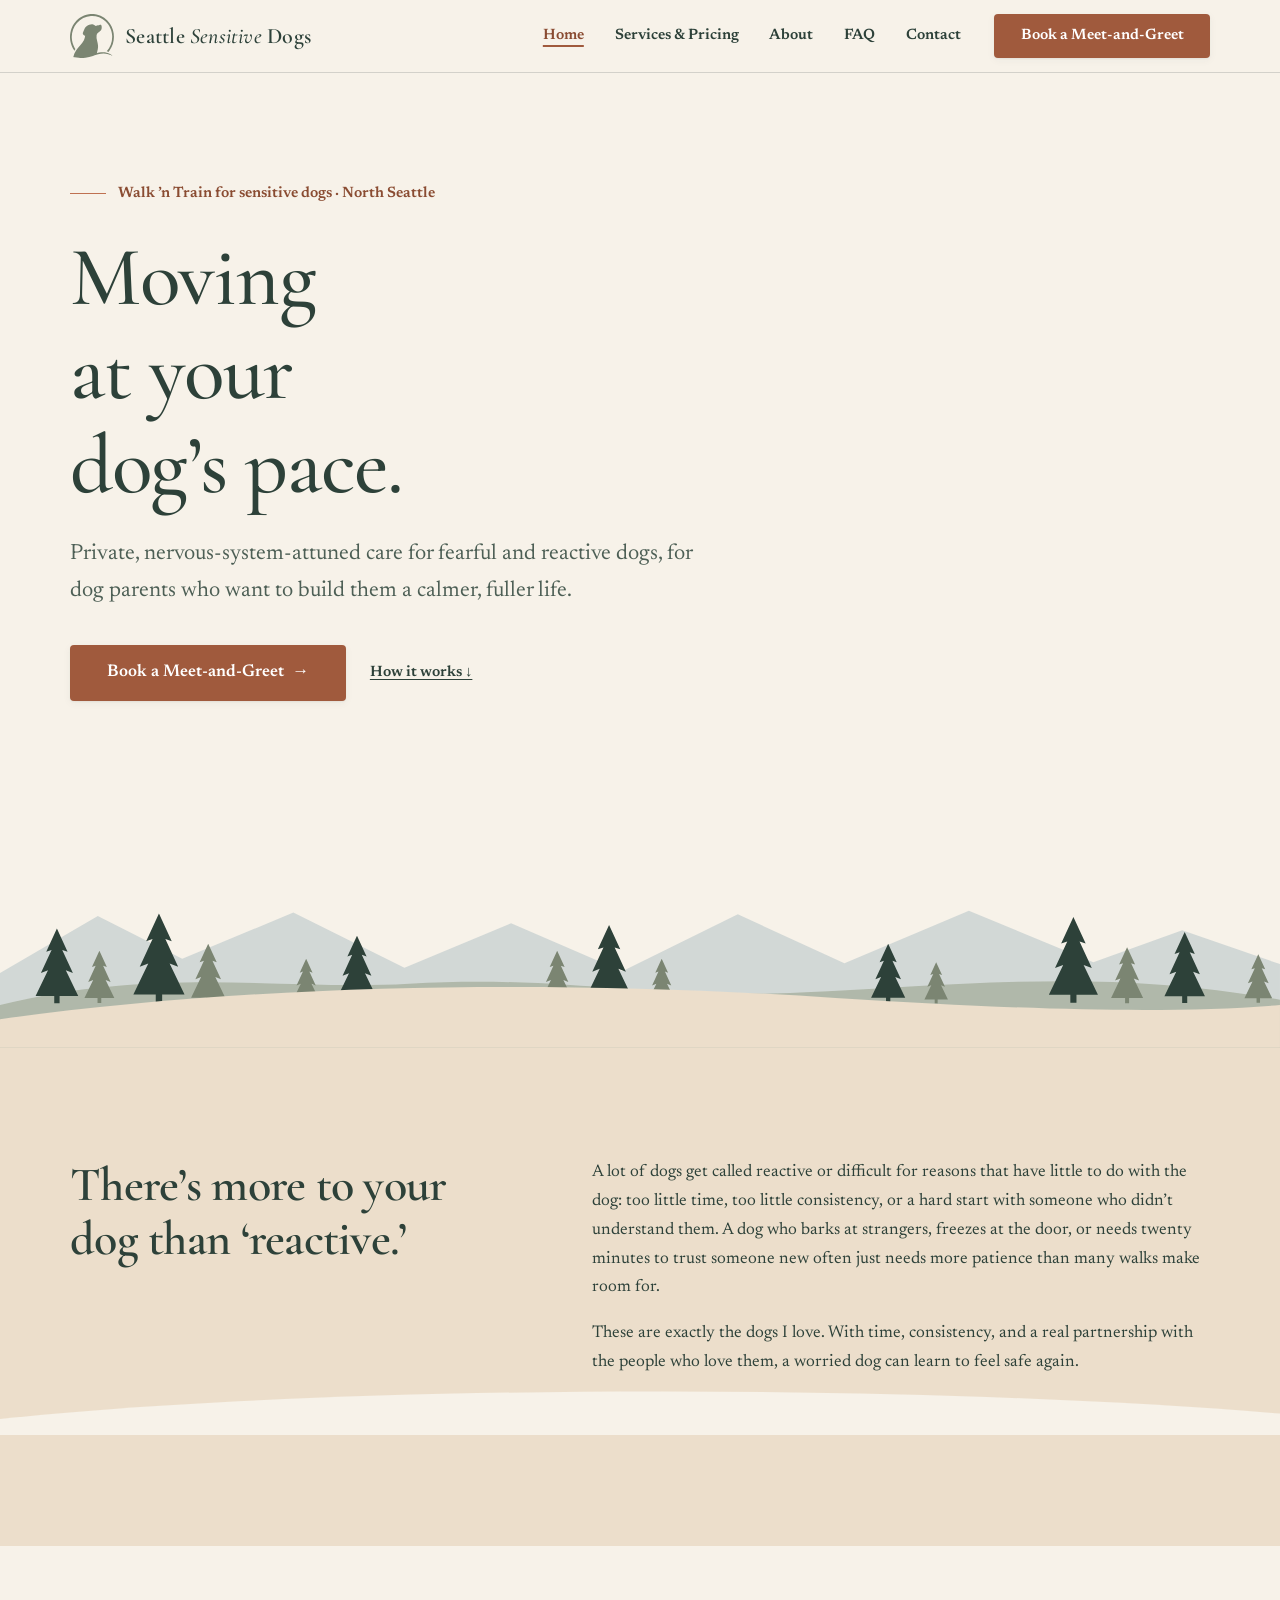
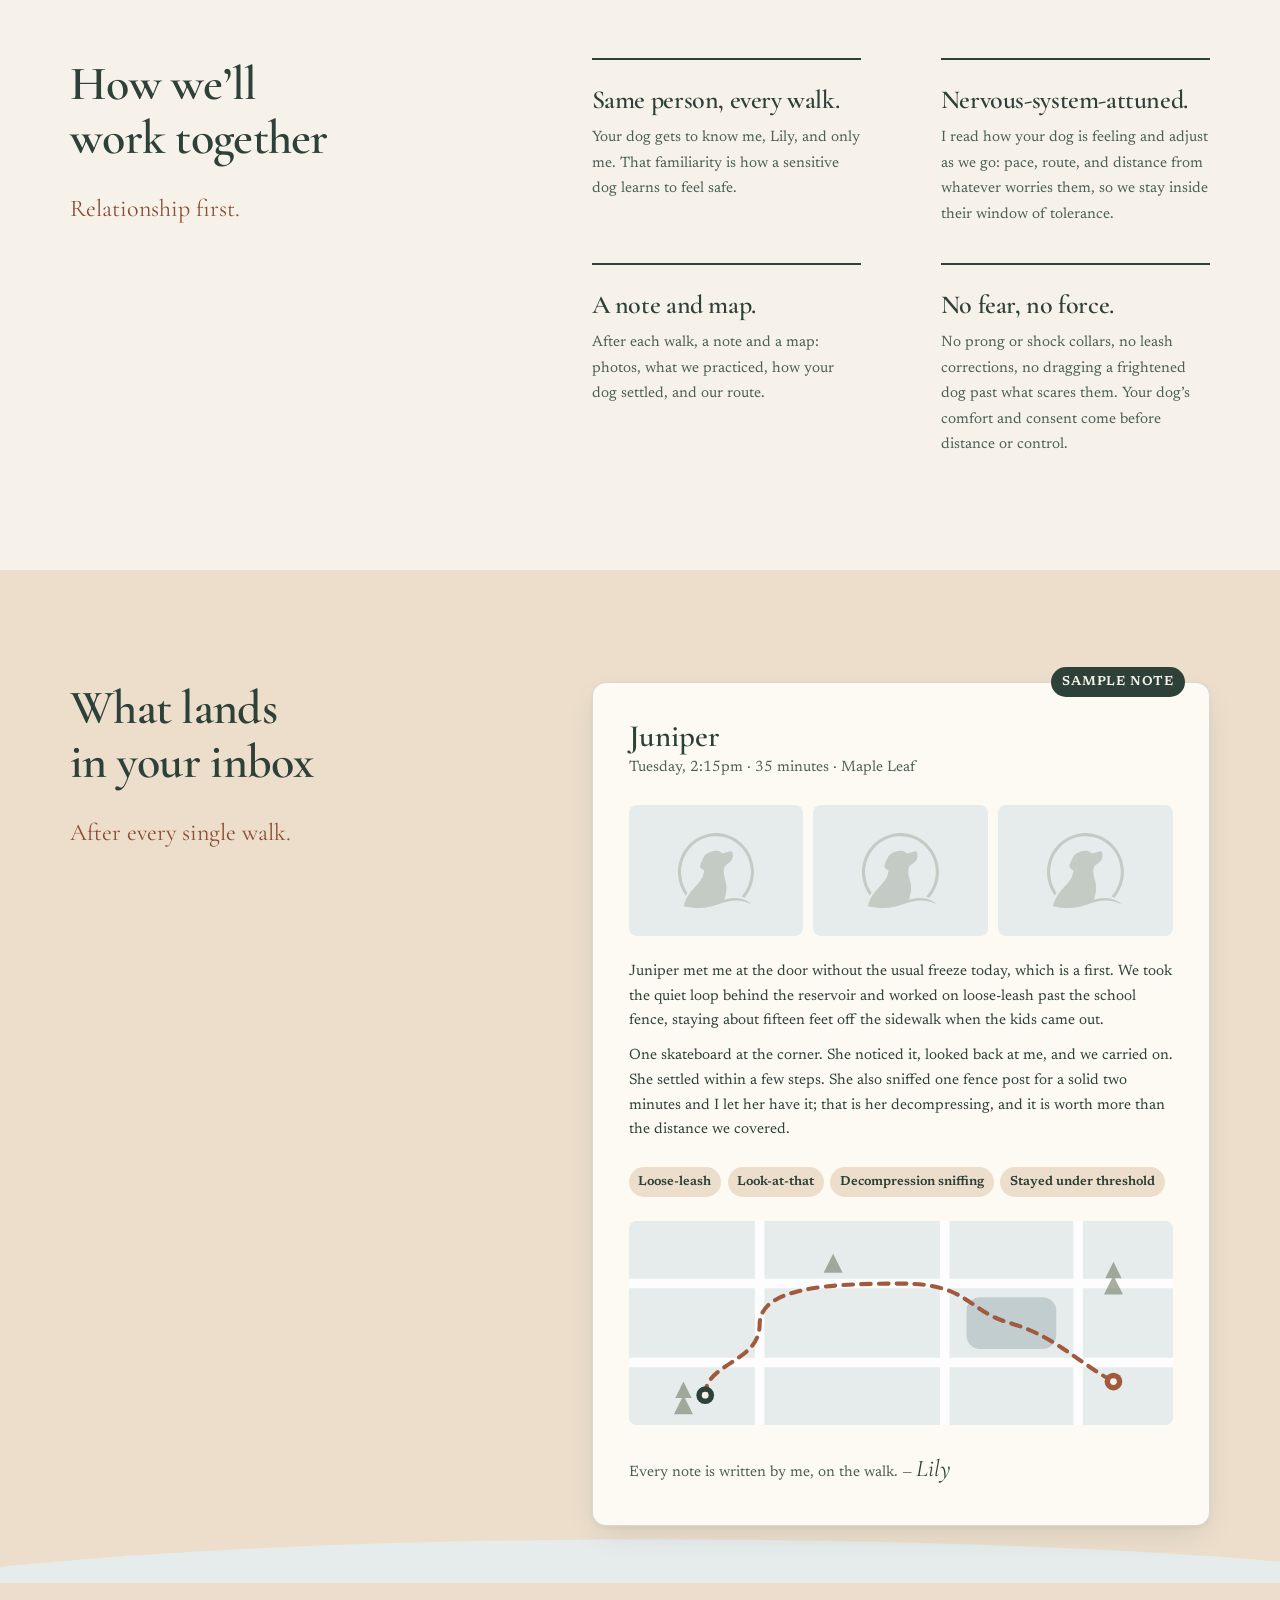
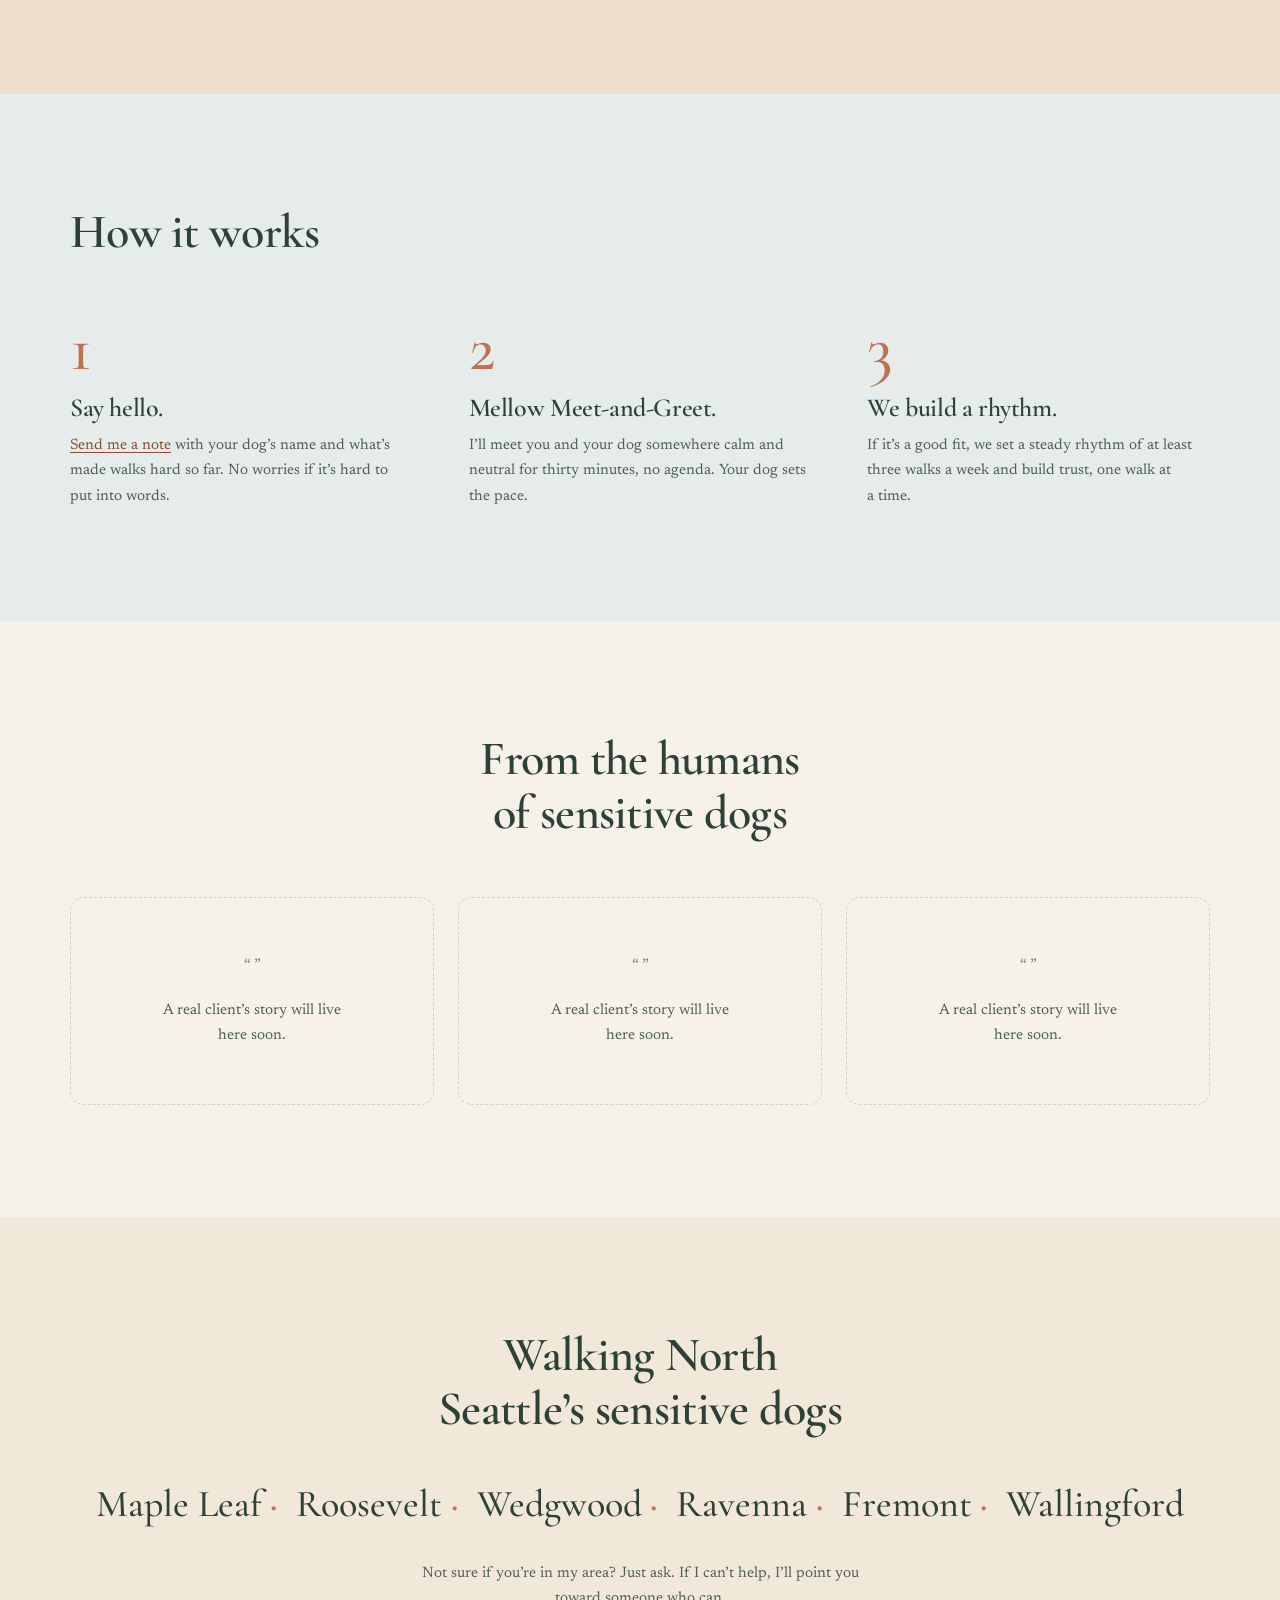
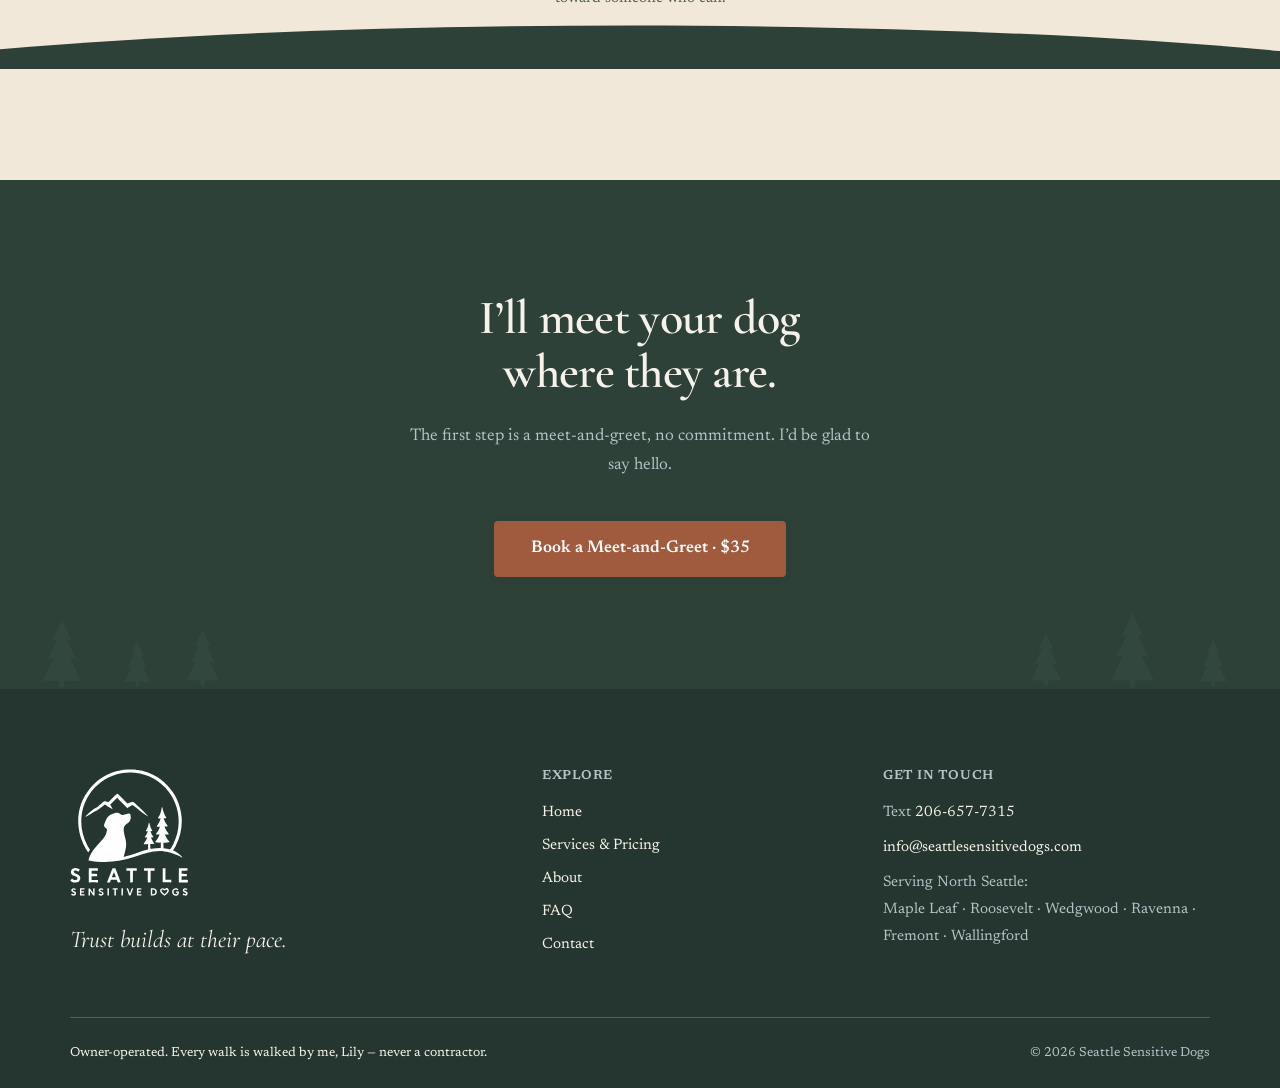
==== commit e0027930: "Match the brand boards: serif body + letterpress buttons Lily's critique, both correct: - The pill b" ====
--- a/index.html
+++ b/index.html
@@ -11,10 +11,10 @@
   <link rel="icon" type="image/svg+xml" href="./images/favicon.svg">
   <link rel="icon" type="image/png" sizes="32x32" href="./images/favicon-32.png">
 
-  <!-- Fonts: Cormorant Garamond (display, Lily's pick) + Atkinson Hyperlegible Next (body) -->
+  <!-- Fonts: Cormorant Garamond (display, Lily's pick) + Newsreader (body serif) -->
   <link rel="preconnect" href="https://fonts.googleapis.com">
   <link rel="preconnect" href="https://fonts.gstatic.com" crossorigin>
-  <link rel="stylesheet" href="https://fonts.googleapis.com/css2?family=Atkinson+Hyperlegible+Next:ital,wght@0,400..700;1,400..700&family=Cormorant+Garamond:ital,wght@0,400..700;1,400..700&display=swap">
+  <link rel="stylesheet" href="https://fonts.googleapis.com/css2?family=Cormorant+Garamond:ital,wght@0,400..700;1,400..700&family=Newsreader:ital,opsz,wght@0,6..72,400..700;1,6..72,400..700&display=swap">
 
   <link rel="stylesheet" href="./css/styles.css">
 
--- a/css/styles.css
+++ b/css/styles.css
@@ -74,10 +74,12 @@
 
   /* Type */
   --font-display: "Cormorant Garamond", "Iowan Old Style", Georgia, serif;
-  /* Body: Atkinson Hyperlegible Next — designed by the Braille Institute for maximum
-     legibility. Replaces the brand kit's auto-assigned Inter (never Lily's choice;
-     see pairing.json userOverrides.body=false). Cormorant Garamond is Lily's own pick. */
-  --font-body: "Atkinson Hyperlegible Next", -apple-system, BlinkMacSystemFont, "Segoe UI", sans-serif;
+  /* Body: Newsreader — a text serif built for reading on screens (variable optical
+     sizing). Chosen to match the BRAND BOARDS, which set body copy in a serif —
+     the kit's pairing.json claims body:Inter, but its own showcase renders serif.
+     Inter was auto-assigned (userOverrides.body=false), never Lily's choice.
+     Display stays Cormorant Garamond, which Lily did choose. */
+  --font-body: "Newsreader", Georgia, "Iowan Old Style", serif;
 
   /* Fluid modular scale (~1.28 ratio at desktop) */
   --text-xs:   0.8125rem;                             /* 13px labels          */
@@ -106,6 +108,7 @@
   --radius-m: 14px;
   --radius-l: 22px;
   --radius-pill: 999px;
+  --radius-btn: 4px;   /* letterpress, not app-pill — buttons/skip-link */
 
   /* Elevation — soft, warm, barely-there */
   --shadow-s: 0 1px 2px rgba(45, 65, 57, 0.06), 0 2px 8px rgba(45, 65, 57, 0.05);
@@ -286,7 +289,7 @@
   gap: 0.5em;
   padding: 0.8em 1.7em;
   border: 1.5px solid transparent;
-  border-radius: var(--radius-pill);
+  border-radius: var(--radius-btn);
   font-family: var(--font-body);
   font-weight: 600;
   font-size: var(--text-sm);
@@ -347,7 +350,7 @@
   padding: 0.75em 1.25em;
   background: var(--forest);
   color: var(--bg);
-  border-radius: var(--radius-pill);
+  border-radius: var(--radius-btn);
   font-weight: 600;
   text-decoration: none;
   transform: translateY(-300%);
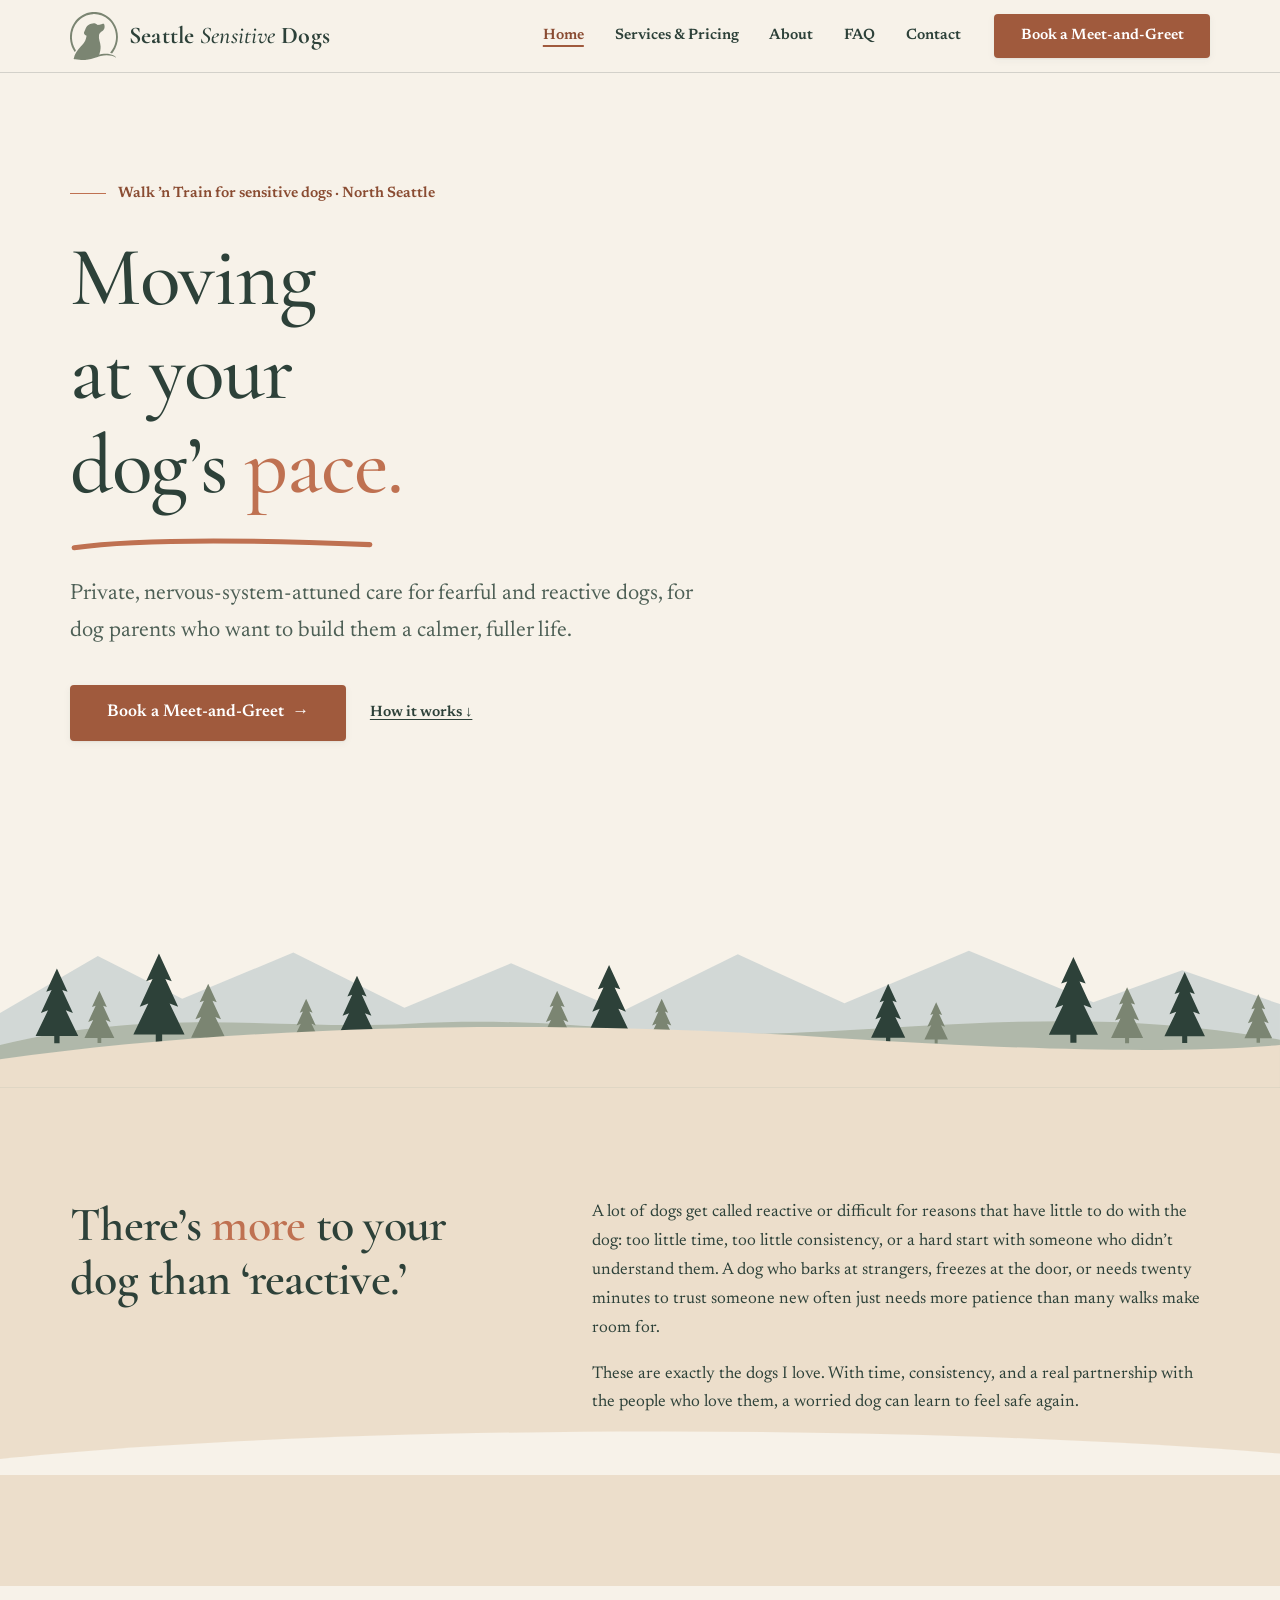
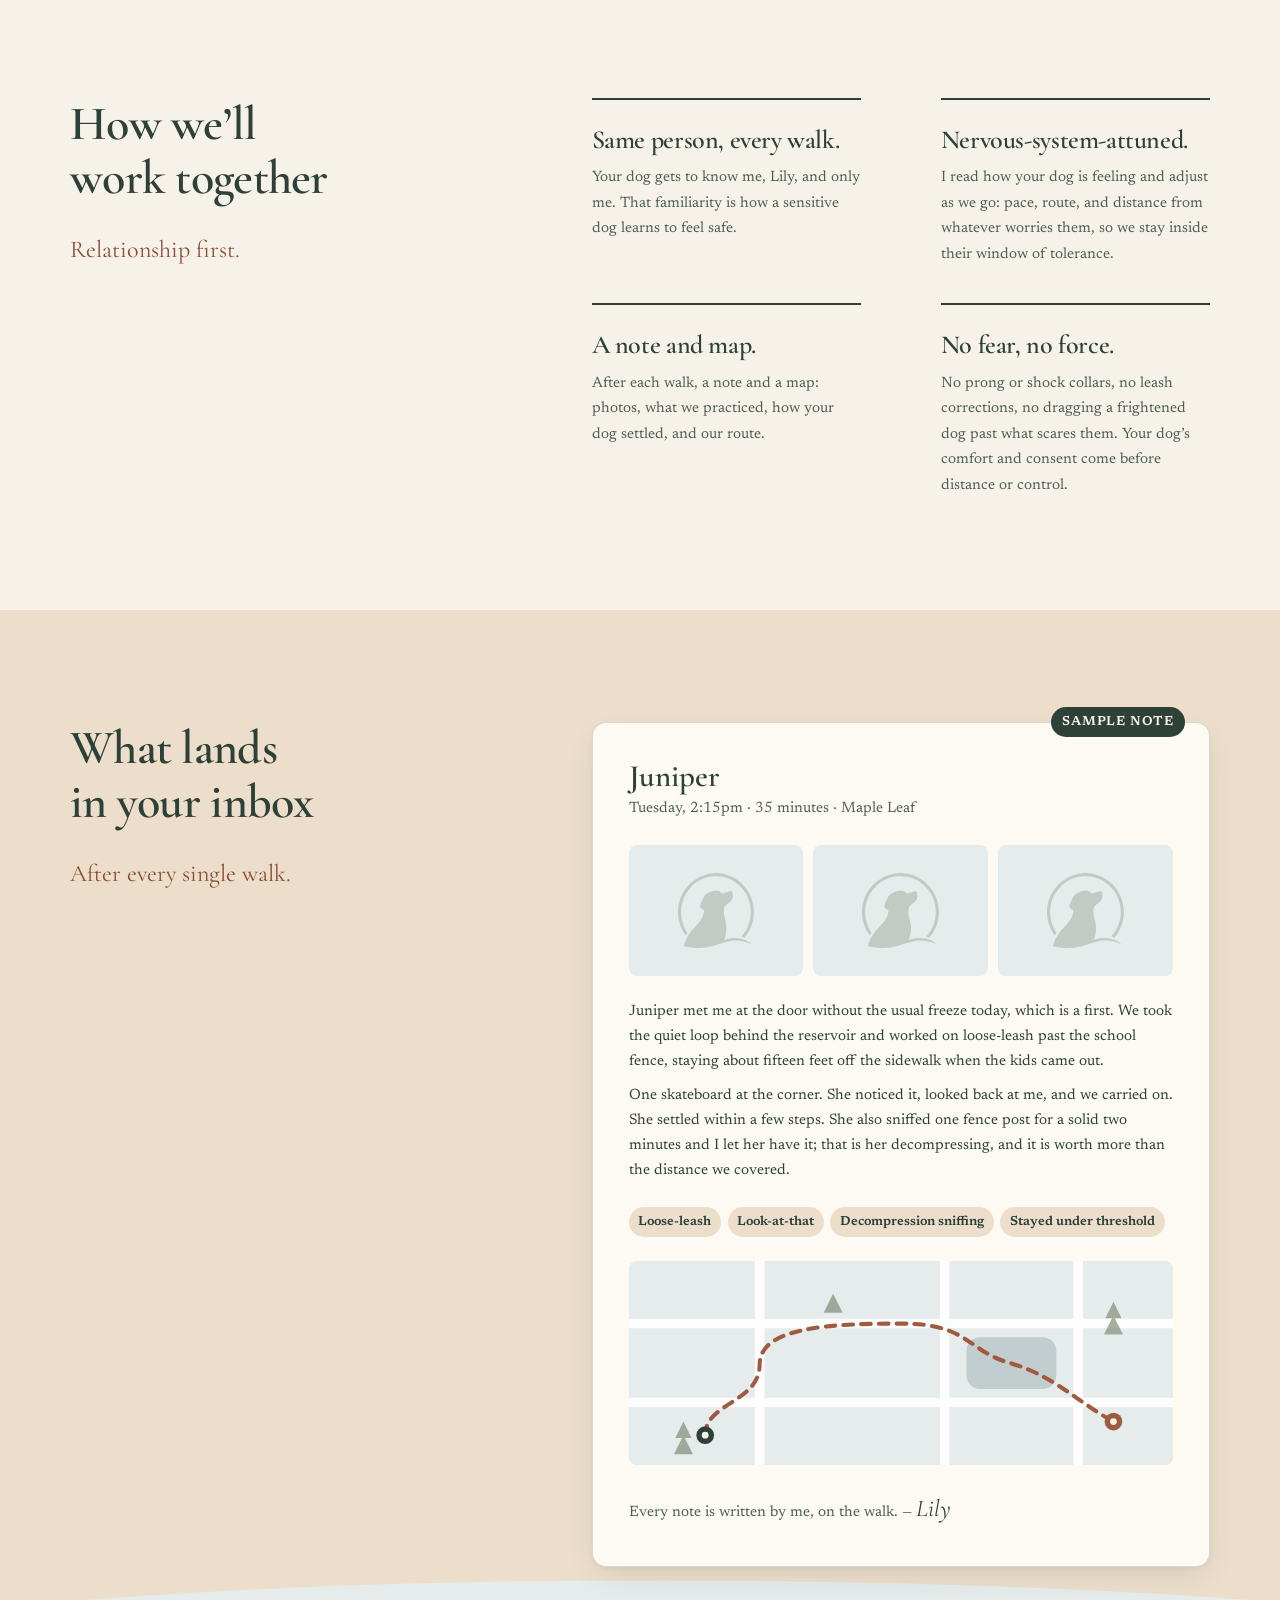
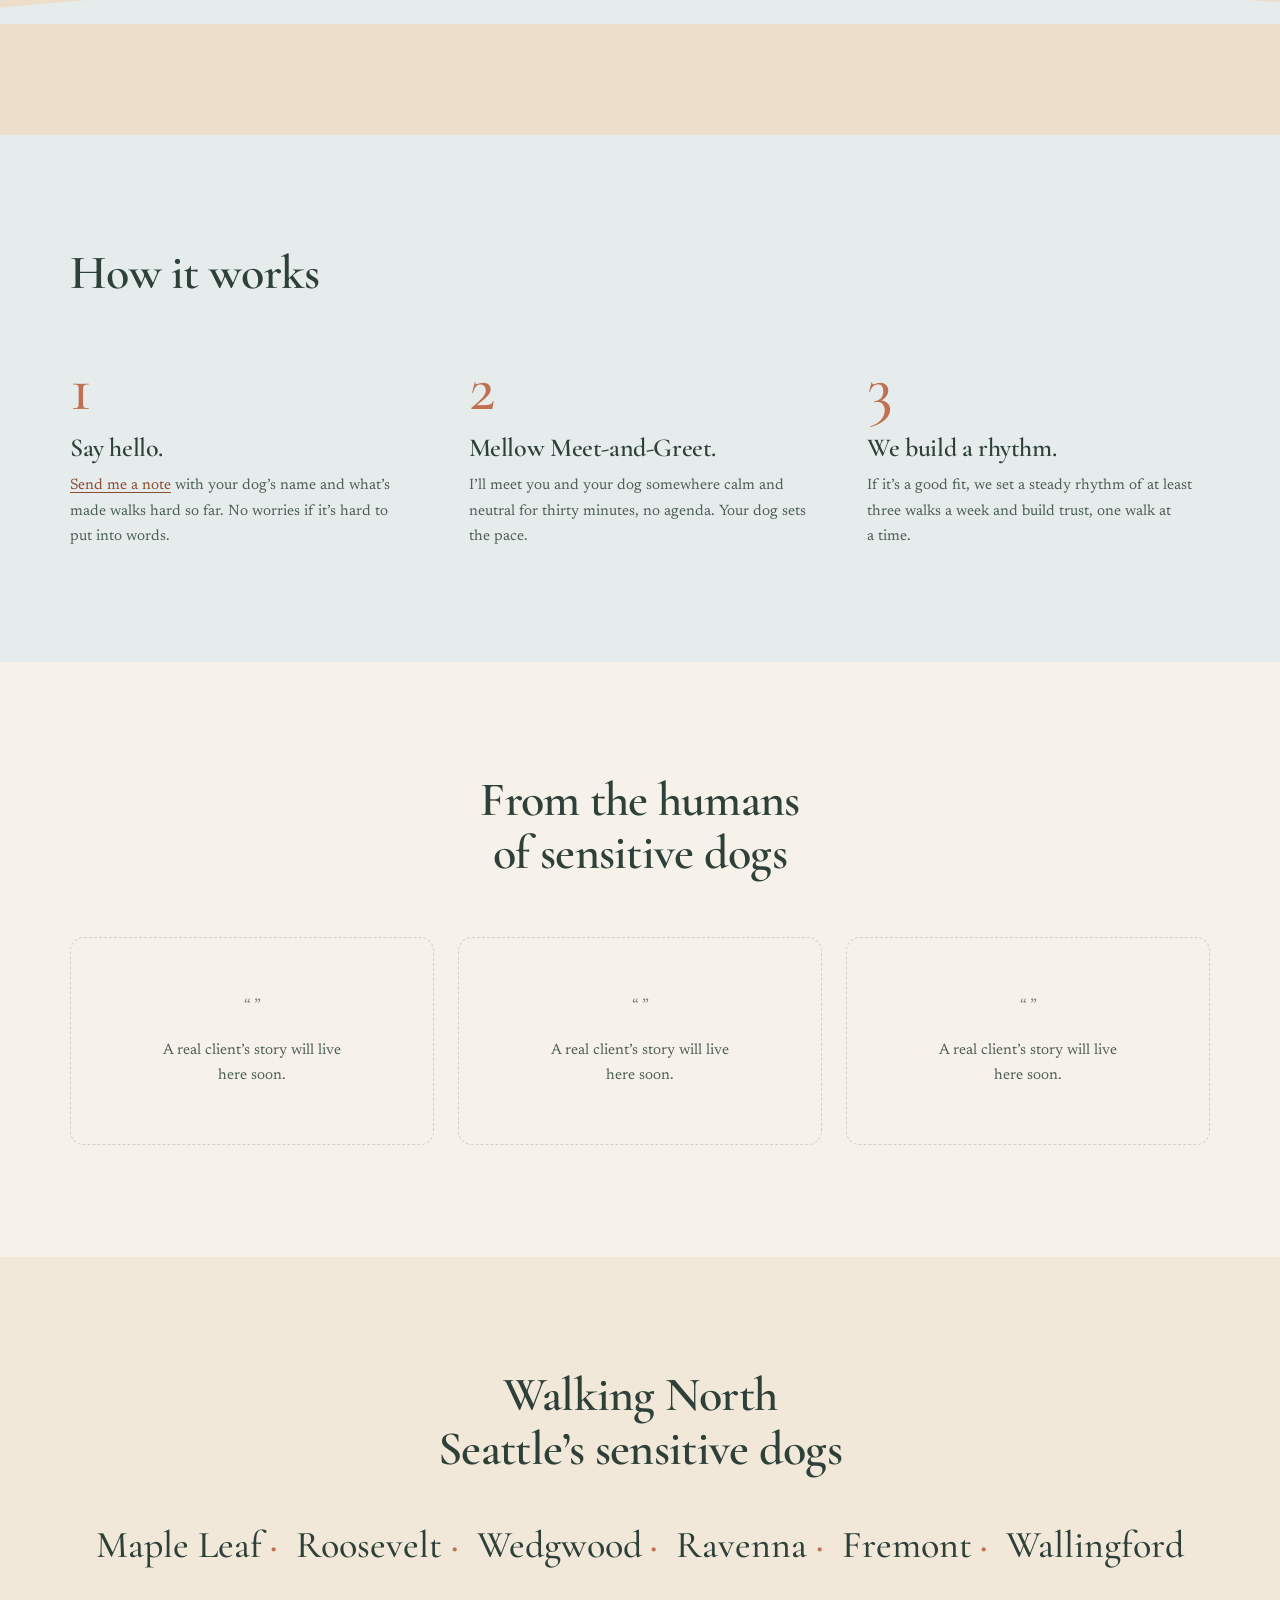
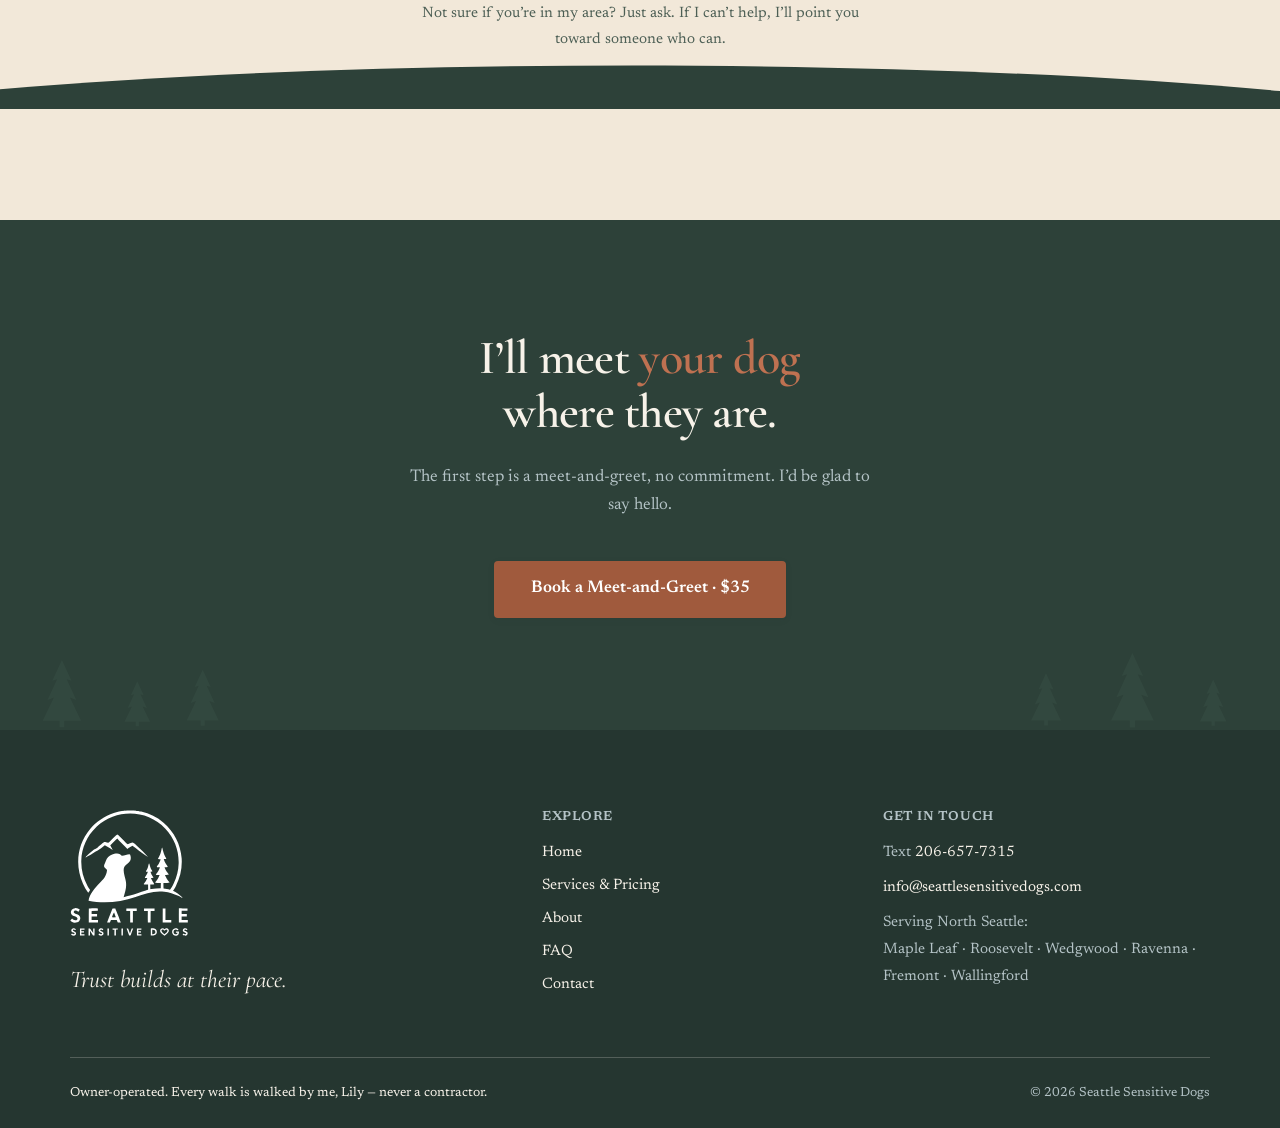
==== commit d27de1b3: "Integrate brand's terracotta accent + swoosh; bolder wordmark; reachable paw trail Per Lily (her cri" ====
--- a/index.html
+++ b/index.html
@@ -131,7 +131,11 @@
     <section class="hero">
       <div class="container">
         <p class="hero__eyebrow">Walk &rsquo;n Train for sensitive dogs&nbsp;· North Seattle</p>
-        <h1>Moving at your dog&rsquo;s pace.</h1>
+        <h1>Moving at your dog&rsquo;s <span class="hl">pace.</span></h1>
+        <!-- Hand-drawn swoosh, from the "Your dog's world is our priority." brand board. -->
+        <svg class="swoosh" viewBox="0 0 300 16" aria-hidden="true" focusable="false">
+          <path d="M4 11.5 C 62 3.5, 150 2.5, 296 8.5"/>
+        </svg>
         <p class="hero__sub lede">Private, nervous-system-attuned care for fearful and reactive dogs, for dog parents who want to build them a calmer, fuller life.</p>
         <div class="hero__actions">
           <a class="btn btn-primary btn--lg js-booking-cta" href="./contact.html">Book a Meet-and-Greet <span class="arrow" aria-hidden="true">&rarr;</span></a>
@@ -183,7 +187,7 @@
     <section class="section section--divided surface-cream">
       <div class="container split">
         <div class="split__rail">
-          <h2>There&rsquo;s more to your dog than &lsquo;reactive.&rsquo;</h2>
+          <h2>There&rsquo;s <span class="hl">more</span> to your dog than &lsquo;reactive.&rsquo;</h2>
         </div>
         <div class="prose reveal">
           <p>A lot of dogs get called reactive or difficult for reasons that have little to do with the dog: too little time, too little consistency, or a hard start with someone who didn&rsquo;t understand them. A dog who barks at strangers, freezes at the door, or needs twenty minutes to trust someone new often just needs more patience than many walks make room for.</p>
@@ -383,7 +387,7 @@
     ============================================================= -->
     <section class="cta-band">
       <div class="container cta-band__inner">
-        <h2>I&rsquo;ll meet your dog where they are.</h2>
+        <h2>I&rsquo;ll meet <span class="hl">your dog</span> where they are.</h2>
         <p>The first step is a meet-and-greet, no commitment. I&rsquo;d be glad to say hello.</p>
         <a class="btn btn-primary btn--lg js-booking-cta" href="./contact.html">Book a Meet-and-Greet &middot; $35</a>
       </div>
--- a/css/styles.css
+++ b/css/styles.css
@@ -196,6 +196,17 @@
 /* Italic accent inside display headings — house style for one warm word */
 h1 em, h2 em, .brand__name em { font-style: italic; font-weight: 500; }
 
+/* Terracotta accent word inside a display heading — the brand's signature move,
+   lifted straight from the brand boards ("...at their pace." / "...help them
+   thrive from there."). Terracotta is display-only per the token rules, so this
+   is only ever used inside h1/h2 (large type). Never on body copy. */
+h1 .hl, h2 .hl { color: var(--terracotta); }
+
+/* Hand-drawn swoosh under a hero line — from the "Your dog's world is our
+   priority." board. Decorative only. */
+.swoosh { display: block; width: min(19rem, 62%); height: auto; margin-top: 0.2em; margin-bottom: var(--space-m); color: var(--terracotta); }
+.swoosh path { fill: none; stroke: currentColor; stroke-width: 5; stroke-linecap: round; }
+
 p { text-wrap: pretty; }
 
 .lede {
@@ -384,12 +395,12 @@
   text-decoration: none;
   color: var(--forest);
 }
-.brand__mark { width: 2.75rem; height: auto; flex: none; }
+.brand__mark { width: 3rem; height: auto; flex: none; }
 .brand__name {
   font-family: var(--font-display);
-  font-size: 1.375rem;
-  font-weight: 600;
-  letter-spacing: 0.01em;
+  font-size: 1.5rem;
+  font-weight: 700;
+  letter-spacing: 0.005em;
   line-height: 1.1;
   white-space: nowrap;
 }
@@ -1160,7 +1171,7 @@
   z-index: 1;
   display: none;
 }
-@media (min-width: 86em) and (prefers-reduced-motion: no-preference) {
+@media (min-width: 80em) and (prefers-reduced-motion: no-preference) {
   .paw-trail { display: block; }
 }
 .paw-trail__paw {
